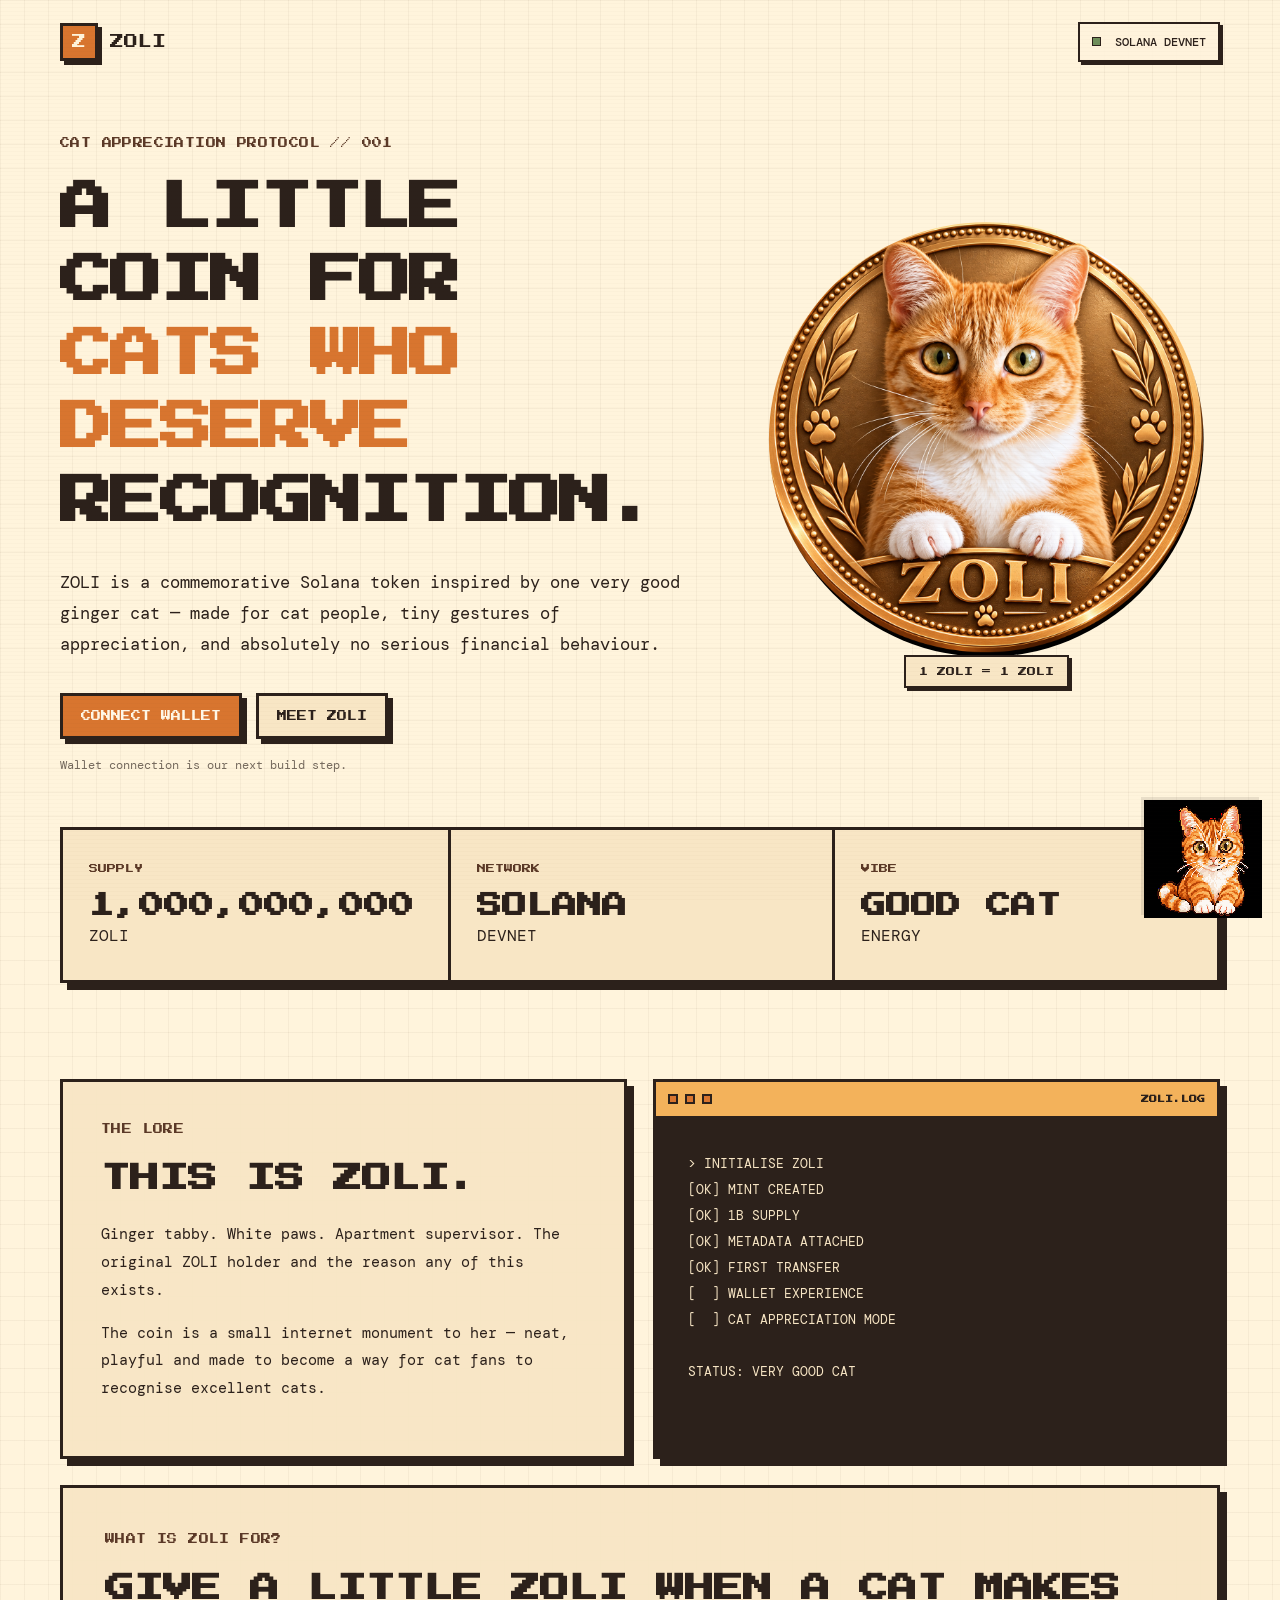
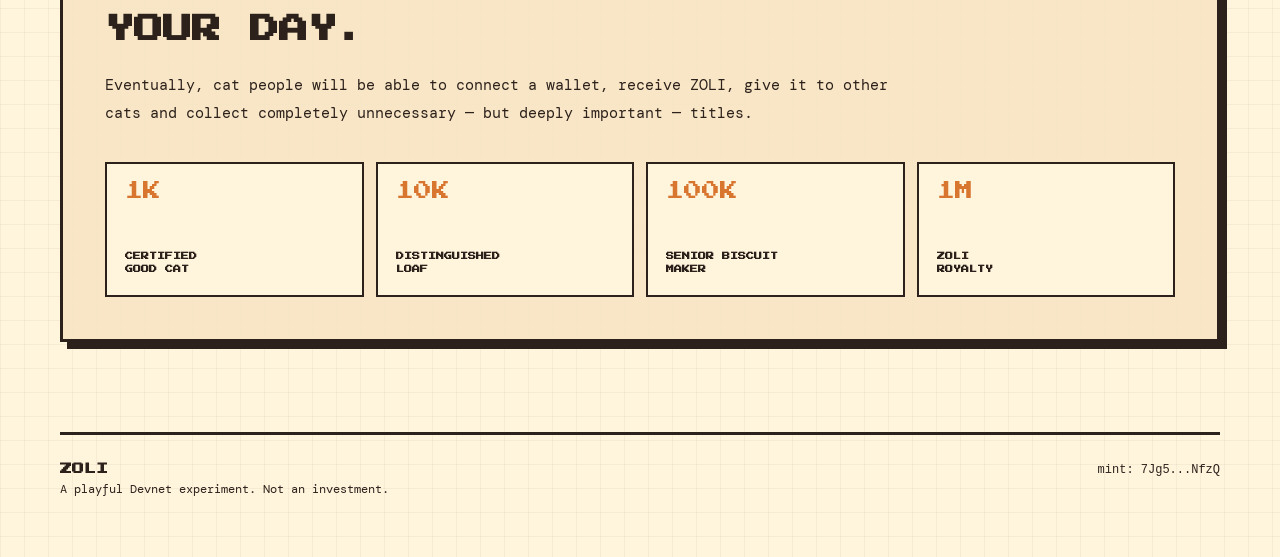
==== index.html @ ca8d5fd3 "Use transparent pixel Zoli PNG" ====
<!doctype html>
<html lang="en">
<head>
  <meta charset="utf-8" />
  <meta name="viewport" content="width=device-width, initial-scale=1" />
  <meta name="theme-color" content="#f3b25b" />
  <meta name="description" content="ZOLI — a little Solana coin for cats who deserve recognition." />
  <title>ZOLI — A coin for good cats</title>
  <link rel="preconnect" href="https://fonts.googleapis.com" />
  <link rel="preconnect" href="https://fonts.gstatic.com" crossorigin />
  <link href="https://fonts.googleapis.com/css2?family=DM+Mono:wght@400;500&family=Press+Start+2P&display=swap" rel="stylesheet" />
  <link rel="stylesheet" href="./styles.css" />
</head>
<body>
  <div class="scanlines" aria-hidden="true"></div>

  <header class="topbar">
    <a class="brand" href="#top" aria-label="ZOLI home">
      <span class="brand-mark">Z</span>
      <span>ZOLI</span>
    </a>
    <div class="network-pill"><span class="status-dot"></span> SOLANA DEVNET</div>
  </header>

  <main id="top">
    <section class="hero">
      <div class="hero-copy">
        <p class="eyebrow">CAT APPRECIATION PROTOCOL // 001</p>
        <h1>A LITTLE COIN FOR<br><span>CATS WHO DESERVE</span><br>RECOGNITION.</h1>
        <p class="intro">
          ZOLI is a commemorative Solana token inspired by one very good ginger cat —
          made for cat people, tiny gestures of appreciation, and absolutely no serious financial behaviour.
        </p>

        <div class="hero-actions">
          <button class="pixel-button primary" type="button" id="wallet-button">CONNECT WALLET</button>
          <a class="pixel-button ghost" href="#story">MEET ZOLI</a>
        </div>

        <p class="build-note" id="wallet-note">Wallet connection is our next build step.</p>
      </div>

      <div class="coin-stage" aria-label="ZOLI commemorative coin artwork">
        <div class="pixel-shadow"></div>
        <img src="./zoli-token.png" alt="ZOLI commemorative coin featuring Zoli the ginger cat" />
        <div class="coin-caption">1 ZOLI = 1 ZOLI</div>
      </div>
    </section>

    <section class="stats" aria-label="ZOLI token facts">
      <article>
        <span class="stat-label">SUPPLY</span>
        <strong>1,000,000,000</strong>
        <span>ZOLI</span>
      </article>
      <article>
        <span class="stat-label">NETWORK</span>
        <strong>SOLANA</strong>
        <span>DEVNET</span>
      </article>
      <article>
        <span class="stat-label">VIBE</span>
        <strong>GOOD CAT</strong>
        <span>ENERGY</span>
      </article>
    </section>

    <section class="section-grid" id="story">
      <article class="panel story-panel">
        <p class="eyebrow">THE LORE</p>
        <h2>THIS IS ZOLI.</h2>
        <p>
          Ginger tabby. White paws. Apartment supervisor. The original ZOLI holder and
          the reason any of this exists.
        </p>
        <p>
          The coin is a small internet monument to her — neat, playful and made to become
          a way for cat fans to recognise excellent cats.
        </p>
      </article>

      <article class="panel terminal-panel">
        <div class="terminal-bar">
          <span></span><span></span><span></span>
          <b>ZOLI.LOG</b>
        </div>
        <pre>&gt; INITIALISE ZOLI
[OK] MINT CREATED
[OK] 1B SUPPLY
[OK] METADATA ATTACHED
[OK] FIRST TRANSFER
[  ] WALLET EXPERIENCE
[  ] CAT APPRECIATION MODE

STATUS: VERY GOOD CAT</pre>
      </article>
    </section>

    <section class="panel use-case">
      <p class="eyebrow">WHAT IS ZOLI FOR?</p>
      <h2>GIVE A LITTLE ZOLI WHEN A CAT MAKES YOUR DAY.</h2>
      <p class="use-copy">
        Eventually, cat people will be able to connect a wallet, receive ZOLI, give it to
        other cats and collect completely unnecessary — but deeply important — titles.
      </p>

      <div class="rank-grid">
        <div><span>1K</span><b>CERTIFIED<br>GOOD CAT</b></div>
        <div><span>10K</span><b>DISTINGUISHED<br>LOAF</b></div>
        <div><span>100K</span><b>SENIOR BISCUIT<br>MAKER</b></div>
        <div><span>1M</span><b>ZOLI<br>ROYALTY</b></div>
      </div>
    </section>

    <footer>
      <div>
        <strong>ZOLI</strong>
        <span>A playful Devnet experiment. Not an investment.</span>
      </div>
      <code>mint: 7Jg5...NfzQ</code>
    </footer>
  </main>

  <button class="corner-zoli" id="corner-zoli" type="button" aria-label="A tiny Zoli is hiding here">
    <span class="speech" id="zoli-speech">...meow?</span>
    <span class="zoli-sprite-wrap" aria-hidden="true">
      <img class="pixel-zoli" src="./zoli-pixel.png" alt="" />
    </span>
  </button>

  <script src="./script.js"></script>
</body>
</html>
---- styles.css ----
:root {
  --ink: #2c211b;
  --brown: #5b3927;
  --orange: #d8752f;
  --gold: #f3b25b;
  --cream: #fff4dc;
  --paper: #f8e6c5;
  --green: #6f8f5b;
  --shadow: #2c211b;
}

* { box-sizing: border-box; }

html { scroll-behavior: smooth; }

body {
  margin: 0;
  min-height: 100vh;
  color: var(--ink);
  background:
    linear-gradient(rgba(91,57,39,.05) 1px, transparent 1px),
    linear-gradient(90deg, rgba(91,57,39,.05) 1px, transparent 1px),
    var(--cream);
  background-size: 24px 24px;
  font-family: "DM Mono", ui-monospace, SFMono-Regular, Menlo, Consolas, monospace;
  overflow-x: hidden;
}

a { color: inherit; text-decoration: none; }

.scanlines {
  pointer-events: none;
  position: fixed;
  inset: 0;
  z-index: 100;
  opacity: .035;
  background: repeating-linear-gradient(
    to bottom,
    transparent 0,
    transparent 3px,
    #2c211b 4px
  );
}

.topbar {
  width: min(1160px, calc(100% - 32px));
  margin: 22px auto 0;
  display: flex;
  align-items: center;
  justify-content: space-between;
}

.brand {
  display: flex;
  align-items: center;
  gap: 12px;
  font-family: "Press Start 2P", monospace;
  font-size: 14px;
}

.brand-mark {
  display: grid;
  place-items: center;
  width: 38px;
  height: 38px;
  background: var(--orange);
  color: var(--cream);
  border: 3px solid var(--ink);
  box-shadow: 4px 4px 0 var(--ink);
}

.network-pill {
  padding: 10px 12px;
  border: 2px solid var(--ink);
  background: rgba(255,244,220,.86);
  font-size: 12px;
  font-weight: 500;
  box-shadow: 3px 3px 0 var(--ink);
}

.status-dot {
  display: inline-block;
  width: 9px;
  height: 9px;
  margin-right: 7px;
  background: var(--green);
  border: 1px solid var(--ink);
}

main {
  width: min(1160px, calc(100% - 32px));
  margin: 0 auto;
}

.hero {
  min-height: 690px;
  display: grid;
  grid-template-columns: 1.15fr .85fr;
  gap: 60px;
  align-items: center;
  padding: 72px 0 54px;
}

.eyebrow {
  margin: 0 0 20px;
  color: var(--brown);
  font-family: "Press Start 2P", monospace;
  font-size: 10px;
  line-height: 1.8;
  letter-spacing: .04em;
}

h1, h2 {
  font-family: "Press Start 2P", monospace;
  line-height: 1.4;
}

h1 {
  margin: 0;
  max-width: 760px;
  font-size: clamp(29px, 4.1vw, 58px);
  letter-spacing: -.04em;
}

h1 span { color: var(--orange); }

h2 {
  margin: 0 0 22px;
  font-size: clamp(19px, 2.3vw, 31px);
}

.intro {
  max-width: 680px;
  margin: 28px 0 0;
  font-size: 17px;
  line-height: 1.8;
}

.hero-actions {
  display: flex;
  flex-wrap: wrap;
  gap: 14px;
  margin-top: 34px;
}

.pixel-button {
  appearance: none;
  border: 3px solid var(--ink);
  padding: 15px 18px;
  font-family: "Press Start 2P", monospace;
  font-size: 10px;
  cursor: pointer;
  box-shadow: 5px 5px 0 var(--ink);
  transition: transform .08s ease, box-shadow .08s ease;
}

.pixel-button:hover {
  transform: translate(2px, 2px);
  box-shadow: 3px 3px 0 var(--ink);
}

.pixel-button:active {
  transform: translate(5px, 5px);
  box-shadow: none;
}

.primary { background: var(--orange); color: #fff8e8; }
.ghost { background: var(--paper); }

.build-note {
  margin: 18px 0 0;
  font-size: 12px;
  opacity: .65;
}

.coin-stage {
  position: relative;
  justify-self: center;
  width: min(440px, 100%);
  text-align: center;
}

.coin-stage img {
  position: relative;
  z-index: 2;
  display: block;
  width: 100%;
  aspect-ratio: 1;
  object-fit: cover;
  clip-path: circle(49.4% at 50% 50%);
  filter: drop-shadow(7px 9px 0 rgba(44,33,27,.14));
}

.pixel-shadow {
  display: none;
}

.coin-caption {
  position: relative;
  z-index: 3;
  display: inline-block;
  margin-top: -18px;
  padding: 10px 13px;
  background: var(--paper);
  border: 2px solid var(--ink);
  font-family: "Press Start 2P", monospace;
  font-size: 9px;
  box-shadow: 3px 3px 0 var(--ink);
}

.stats {
  display: grid;
  grid-template-columns: repeat(3, 1fr);
  border: 3px solid var(--ink);
  box-shadow: 7px 7px 0 var(--ink);
  background: var(--paper);
}

.stats article {
  min-height: 150px;
  padding: 26px;
  display: flex;
  flex-direction: column;
  justify-content: center;
}

.stats article + article { border-left: 3px solid var(--ink); }

.stat-label {
  margin-bottom: 14px;
  font-family: "Press Start 2P", monospace;
  font-size: 9px;
  color: var(--brown);
}

.stats strong {
  font-family: "Press Start 2P", monospace;
  font-size: clamp(15px, 2vw, 25px);
  line-height: 1.5;
}

.section-grid {
  display: grid;
  grid-template-columns: 1fr 1fr;
  gap: 26px;
  margin: 96px 0 26px;
}

.panel {
  border: 3px solid var(--ink);
  background: rgba(248,230,197,.94);
  box-shadow: 7px 7px 0 var(--ink);
}

.story-panel { padding: 38px; }

.story-panel p:not(.eyebrow),
.use-copy {
  font-size: 15px;
  line-height: 1.85;
}

.terminal-panel {
  overflow: hidden;
  background: var(--ink);
  color: #f8e6c5;
}

.terminal-bar {
  display: flex;
  align-items: center;
  gap: 7px;
  padding: 12px;
  color: var(--ink);
  background: var(--gold);
  border-bottom: 3px solid var(--ink);
}

.terminal-bar span {
  width: 10px;
  height: 10px;
  border: 2px solid var(--ink);
  background: var(--orange);
}

.terminal-bar b {
  margin-left: auto;
  font-family: "Press Start 2P", monospace;
  font-size: 8px;
}

.terminal-panel pre {
  margin: 0;
  padding: 32px;
  font: 13px/2 "DM Mono", monospace;
  white-space: pre-wrap;
}

.use-case {
  margin: 26px 0 90px;
  padding: 42px;
}

.use-copy { max-width: 800px; }

.rank-grid {
  display: grid;
  grid-template-columns: repeat(4, 1fr);
  gap: 12px;
  margin-top: 34px;
}

.rank-grid div {
  min-height: 135px;
  padding: 18px;
  display: flex;
  flex-direction: column;
  justify-content: space-between;
  border: 2px solid var(--ink);
  background: var(--cream);
}

.rank-grid span {
  color: var(--orange);
  font-family: "Press Start 2P", monospace;
  font-size: 18px;
}

.rank-grid b {
  font-family: "Press Start 2P", monospace;
  font-size: 8px;
  line-height: 1.7;
}

footer {
  display: flex;
  justify-content: space-between;
  gap: 24px;
  padding: 28px 0 60px;
  border-top: 3px solid var(--ink);
  font-size: 12px;
}

footer div {
  display: flex;
  flex-direction: column;
  gap: 6px;
}

footer strong { font-family: "Press Start 2P", monospace; }

.corner-zoli {
  position: fixed;
  right: 18px;
  bottom: 0;
  z-index: 50;
  border: 0;
  background: transparent;
  color: var(--ink);
  cursor: pointer;
  padding: 0;
  transform: translateY(18px);
  transition: transform .18s ease;
}

.corner-zoli:hover,
.corner-zoli:focus-visible {
  transform: translateY(4px);
  outline: none;
}

.zoli-sprite-wrap {
  position: relative;
  display: block;
  width: 118px;
  height: 118px;
}

.pixel-zoli {
  display: block;
  width: 118px;
  height: 118px;
  object-fit: contain;
  image-rendering: pixelated;
  filter: drop-shadow(-3px -3px 0 rgba(44,33,27,.10));
  user-select: none;
  pointer-events: none;
}

.zoli-eyelid {
  position: absolute;
  top: 42px;
  width: 23px;
  height: 0;
  overflow: hidden;
  background: #d8752f;
  border-bottom: 0 solid #5b3927;
  image-rendering: pixelated;
  animation: zoli-slow-blink 8.5s infinite;
  transform-origin: top;
}

.zoli-eyelid-left { left: 38px; }
.zoli-eyelid-right { left: 66px; }

@keyframes zoli-slow-blink {
  0%, 78% {
    height: 0;
    border-bottom-width: 0;
  }
  83% {
    height: 5px;
    border-bottom-width: 1px;
  }
  88%, 91% {
    height: 14px;
    border-bottom-width: 2px;
  }
  96% {
    height: 5px;
    border-bottom-width: 1px;
  }
  100% {
    height: 0;
    border-bottom-width: 0;
  }
}

.speech {
  position: absolute;
  right: 94px;
  bottom: 76px;
  width: max-content;
  max-width: 240px;
  padding: 9px 11px;
  border: 2px solid var(--ink);
  background: var(--cream);
  box-shadow: 3px 3px 0 var(--ink);
  font-family: "Press Start 2P", monospace;
  font-size: 7px;
  line-height: 1.5;
  opacity: 0;
  transform: translateY(5px);
  transition: opacity .15s ease, transform .15s ease;
}

.corner-zoli:hover .speech,
.corner-zoli:focus-visible .speech,
.corner-zoli.talking .speech {
  opacity: 1;
  transform: translateY(0);
}

@media (max-width: 850px) {
  .hero {
    grid-template-columns: 1fr;
    gap: 52px;
    padding-top: 58px;
  }

  .coin-stage { width: min(390px, 88vw); }
  .stats { grid-template-columns: 1fr; }
  .stats article + article { border-left: 0; border-top: 3px solid var(--ink); }
  .section-grid { grid-template-columns: 1fr; margin-top: 72px; }
  .rank-grid { grid-template-columns: repeat(2, 1fr); }
}

@media (max-width: 540px) {
  .topbar { margin-top: 14px; }
  .network-pill { font-size: 9px; padding: 9px; }
  .brand { font-size: 11px; }
  .hero { min-height: auto; }
  .intro { font-size: 15px; }
  .pixel-button { width: 100%; text-align: center; }
  .rank-grid { grid-template-columns: 1fr; }
  .use-case, .story-panel { padding: 28px 22px; }
  footer { flex-direction: column; padding-bottom: 90px; }
}
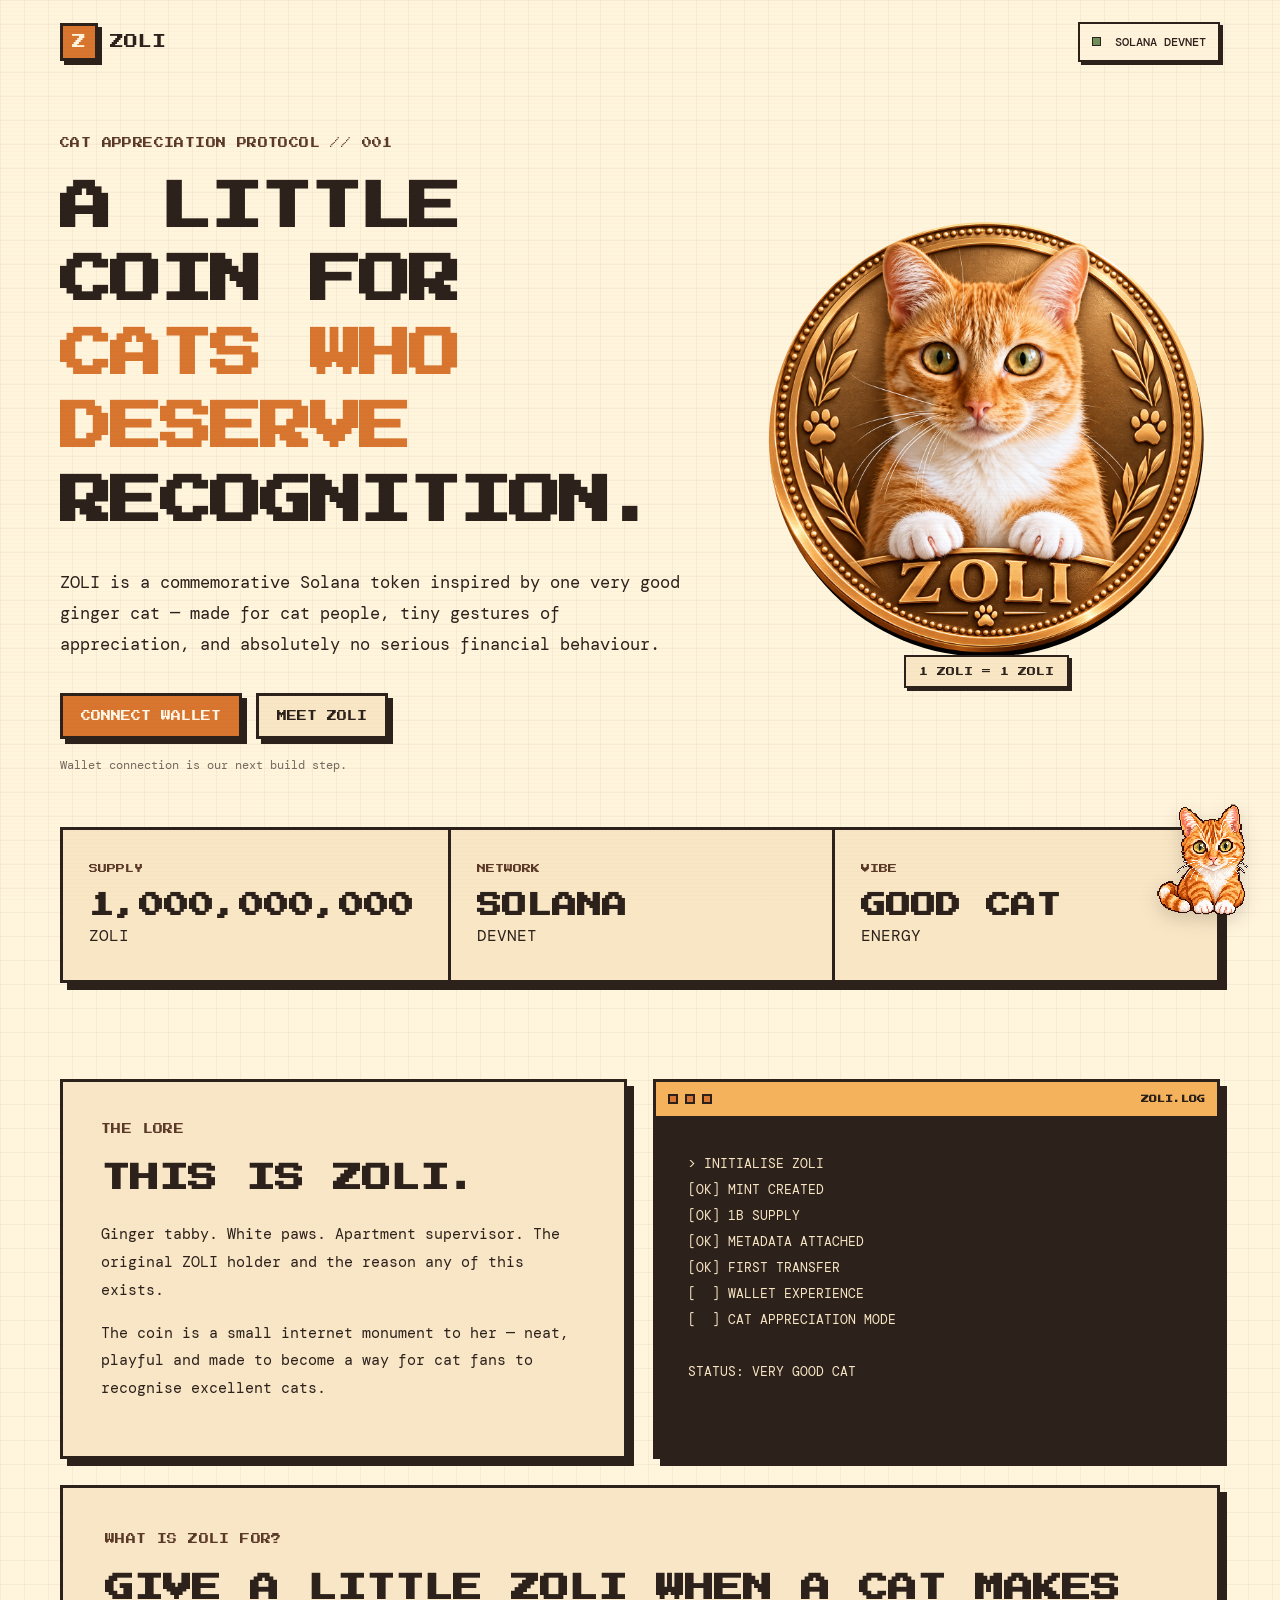
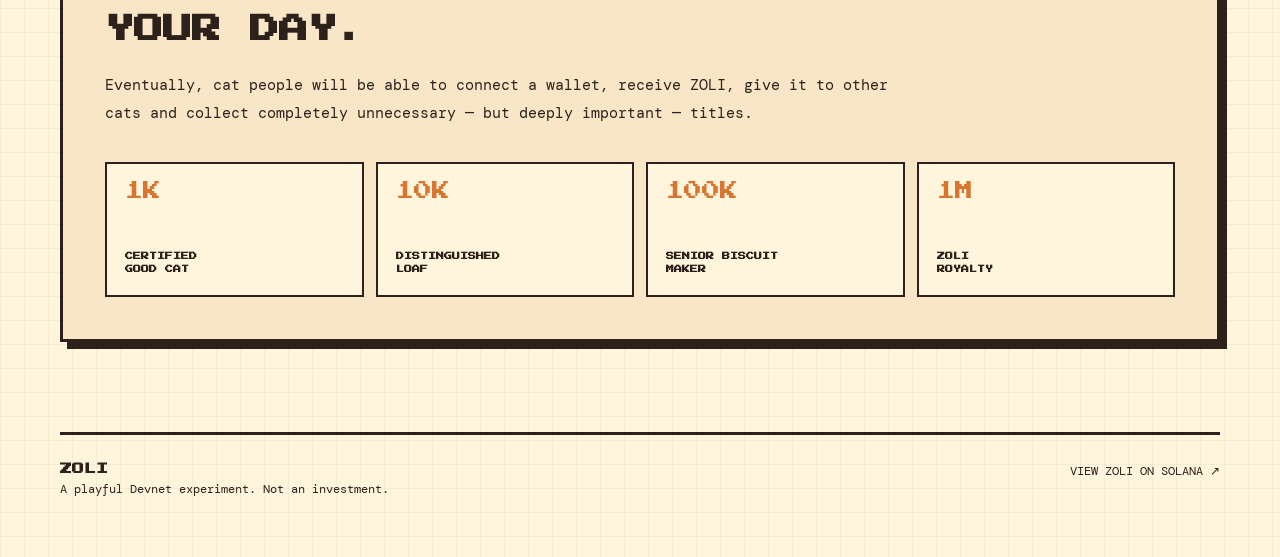
==== commit f5c26879: "Replace raw mint footer with Solana Explorer link" ====
--- a/index.html
+++ b/index.html
@@ -117,7 +117,12 @@
         <strong>ZOLI</strong>
         <span>A playful Devnet experiment. Not an investment.</span>
       </div>
-      <code>mint: 7Jg5...NfzQ</code>
+      <a
+        class="footer-explorer-link"
+        href="https://explorer.solana.com/address/7Jg5G78983maURLsyD7sDr226Rdmwv24wBKH2nGZNfzQ?cluster=devnet"
+        target="_blank"
+        rel="noopener noreferrer"
+      >VIEW ZOLI ON SOLANA ↗</a>
     </footer>
   </main>
 
--- a/styles.css
+++ b/styles.css
@@ -374,6 +374,7 @@
   display: block;
   width: 118px;
   height: 118px;
+  background: transparent;
 }
 
 .pixel-zoli {
@@ -382,48 +383,10 @@
   height: 118px;
   object-fit: contain;
   image-rendering: pixelated;
-  filter: drop-shadow(-3px -3px 0 rgba(44,33,27,.10));
+  background: transparent;
+  filter: drop-shadow(0 6px 9px rgba(44,33,27,.18));
   user-select: none;
   pointer-events: none;
-}
-
-.zoli-eyelid {
-  position: absolute;
-  top: 42px;
-  width: 23px;
-  height: 0;
-  overflow: hidden;
-  background: #d8752f;
-  border-bottom: 0 solid #5b3927;
-  image-rendering: pixelated;
-  animation: zoli-slow-blink 8.5s infinite;
-  transform-origin: top;
-}
-
-.zoli-eyelid-left { left: 38px; }
-.zoli-eyelid-right { left: 66px; }
-
-@keyframes zoli-slow-blink {
-  0%, 78% {
-    height: 0;
-    border-bottom-width: 0;
-  }
-  83% {
-    height: 5px;
-    border-bottom-width: 1px;
-  }
-  88%, 91% {
-    height: 14px;
-    border-bottom-width: 2px;
-  }
-  96% {
-    height: 5px;
-    border-bottom-width: 1px;
-  }
-  100% {
-    height: 0;
-    border-bottom-width: 0;
-  }
 }
 
 .speech {
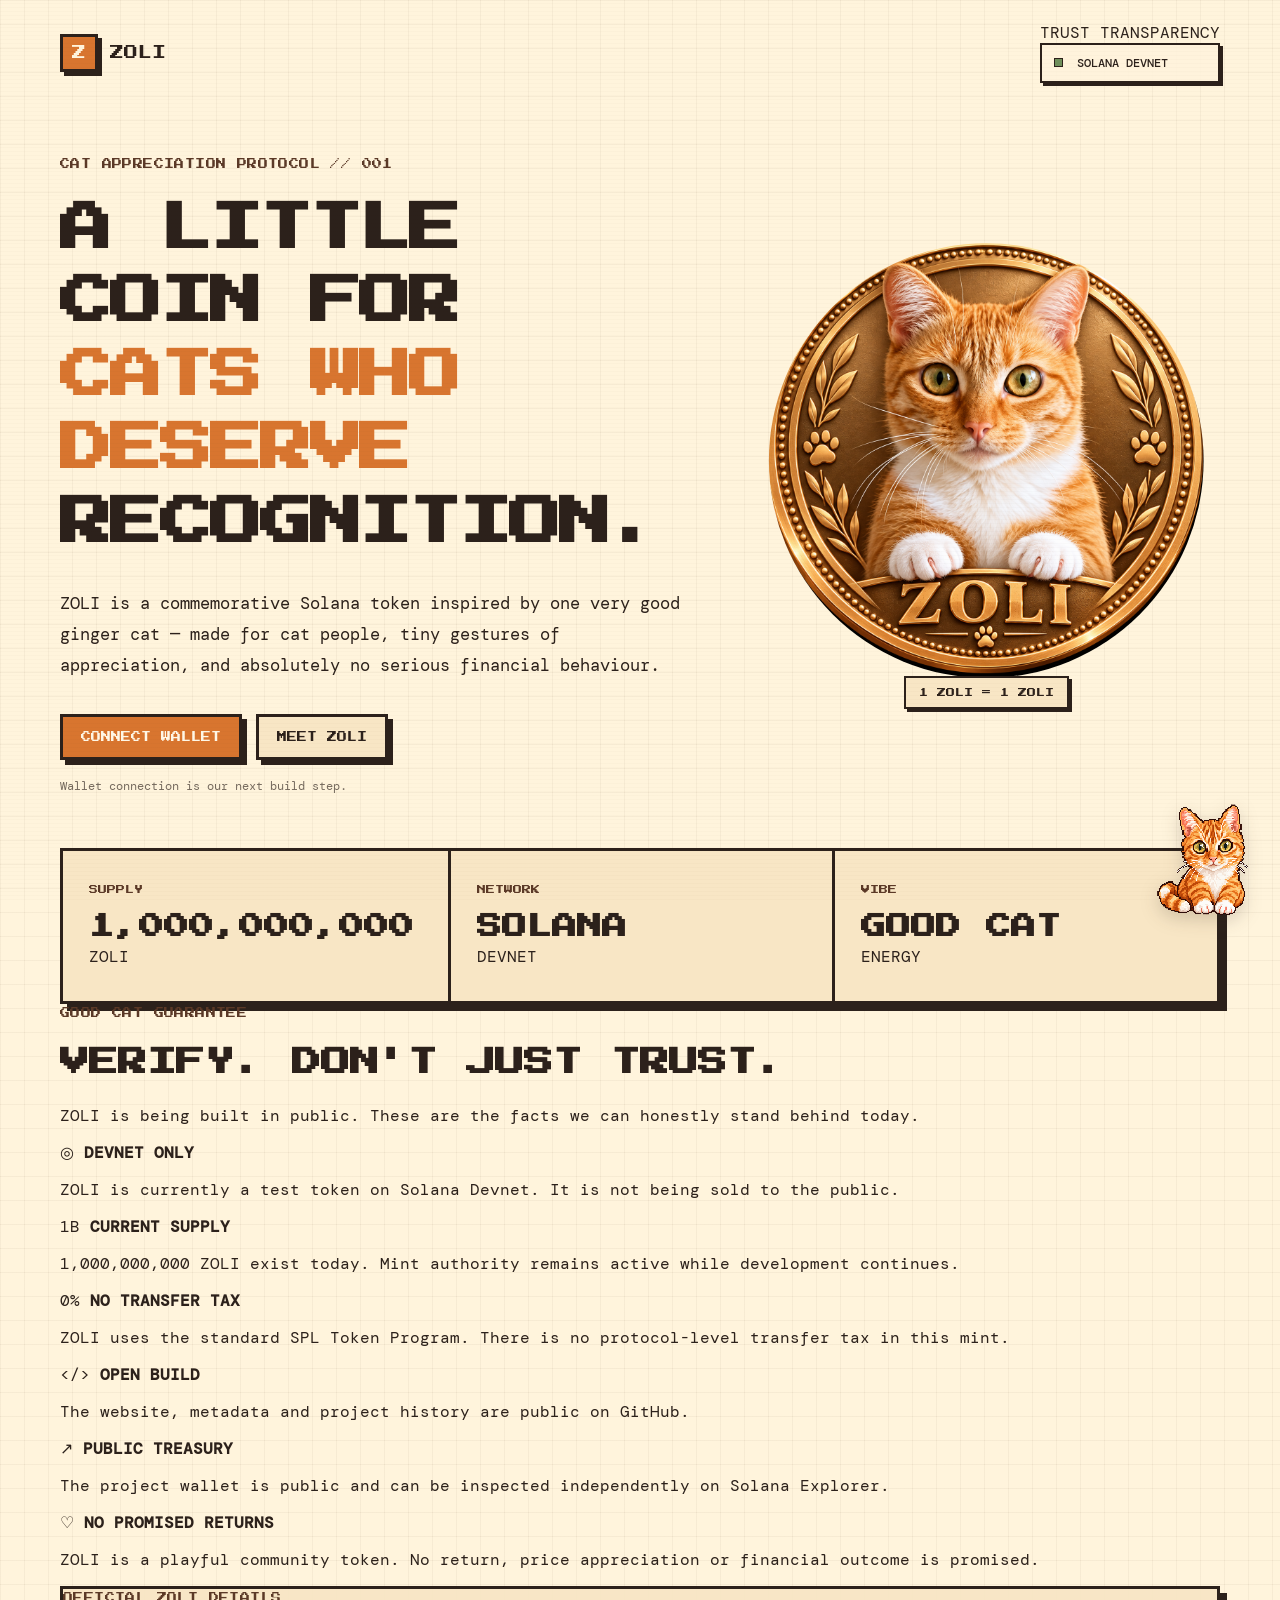
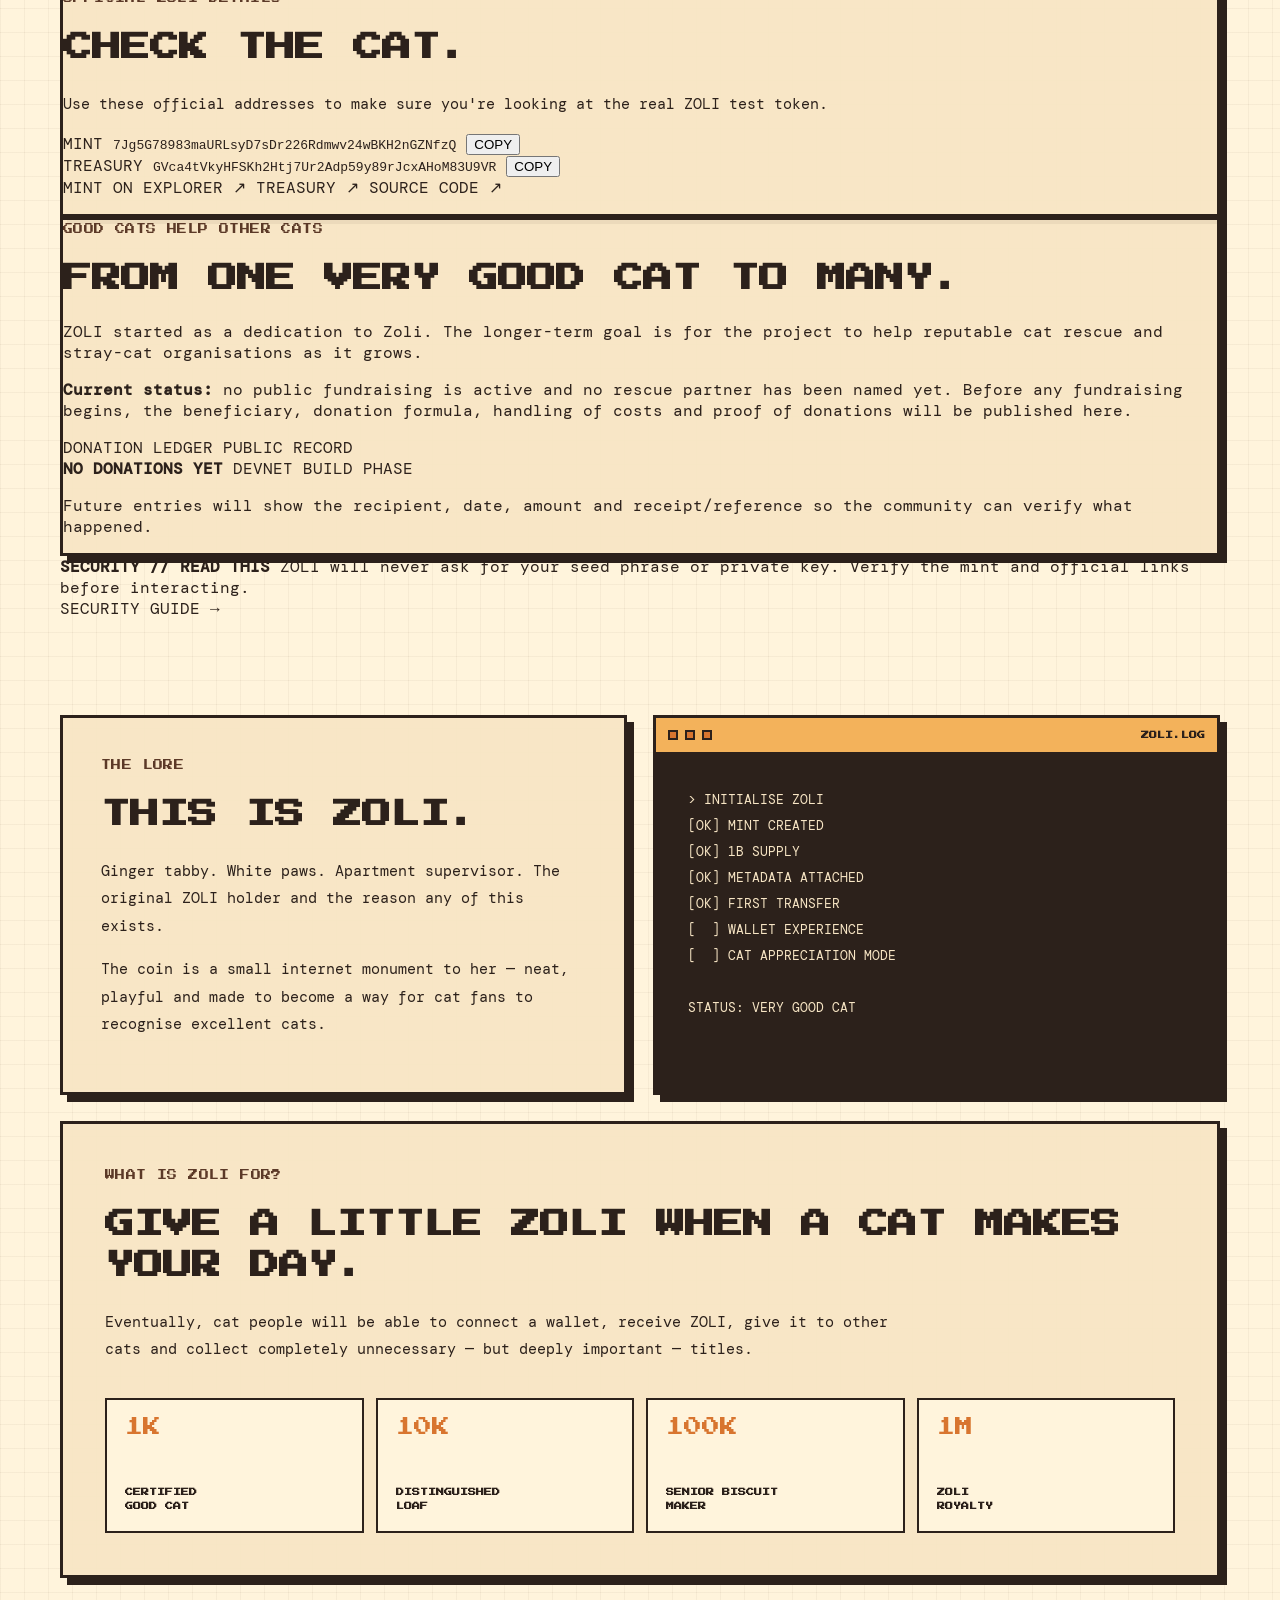
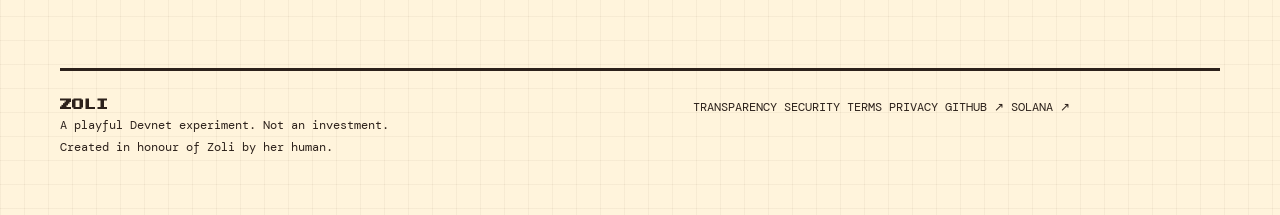
==== commit b27d9201: "Add ZOLI trust and goodwill layers" ====
--- a/index.html
+++ b/index.html
@@ -19,7 +19,11 @@
       <span class="brand-mark">Z</span>
       <span>ZOLI</span>
     </a>
-    <div class="network-pill"><span class="status-dot"></span> SOLANA DEVNET</div>
+    <div class="top-actions">
+      <a class="top-link" href="#trust">TRUST</a>
+      <a class="top-link" href="./transparency.html">TRANSPARENCY</a>
+      <div class="network-pill"><span class="status-dot"></span> SOLANA DEVNET</div>
+    </div>
   </header>
 
   <main id="top">
@@ -63,6 +67,103 @@
         <strong>GOOD CAT</strong>
         <span>ENERGY</span>
       </article>
+    </section>
+
+    <section class="trust-section" id="trust">
+      <div class="section-heading">
+        <p class="eyebrow">GOOD CAT GUARANTEE</p>
+        <h2>VERIFY. DON'T JUST TRUST.</h2>
+        <p>ZOLI is being built in public. These are the facts we can honestly stand behind today.</p>
+      </div>
+
+      <div class="trust-grid">
+        <article class="trust-card">
+          <span class="trust-icon">◎</span>
+          <b>DEVNET ONLY</b>
+          <p>ZOLI is currently a test token on Solana Devnet. It is not being sold to the public.</p>
+        </article>
+        <article class="trust-card">
+          <span class="trust-icon">1B</span>
+          <b>CURRENT SUPPLY</b>
+          <p>1,000,000,000 ZOLI exist today. Mint authority remains active while development continues.</p>
+        </article>
+        <article class="trust-card">
+          <span class="trust-icon">0%</span>
+          <b>NO TRANSFER TAX</b>
+          <p>ZOLI uses the standard SPL Token Program. There is no protocol-level transfer tax in this mint.</p>
+        </article>
+        <article class="trust-card">
+          <span class="trust-icon">&lt;/&gt;</span>
+          <b>OPEN BUILD</b>
+          <p>The website, metadata and project history are public on GitHub.</p>
+        </article>
+        <article class="trust-card">
+          <span class="trust-icon">↗</span>
+          <b>PUBLIC TREASURY</b>
+          <p>The project wallet is public and can be inspected independently on Solana Explorer.</p>
+        </article>
+        <article class="trust-card">
+          <span class="trust-icon">♡</span>
+          <b>NO PROMISED RETURNS</b>
+          <p>ZOLI is a playful community token. No return, price appreciation or financial outcome is promised.</p>
+        </article>
+      </div>
+    </section>
+
+    <section class="panel verify-panel">
+      <div>
+        <p class="eyebrow">OFFICIAL ZOLI DETAILS</p>
+        <h2>CHECK THE CAT.</h2>
+        <p class="use-copy">Use these official addresses to make sure you're looking at the real ZOLI test token.</p>
+      </div>
+
+      <div class="verify-list">
+        <div class="verify-row">
+          <span>MINT</span>
+          <code id="mint-address">7Jg5G78983maURLsyD7sDr226Rdmwv24wBKH2nGZNfzQ</code>
+          <button class="mini-button copy-button" data-copy-target="mint-address" type="button">COPY</button>
+        </div>
+        <div class="verify-row">
+          <span>TREASURY</span>
+          <code id="treasury-address">GVca4tVkyHFSKh2Htj7Ur2Adp59y89rJcxAHoM83U9VR</code>
+          <button class="mini-button copy-button" data-copy-target="treasury-address" type="button">COPY</button>
+        </div>
+        <div class="verify-actions">
+          <a class="mini-button" href="https://explorer.solana.com/address/7Jg5G78983maURLsyD7sDr226Rdmwv24wBKH2nGZNfzQ?cluster=devnet" target="_blank" rel="noopener noreferrer">MINT ON EXPLORER ↗</a>
+          <a class="mini-button" href="https://explorer.solana.com/address/GVca4tVkyHFSKh2Htj7Ur2Adp59y89rJcxAHoM83U9VR?cluster=devnet" target="_blank" rel="noopener noreferrer">TREASURY ↗</a>
+          <a class="mini-button" href="https://github.com/OhNickles/zoli-token" target="_blank" rel="noopener noreferrer">SOURCE CODE ↗</a>
+        </div>
+        <p class="copy-status" id="copy-status" aria-live="polite"></p>
+      </div>
+    </section>
+
+    <section class="panel goodwill-panel" id="goodwill">
+      <div class="goodwill-copy">
+        <p class="eyebrow">GOOD CATS HELP OTHER CATS</p>
+        <h2>FROM ONE VERY GOOD CAT TO MANY.</h2>
+        <p>ZOLI started as a dedication to Zoli. The longer-term goal is for the project to help reputable cat rescue and stray-cat organisations as it grows.</p>
+        <p><strong>Current status:</strong> no public fundraising is active and no rescue partner has been named yet. Before any fundraising begins, the beneficiary, donation formula, handling of costs and proof of donations will be published here.</p>
+      </div>
+
+      <div class="donation-ledger">
+        <div class="ledger-head">
+          <span>DONATION LEDGER</span>
+          <span>PUBLIC RECORD</span>
+        </div>
+        <div class="ledger-empty">
+          <strong>NO DONATIONS YET</strong>
+          <span>DEVNET BUILD PHASE</span>
+        </div>
+        <p>Future entries will show the recipient, date, amount and receipt/reference so the community can verify what happened.</p>
+      </div>
+    </section>
+
+    <section class="security-strip">
+      <div>
+        <b>SECURITY // READ THIS</b>
+        <span>ZOLI will never ask for your seed phrase or private key. Verify the mint and official links before interacting.</span>
+      </div>
+      <a href="./security.html">SECURITY GUIDE →</a>
     </section>
 
     <section class="section-grid" id="story">
@@ -116,13 +217,16 @@
       <div>
         <strong>ZOLI</strong>
         <span>A playful Devnet experiment. Not an investment.</span>
-      </div>
-      <a
-        class="footer-explorer-link"
-        href="https://explorer.solana.com/address/7Jg5G78983maURLsyD7sDr226Rdmwv24wBKH2nGZNfzQ?cluster=devnet"
-        target="_blank"
-        rel="noopener noreferrer"
-      >VIEW ZOLI ON SOLANA ↗</a>
+        <span>Created in honour of Zoli by her human.</span>
+      </div>
+      <nav class="footer-links" aria-label="Project information">
+        <a href="./transparency.html">TRANSPARENCY</a>
+        <a href="./security.html">SECURITY</a>
+        <a href="./terms.html">TERMS</a>
+        <a href="./privacy.html">PRIVACY</a>
+        <a href="https://github.com/OhNickles/zoli-token" target="_blank" rel="noopener noreferrer">GITHUB ↗</a>
+        <a href="https://explorer.solana.com/address/7Jg5G78983maURLsyD7sDr226Rdmwv24wBKH2nGZNfzQ?cluster=devnet" target="_blank" rel="noopener noreferrer">SOLANA ↗</a>
+      </nav>
     </footer>
   </main>
 
--- a/styles.css
+++ b/styles.css
@@ -335,8 +335,9 @@
 footer {
   display: flex;
   justify-content: space-between;
+  align-items: flex-start;
   gap: 24px;
-  padding: 28px 0 60px;
+  padding: 28px 150px 60px 0;
   border-top: 3px solid var(--ink);
   font-size: 12px;
 }
@@ -437,5 +438,30 @@
   .pixel-button { width: 100%; text-align: center; }
   .rank-grid { grid-template-columns: 1fr; }
   .use-case, .story-panel { padding: 28px 22px; }
-  footer { flex-direction: column; padding-bottom: 90px; }
-}
+  footer {
+    flex-direction: column;
+    padding: 28px 0 130px;
+  }
+
+  .footer-explorer-link {
+    white-space: normal;
+  }
+}
+
+
+.footer-explorer-link {
+  display: inline-block;
+  padding: 9px 11px;
+  border: 2px solid var(--ink);
+  background: var(--paper);
+  box-shadow: 3px 3px 0 var(--ink);
+  font-family: "Press Start 2P", monospace;
+  font-size: 8px;
+  line-height: 1.5;
+  white-space: nowrap;
+}
+
+.footer-explorer-link:hover {
+  transform: translate(1px, 1px);
+  box-shadow: 2px 2px 0 var(--ink);
+}
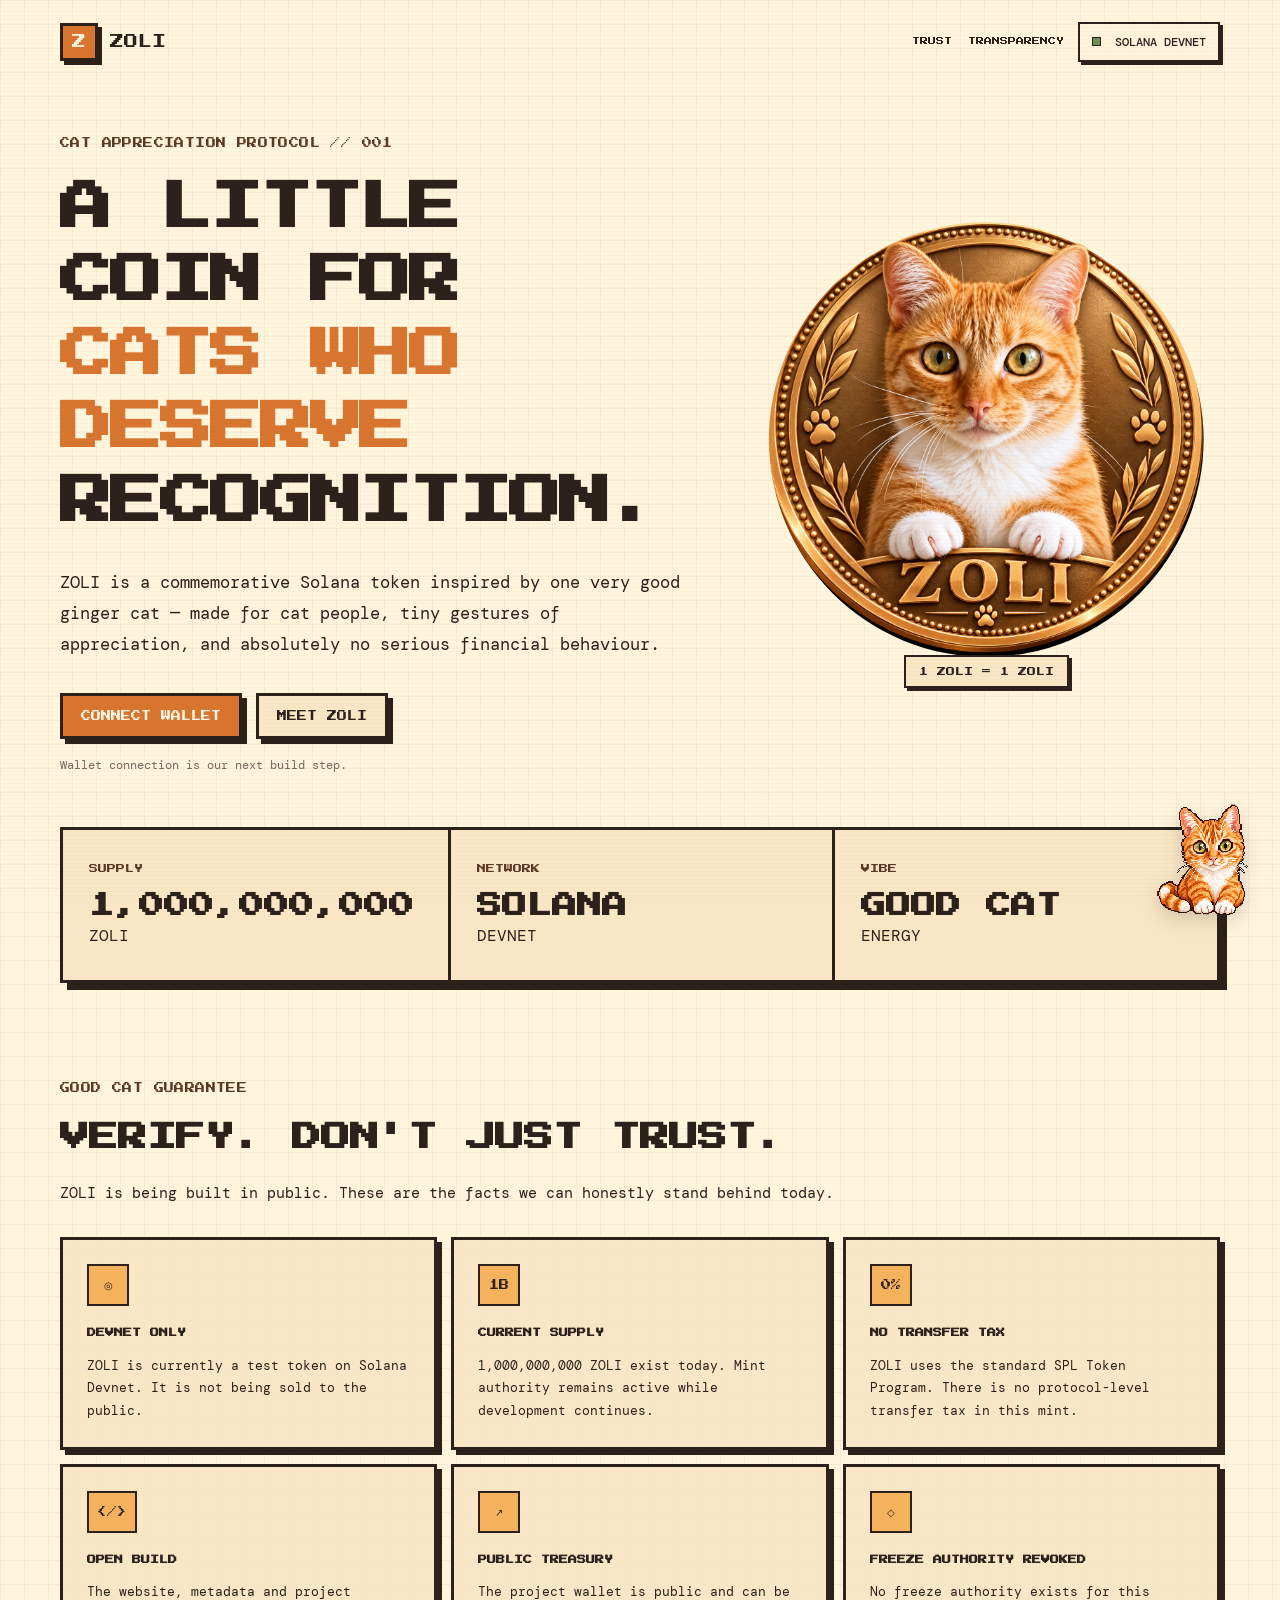
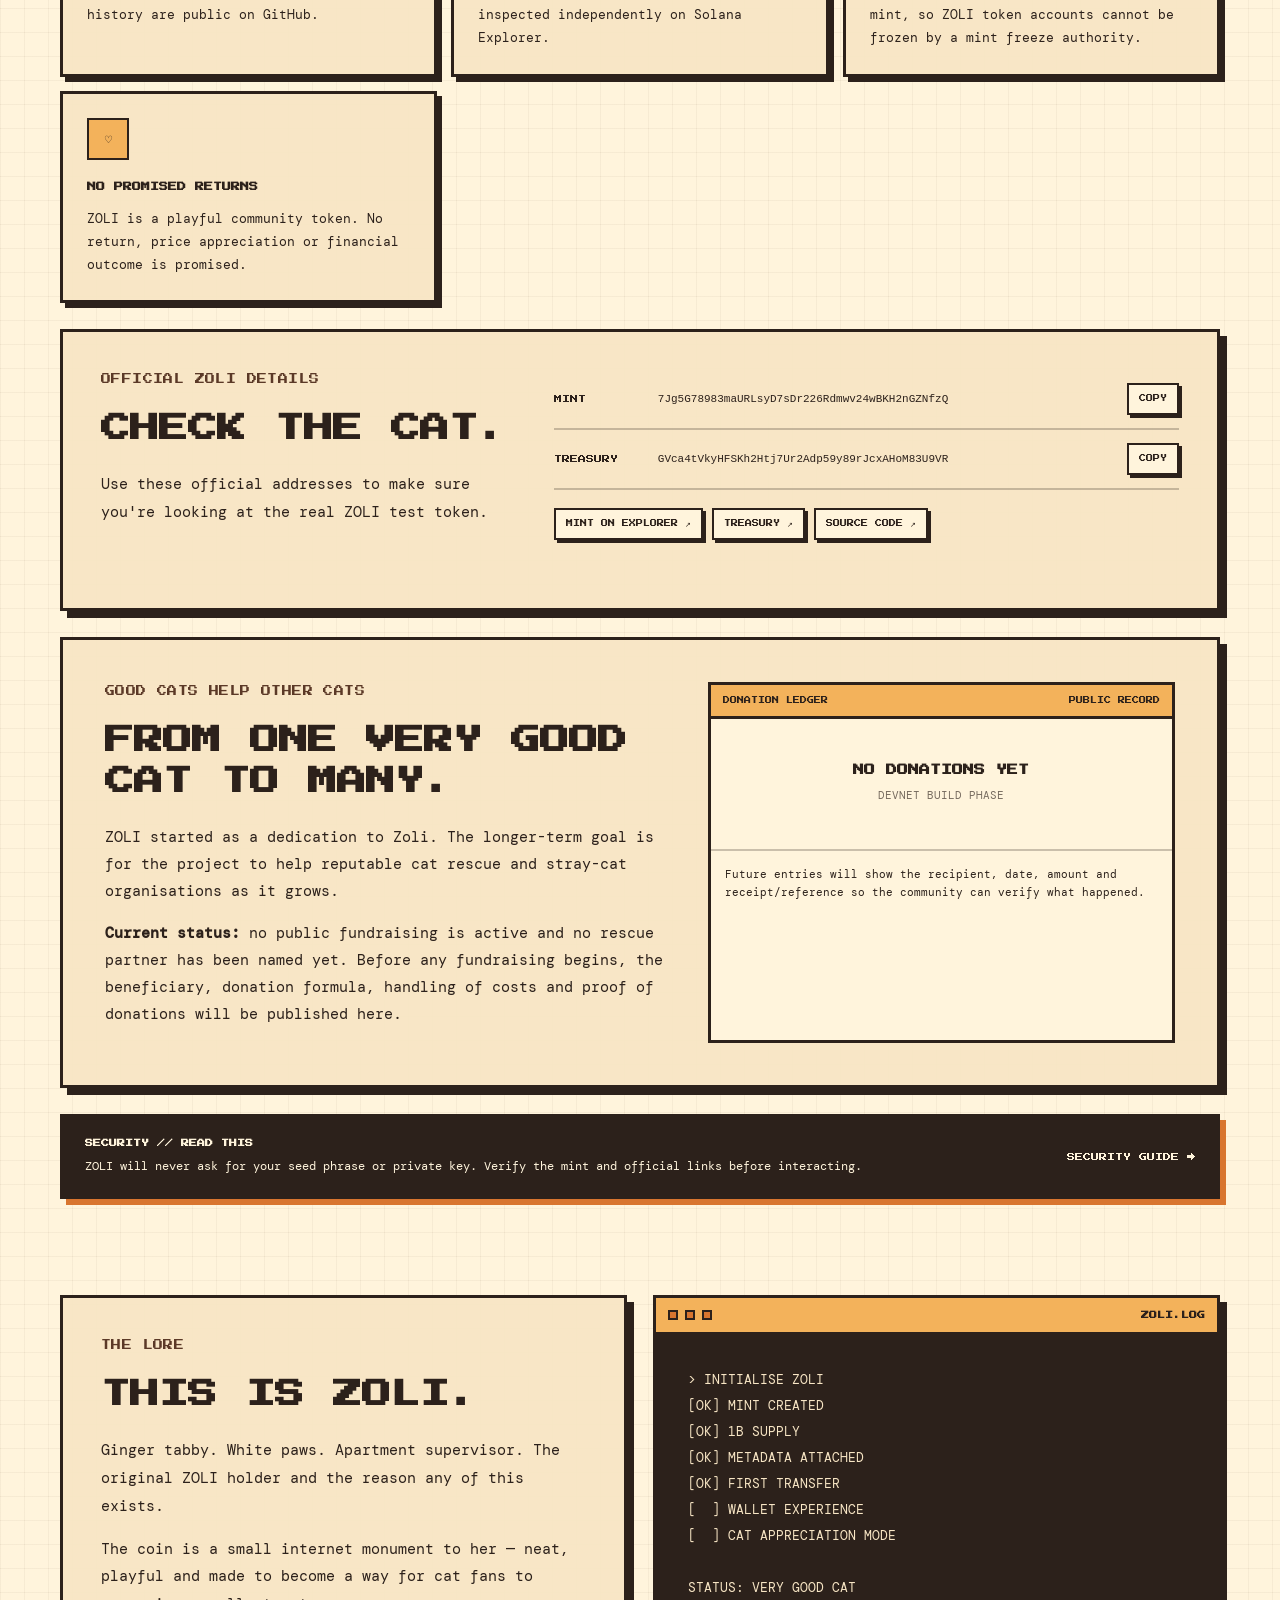
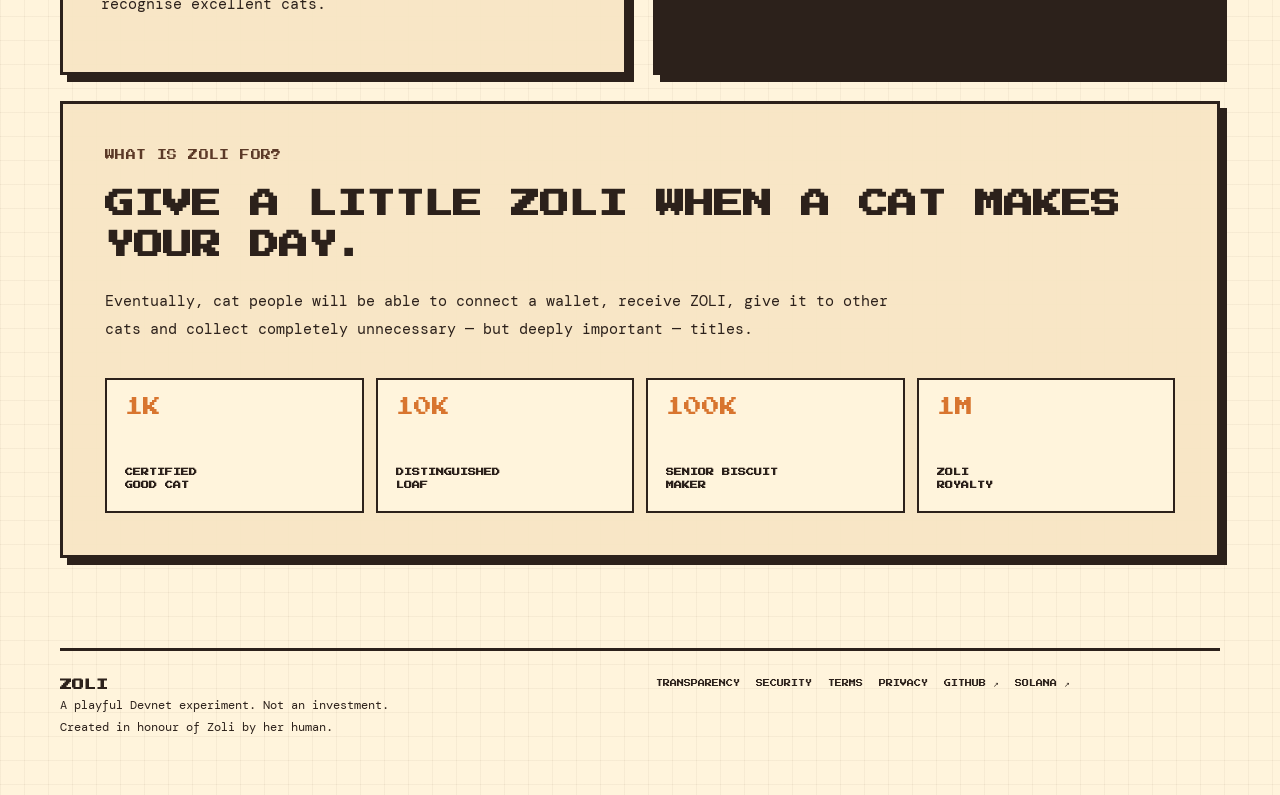
==== commit 03b7d5d4: "Document revoked ZOLI freeze authority" ====
--- a/index.html
+++ b/index.html
@@ -103,6 +103,11 @@
           <p>The project wallet is public and can be inspected independently on Solana Explorer.</p>
         </article>
         <article class="trust-card">
+          <span class="trust-icon">◇</span>
+          <b>FREEZE AUTHORITY REVOKED</b>
+          <p>No freeze authority exists for this mint, so ZOLI token accounts cannot be frozen by a mint freeze authority.</p>
+        </article>
+        <article class="trust-card">
           <span class="trust-icon">♡</span>
           <b>NO PROMISED RETURNS</b>
           <p>ZOLI is a playful community token. No return, price appreciation or financial outcome is promised.</p>
--- a/styles.css
+++ b/styles.css
@@ -465,3 +465,338 @@
   transform: translate(1px, 1px);
   box-shadow: 2px 2px 0 var(--ink);
 }
+
+
+/* Trust & transparency layer */
+.top-actions {
+  display: flex;
+  align-items: center;
+  gap: 12px;
+}
+
+.top-link {
+  font-family: "Press Start 2P", monospace;
+  font-size: 8px;
+  border-bottom: 2px solid transparent;
+  padding: 8px 2px;
+}
+
+.top-link:hover { border-bottom-color: var(--orange); }
+
+.trust-section {
+  margin: 96px 0 26px;
+}
+
+.section-heading {
+  max-width: 850px;
+  margin-bottom: 30px;
+}
+
+.section-heading > p:last-child {
+  font-size: 15px;
+  line-height: 1.8;
+}
+
+.trust-grid {
+  display: grid;
+  grid-template-columns: repeat(3, 1fr);
+  gap: 14px;
+}
+
+.trust-card {
+  min-height: 205px;
+  padding: 24px;
+  border: 3px solid var(--ink);
+  background: rgba(248,230,197,.94);
+  box-shadow: 5px 5px 0 var(--ink);
+}
+
+.trust-icon {
+  display: inline-grid;
+  place-items: center;
+  min-width: 42px;
+  height: 42px;
+  margin-bottom: 20px;
+  padding: 0 8px;
+  border: 2px solid var(--ink);
+  background: var(--gold);
+  font-family: "Press Start 2P", monospace;
+  font-size: 10px;
+}
+
+.trust-card b {
+  display: block;
+  font-family: "Press Start 2P", monospace;
+  font-size: 9px;
+  line-height: 1.6;
+}
+
+.trust-card p {
+  margin: 14px 0 0;
+  font-size: 13px;
+  line-height: 1.75;
+}
+
+.verify-panel {
+  display: grid;
+  grid-template-columns: .8fr 1.2fr;
+  gap: 36px;
+  margin: 26px 0;
+  padding: 38px;
+}
+
+.verify-list { min-width: 0; }
+
+.verify-row {
+  display: grid;
+  grid-template-columns: 92px minmax(0, 1fr) auto;
+  gap: 12px;
+  align-items: center;
+  padding: 13px 0;
+  border-bottom: 2px solid rgba(44,33,27,.25);
+}
+
+.verify-row > span {
+  font-family: "Press Start 2P", monospace;
+  font-size: 8px;
+}
+
+.verify-row code {
+  overflow: hidden;
+  text-overflow: ellipsis;
+  white-space: nowrap;
+  font-size: 11px;
+}
+
+.verify-actions {
+  display: flex;
+  flex-wrap: wrap;
+  gap: 9px;
+  margin-top: 18px;
+}
+
+.mini-button {
+  appearance: none;
+  display: inline-block;
+  padding: 9px 10px;
+  border: 2px solid var(--ink);
+  background: var(--cream);
+  color: var(--ink);
+  box-shadow: 3px 3px 0 var(--ink);
+  font-family: "Press Start 2P", monospace;
+  font-size: 7px;
+  line-height: 1.4;
+  cursor: pointer;
+}
+
+.mini-button:hover {
+  transform: translate(1px, 1px);
+  box-shadow: 2px 2px 0 var(--ink);
+}
+
+.copy-status {
+  min-height: 18px;
+  margin: 12px 0 0;
+  font-size: 11px;
+  opacity: .7;
+}
+
+.goodwill-panel {
+  display: grid;
+  grid-template-columns: 1.1fr .9fr;
+  gap: 32px;
+  margin: 26px 0;
+  padding: 42px;
+}
+
+.goodwill-copy > p:not(.eyebrow) {
+  font-size: 15px;
+  line-height: 1.8;
+}
+
+.donation-ledger {
+  border: 3px solid var(--ink);
+  background: var(--cream);
+}
+
+.ledger-head {
+  display: flex;
+  justify-content: space-between;
+  gap: 12px;
+  padding: 12px;
+  border-bottom: 3px solid var(--ink);
+  background: var(--gold);
+  font-family: "Press Start 2P", monospace;
+  font-size: 7px;
+}
+
+.ledger-empty {
+  display: flex;
+  min-height: 130px;
+  flex-direction: column;
+  align-items: center;
+  justify-content: center;
+  gap: 12px;
+  text-align: center;
+}
+
+.ledger-empty strong {
+  font-family: "Press Start 2P", monospace;
+  font-size: 11px;
+}
+
+.ledger-empty span {
+  font-size: 11px;
+  opacity: .65;
+}
+
+.donation-ledger > p {
+  margin: 0;
+  padding: 14px;
+  border-top: 2px solid rgba(44,33,27,.25);
+  font-size: 11px;
+  line-height: 1.7;
+}
+
+.security-strip {
+  margin: 26px 0;
+  padding: 20px 22px;
+  display: flex;
+  align-items: center;
+  justify-content: space-between;
+  gap: 22px;
+  border: 3px solid var(--ink);
+  background: var(--ink);
+  color: var(--cream);
+  box-shadow: 6px 6px 0 var(--orange);
+}
+
+.security-strip div {
+  display: flex;
+  flex-direction: column;
+  gap: 8px;
+}
+
+.security-strip b,
+.security-strip a {
+  font-family: "Press Start 2P", monospace;
+  font-size: 8px;
+  line-height: 1.5;
+}
+
+.security-strip span {
+  font-size: 12px;
+  line-height: 1.6;
+}
+
+.footer-links {
+  max-width: 560px;
+  display: flex;
+  justify-content: flex-end;
+  flex-wrap: wrap;
+  gap: 10px 16px;
+  font-family: "Press Start 2P", monospace;
+  font-size: 7px;
+  line-height: 1.5;
+}
+
+.footer-links a { border-bottom: 1px solid transparent; }
+.footer-links a:hover { border-bottom-color: var(--orange); }
+
+/* Info pages */
+.info-page {
+  width: min(920px, calc(100% - 32px));
+  margin: 70px auto 100px;
+}
+
+.info-page .back-link {
+  display: inline-block;
+  margin-bottom: 34px;
+  font-family: "Press Start 2P", monospace;
+  font-size: 8px;
+}
+
+.info-page h1 {
+  margin-bottom: 22px;
+  font-size: clamp(28px, 5vw, 52px);
+}
+
+.info-page .lede {
+  max-width: 780px;
+  font-size: 16px;
+  line-height: 1.8;
+}
+
+.info-block {
+  margin-top: 24px;
+  padding: 28px;
+  border: 3px solid var(--ink);
+  background: var(--paper);
+  box-shadow: 6px 6px 0 var(--ink);
+}
+
+.info-block h2 {
+  font-size: 15px;
+  margin-bottom: 18px;
+}
+
+.info-block p,
+.info-block li {
+  font-size: 13px;
+  line-height: 1.8;
+}
+
+.info-block code {
+  overflow-wrap: anywhere;
+}
+
+.info-table {
+  width: 100%;
+  border-collapse: collapse;
+  font-size: 12px;
+}
+
+.info-table th,
+.info-table td {
+  padding: 12px;
+  text-align: left;
+  vertical-align: top;
+  border-bottom: 2px solid rgba(44,33,27,.22);
+}
+
+.info-table th {
+  width: 31%;
+  font-family: "Press Start 2P", monospace;
+  font-size: 7px;
+}
+
+.status-live,
+.status-pending {
+  display: inline-block;
+  padding: 5px 7px;
+  border: 2px solid var(--ink);
+  font-family: "Press Start 2P", monospace;
+  font-size: 6px;
+}
+
+.status-live { background: #dce8ce; }
+.status-pending { background: var(--gold); }
+
+@media (max-width: 850px) {
+  .top-link { display: none; }
+  .trust-grid { grid-template-columns: repeat(2, 1fr); }
+  .verify-panel,
+  .goodwill-panel { grid-template-columns: 1fr; }
+}
+
+@media (max-width: 540px) {
+  .trust-grid { grid-template-columns: 1fr; }
+  .verify-row { grid-template-columns: 1fr auto; }
+  .verify-row > span { grid-column: 1 / -1; }
+  .security-strip { flex-direction: column; align-items: flex-start; }
+  .footer-links { justify-content: flex-start; }
+  .info-block { padding: 21px; }
+  .info-table, .info-table tbody, .info-table tr, .info-table th, .info-table td { display: block; }
+  .info-table th { width: auto; padding-bottom: 3px; }
+  .info-table td { padding-top: 3px; }
+}
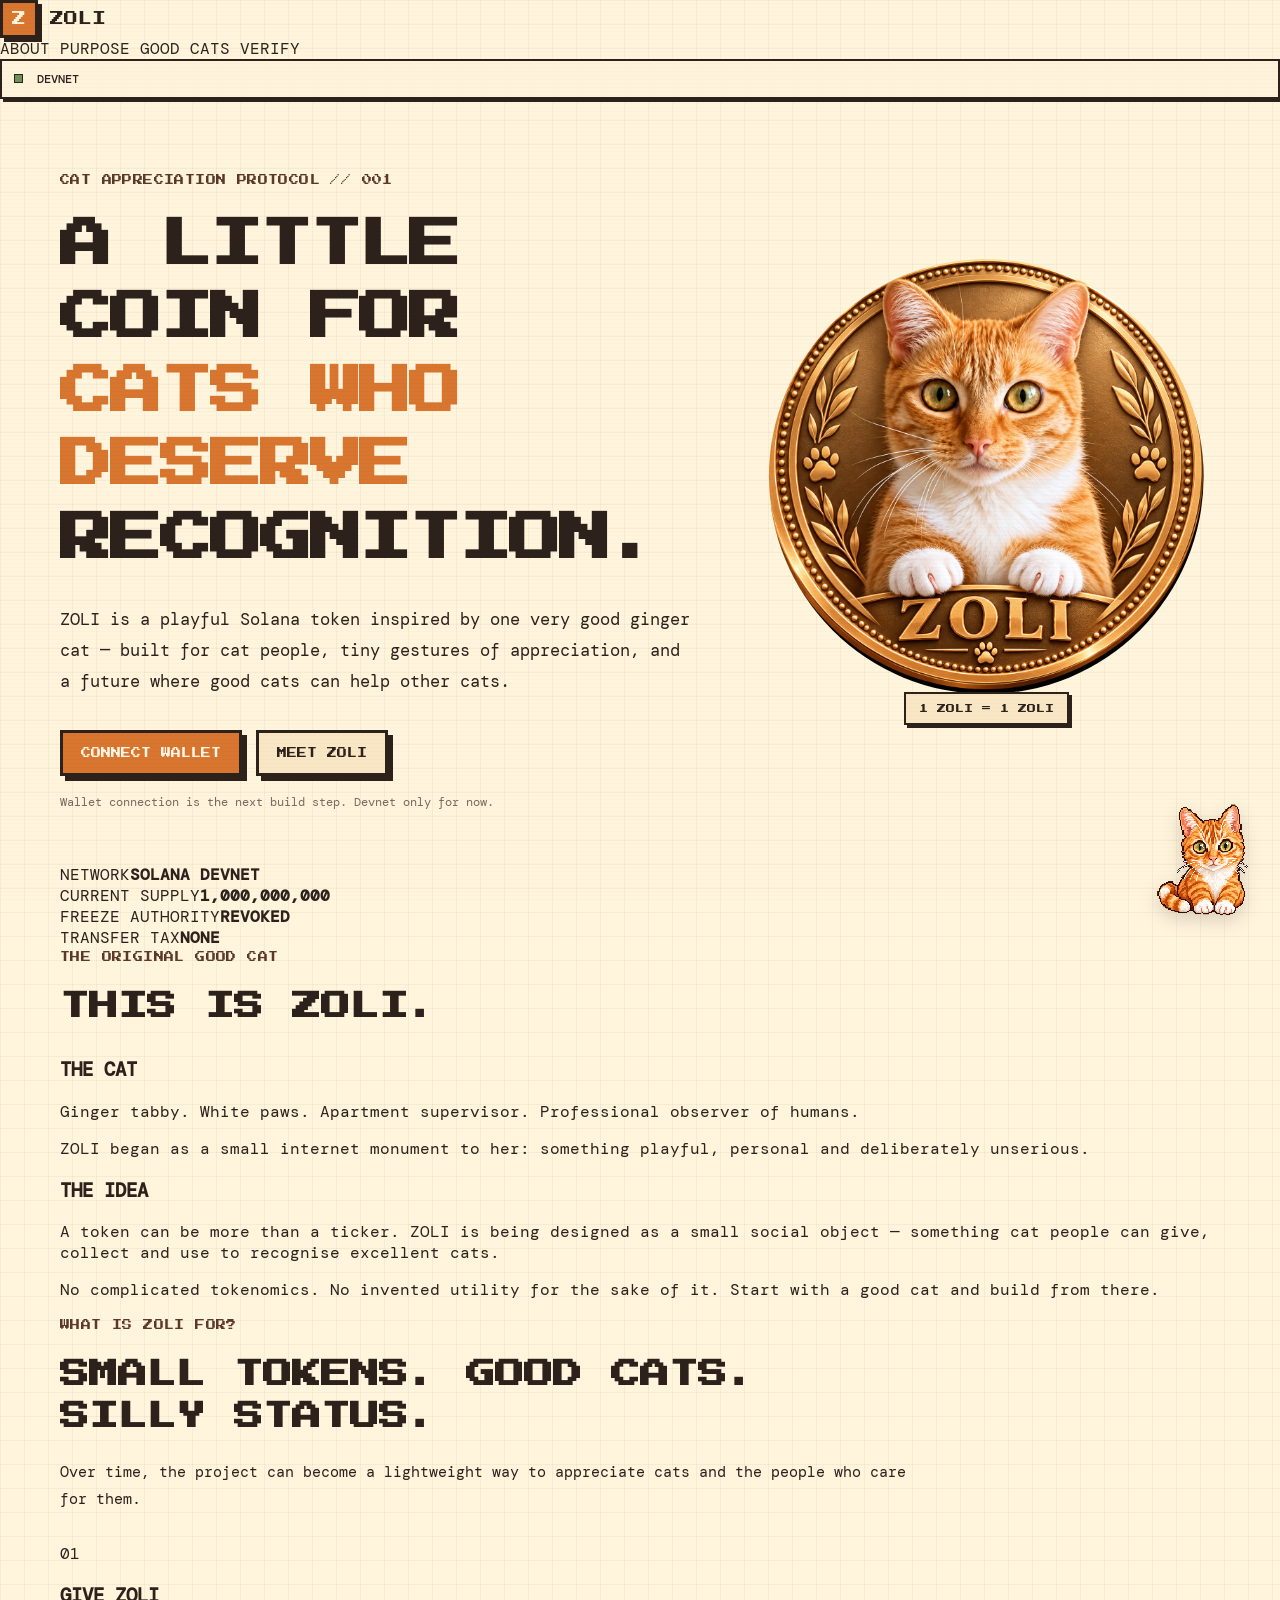
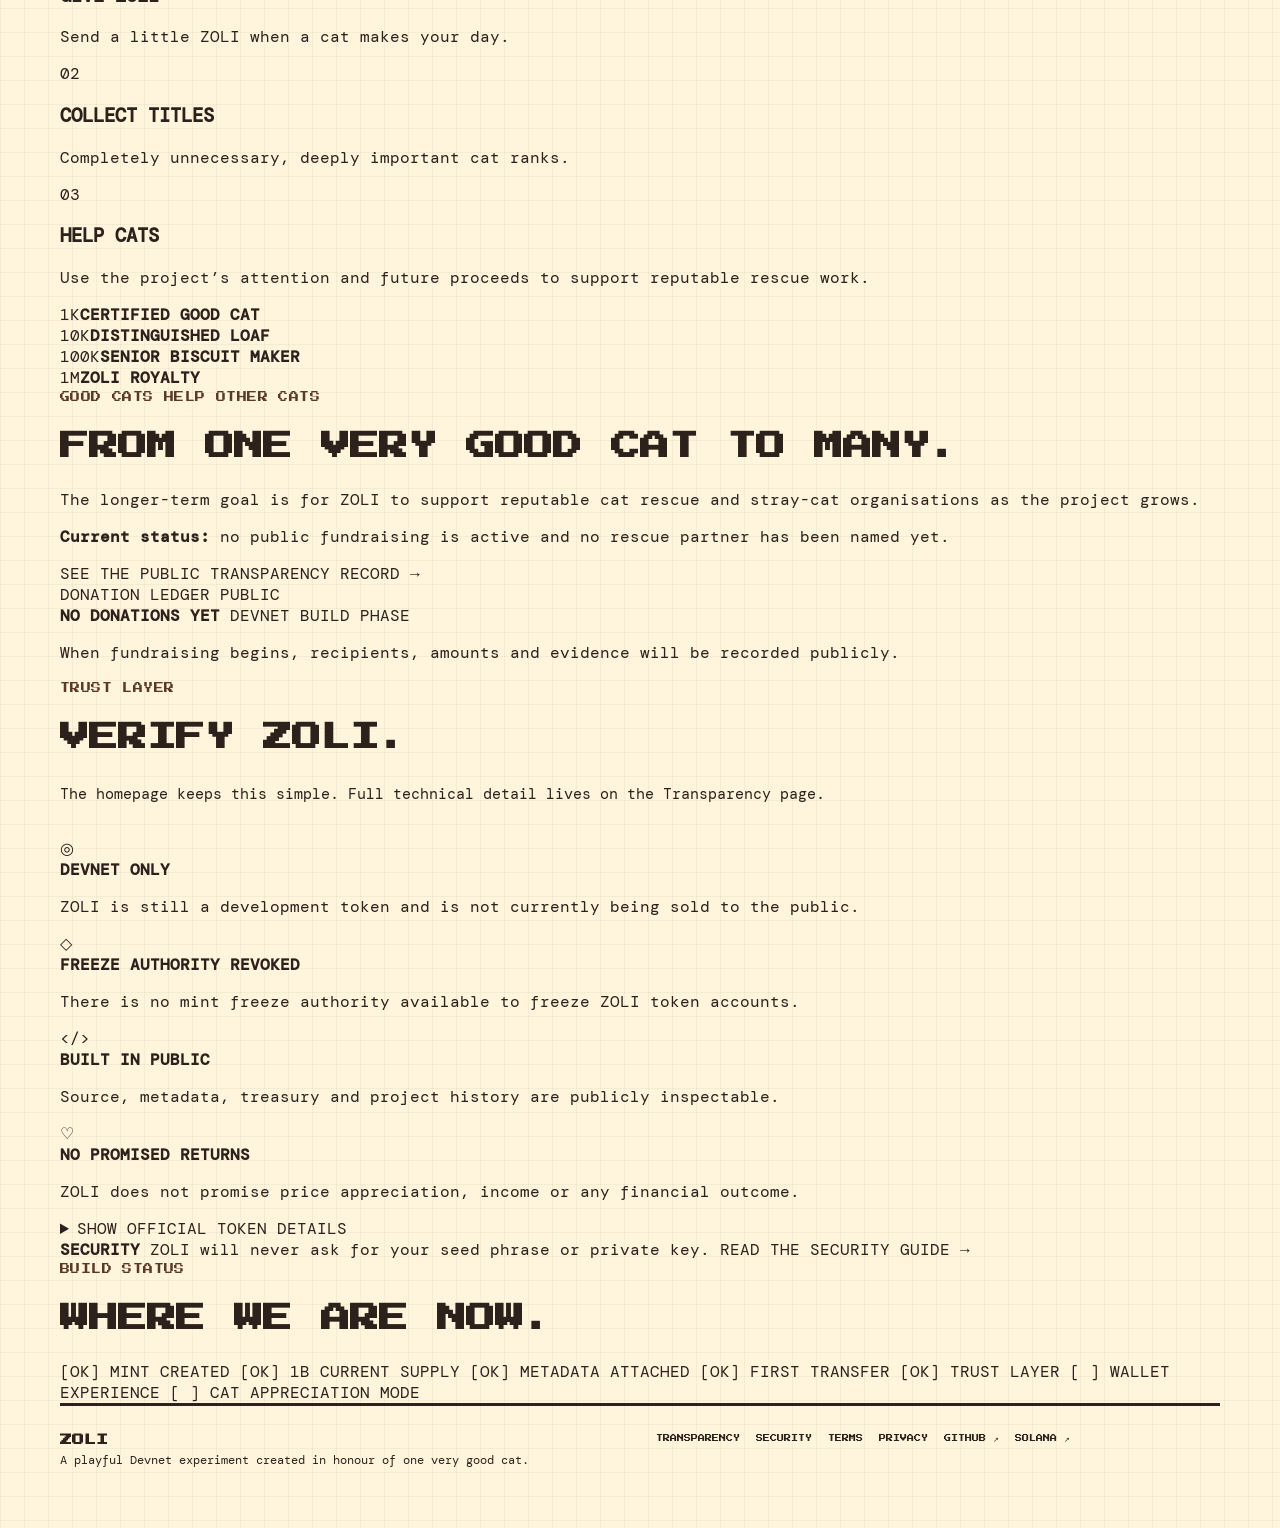
==== commit 18c403d4: "Reorganize ZOLI homepage around clear UX sections" ====
--- a/index.html
+++ b/index.html
@@ -4,7 +4,7 @@
   <meta charset="utf-8" />
   <meta name="viewport" content="width=device-width, initial-scale=1" />
   <meta name="theme-color" content="#f3b25b" />
-  <meta name="description" content="ZOLI — a little Solana coin for cats who deserve recognition." />
+  <meta name="description" content="ZOLI — a playful Solana token inspired by one very good ginger cat." />
   <title>ZOLI — A coin for good cats</title>
   <link rel="preconnect" href="https://fonts.googleapis.com" />
   <link rel="preconnect" href="https://fonts.gstatic.com" crossorigin />
@@ -14,15 +14,21 @@
 <body>
   <div class="scanlines" aria-hidden="true"></div>
 
-  <header class="topbar">
-    <a class="brand" href="#top" aria-label="ZOLI home">
-      <span class="brand-mark">Z</span>
-      <span>ZOLI</span>
-    </a>
-    <div class="top-actions">
-      <a class="top-link" href="#trust">TRUST</a>
-      <a class="top-link" href="./transparency.html">TRANSPARENCY</a>
-      <div class="network-pill"><span class="status-dot"></span> SOLANA DEVNET</div>
+  <header class="site-header">
+    <div class="header-inner">
+      <a class="brand" href="#top" aria-label="ZOLI home">
+        <span class="brand-mark">Z</span>
+        <span>ZOLI</span>
+      </a>
+
+      <nav class="main-nav" aria-label="Main navigation">
+        <a href="#about">ABOUT</a>
+        <a href="#purpose">PURPOSE</a>
+        <a href="#goodwill">GOOD CATS</a>
+        <a href="#verify">VERIFY</a>
+      </nav>
+
+      <div class="network-pill"><span class="status-dot"></span> DEVNET</div>
     </div>
   </header>
 
@@ -32,197 +38,192 @@
         <p class="eyebrow">CAT APPRECIATION PROTOCOL // 001</p>
         <h1>A LITTLE COIN FOR<br><span>CATS WHO DESERVE</span><br>RECOGNITION.</h1>
         <p class="intro">
-          ZOLI is a commemorative Solana token inspired by one very good ginger cat —
-          made for cat people, tiny gestures of appreciation, and absolutely no serious financial behaviour.
+          ZOLI is a playful Solana token inspired by one very good ginger cat — built for cat people,
+          tiny gestures of appreciation, and a future where good cats can help other cats.
         </p>
 
         <div class="hero-actions">
           <button class="pixel-button primary" type="button" id="wallet-button">CONNECT WALLET</button>
-          <a class="pixel-button ghost" href="#story">MEET ZOLI</a>
-        </div>
-
-        <p class="build-note" id="wallet-note">Wallet connection is our next build step.</p>
+          <a class="pixel-button ghost" href="#about">MEET ZOLI</a>
+        </div>
+        <p class="build-note" id="wallet-note">Wallet connection is the next build step. Devnet only for now.</p>
       </div>
 
       <div class="coin-stage" aria-label="ZOLI commemorative coin artwork">
-        <div class="pixel-shadow"></div>
         <img src="./zoli-token.png" alt="ZOLI commemorative coin featuring Zoli the ginger cat" />
         <div class="coin-caption">1 ZOLI = 1 ZOLI</div>
       </div>
     </section>
 
-    <section class="stats" aria-label="ZOLI token facts">
-      <article>
-        <span class="stat-label">SUPPLY</span>
-        <strong>1,000,000,000</strong>
-        <span>ZOLI</span>
-      </article>
-      <article>
-        <span class="stat-label">NETWORK</span>
-        <strong>SOLANA</strong>
-        <span>DEVNET</span>
-      </article>
-      <article>
-        <span class="stat-label">VIBE</span>
-        <strong>GOOD CAT</strong>
-        <span>ENERGY</span>
-      </article>
-    </section>
-
-    <section class="trust-section" id="trust">
+    <section class="fact-strip" aria-label="ZOLI quick facts">
+      <article><span>NETWORK</span><strong>SOLANA DEVNET</strong></article>
+      <article><span>CURRENT SUPPLY</span><strong>1,000,000,000</strong></article>
+      <article><span>FREEZE AUTHORITY</span><strong>REVOKED</strong></article>
+      <article><span>TRANSFER TAX</span><strong>NONE</strong></article>
+    </section>
+
+    <section class="content-section" id="about">
       <div class="section-heading">
-        <p class="eyebrow">GOOD CAT GUARANTEE</p>
-        <h2>VERIFY. DON'T JUST TRUST.</h2>
-        <p>ZOLI is being built in public. These are the facts we can honestly stand behind today.</p>
-      </div>
-
-      <div class="trust-grid">
-        <article class="trust-card">
-          <span class="trust-icon">◎</span>
-          <b>DEVNET ONLY</b>
-          <p>ZOLI is currently a test token on Solana Devnet. It is not being sold to the public.</p>
-        </article>
-        <article class="trust-card">
-          <span class="trust-icon">1B</span>
-          <b>CURRENT SUPPLY</b>
-          <p>1,000,000,000 ZOLI exist today. Mint authority remains active while development continues.</p>
-        </article>
-        <article class="trust-card">
-          <span class="trust-icon">0%</span>
-          <b>NO TRANSFER TAX</b>
-          <p>ZOLI uses the standard SPL Token Program. There is no protocol-level transfer tax in this mint.</p>
-        </article>
-        <article class="trust-card">
-          <span class="trust-icon">&lt;/&gt;</span>
-          <b>OPEN BUILD</b>
-          <p>The website, metadata and project history are public on GitHub.</p>
-        </article>
-        <article class="trust-card">
-          <span class="trust-icon">↗</span>
-          <b>PUBLIC TREASURY</b>
-          <p>The project wallet is public and can be inspected independently on Solana Explorer.</p>
-        </article>
-        <article class="trust-card">
-          <span class="trust-icon">◇</span>
-          <b>FREEZE AUTHORITY REVOKED</b>
-          <p>No freeze authority exists for this mint, so ZOLI token accounts cannot be frozen by a mint freeze authority.</p>
-        </article>
-        <article class="trust-card">
-          <span class="trust-icon">♡</span>
-          <b>NO PROMISED RETURNS</b>
-          <p>ZOLI is a playful community token. No return, price appreciation or financial outcome is promised.</p>
-        </article>
-      </div>
-    </section>
-
-    <section class="panel verify-panel">
-      <div>
-        <p class="eyebrow">OFFICIAL ZOLI DETAILS</p>
-        <h2>CHECK THE CAT.</h2>
-        <p class="use-copy">Use these official addresses to make sure you're looking at the real ZOLI test token.</p>
-      </div>
-
-      <div class="verify-list">
-        <div class="verify-row">
-          <span>MINT</span>
-          <code id="mint-address">7Jg5G78983maURLsyD7sDr226Rdmwv24wBKH2nGZNfzQ</code>
-          <button class="mini-button copy-button" data-copy-target="mint-address" type="button">COPY</button>
-        </div>
-        <div class="verify-row">
-          <span>TREASURY</span>
-          <code id="treasury-address">GVca4tVkyHFSKh2Htj7Ur2Adp59y89rJcxAHoM83U9VR</code>
-          <button class="mini-button copy-button" data-copy-target="treasury-address" type="button">COPY</button>
-        </div>
-        <div class="verify-actions">
-          <a class="mini-button" href="https://explorer.solana.com/address/7Jg5G78983maURLsyD7sDr226Rdmwv24wBKH2nGZNfzQ?cluster=devnet" target="_blank" rel="noopener noreferrer">MINT ON EXPLORER ↗</a>
-          <a class="mini-button" href="https://explorer.solana.com/address/GVca4tVkyHFSKh2Htj7Ur2Adp59y89rJcxAHoM83U9VR?cluster=devnet" target="_blank" rel="noopener noreferrer">TREASURY ↗</a>
-          <a class="mini-button" href="https://github.com/OhNickles/zoli-token" target="_blank" rel="noopener noreferrer">SOURCE CODE ↗</a>
-        </div>
-        <p class="copy-status" id="copy-status" aria-live="polite"></p>
-      </div>
-    </section>
-
-    <section class="panel goodwill-panel" id="goodwill">
-      <div class="goodwill-copy">
+        <p class="eyebrow">THE ORIGINAL GOOD CAT</p>
+        <h2>THIS IS ZOLI.</h2>
+      </div>
+
+      <div class="two-column">
+        <article class="content-card">
+          <h3>THE CAT</h3>
+          <p>Ginger tabby. White paws. Apartment supervisor. Professional observer of humans.</p>
+          <p>ZOLI began as a small internet monument to her: something playful, personal and deliberately unserious.</p>
+        </article>
+
+        <article class="content-card accent-card">
+          <h3>THE IDEA</h3>
+          <p>A token can be more than a ticker. ZOLI is being designed as a small social object — something cat people can give, collect and use to recognise excellent cats.</p>
+          <p>No complicated tokenomics. No invented utility for the sake of it. Start with a good cat and build from there.</p>
+        </article>
+      </div>
+    </section>
+
+    <section class="content-section" id="purpose">
+      <div class="section-heading compact">
+        <p class="eyebrow">WHAT IS ZOLI FOR?</p>
+        <h2>SMALL TOKENS. GOOD CATS. SILLY STATUS.</h2>
+        <p>Over time, the project can become a lightweight way to appreciate cats and the people who care for them.</p>
+      </div>
+
+      <div class="feature-grid">
+        <article class="feature-card">
+          <span class="feature-number">01</span>
+          <h3>GIVE ZOLI</h3>
+          <p>Send a little ZOLI when a cat makes your day.</p>
+        </article>
+        <article class="feature-card">
+          <span class="feature-number">02</span>
+          <h3>COLLECT TITLES</h3>
+          <p>Completely unnecessary, deeply important cat ranks.</p>
+        </article>
+        <article class="feature-card">
+          <span class="feature-number">03</span>
+          <h3>HELP CATS</h3>
+          <p>Use the project’s attention and future proceeds to support reputable rescue work.</p>
+        </article>
+      </div>
+
+      <div class="rank-row" aria-label="Future ZOLI cat ranks">
+        <div><span>1K</span><b>CERTIFIED GOOD CAT</b></div>
+        <div><span>10K</span><b>DISTINGUISHED LOAF</b></div>
+        <div><span>100K</span><b>SENIOR BISCUIT MAKER</b></div>
+        <div><span>1M</span><b>ZOLI ROYALTY</b></div>
+      </div>
+    </section>
+
+    <section class="goodwill-section" id="goodwill">
+      <div class="goodwill-main">
         <p class="eyebrow">GOOD CATS HELP OTHER CATS</p>
         <h2>FROM ONE VERY GOOD CAT TO MANY.</h2>
-        <p>ZOLI started as a dedication to Zoli. The longer-term goal is for the project to help reputable cat rescue and stray-cat organisations as it grows.</p>
-        <p><strong>Current status:</strong> no public fundraising is active and no rescue partner has been named yet. Before any fundraising begins, the beneficiary, donation formula, handling of costs and proof of donations will be published here.</p>
-      </div>
-
-      <div class="donation-ledger">
-        <div class="ledger-head">
+        <p>
+          The longer-term goal is for ZOLI to support reputable cat rescue and stray-cat organisations
+          as the project grows.
+        </p>
+        <p class="status-note"><strong>Current status:</strong> no public fundraising is active and no rescue partner has been named yet.</p>
+        <a class="text-link" href="./transparency.html">SEE THE PUBLIC TRANSPARENCY RECORD →</a>
+      </div>
+
+      <aside class="ledger-preview" aria-label="Donation ledger preview">
+        <div class="ledger-top">
           <span>DONATION LEDGER</span>
-          <span>PUBLIC RECORD</span>
-        </div>
-        <div class="ledger-empty">
+          <span>PUBLIC</span>
+        </div>
+        <div class="ledger-state">
           <strong>NO DONATIONS YET</strong>
           <span>DEVNET BUILD PHASE</span>
         </div>
-        <p>Future entries will show the recipient, date, amount and receipt/reference so the community can verify what happened.</p>
-      </div>
-    </section>
-
-    <section class="security-strip">
+        <p>When fundraising begins, recipients, amounts and evidence will be recorded publicly.</p>
+      </aside>
+    </section>
+
+    <section class="content-section verify-section" id="verify">
+      <div class="section-heading compact">
+        <p class="eyebrow">TRUST LAYER</p>
+        <h2>VERIFY ZOLI.</h2>
+        <p>The homepage keeps this simple. Full technical detail lives on the Transparency page.</p>
+      </div>
+
+      <div class="trust-summary">
+        <article>
+          <span>◎</span>
+          <div><b>DEVNET ONLY</b><p>ZOLI is still a development token and is not currently being sold to the public.</p></div>
+        </article>
+        <article>
+          <span>◇</span>
+          <div><b>FREEZE AUTHORITY REVOKED</b><p>There is no mint freeze authority available to freeze ZOLI token accounts.</p></div>
+        </article>
+        <article>
+          <span>&lt;/&gt;</span>
+          <div><b>BUILT IN PUBLIC</b><p>Source, metadata, treasury and project history are publicly inspectable.</p></div>
+        </article>
+        <article>
+          <span>♡</span>
+          <div><b>NO PROMISED RETURNS</b><p>ZOLI does not promise price appreciation, income or any financial outcome.</p></div>
+        </article>
+      </div>
+
+      <details class="official-details">
+        <summary>SHOW OFFICIAL TOKEN DETAILS</summary>
+        <div class="official-details-body">
+          <div class="verify-row">
+            <span>MINT</span>
+            <code id="mint-address">7Jg5G78983maURLsyD7sDr226Rdmwv24wBKH2nGZNfzQ</code>
+            <button class="mini-button copy-button" data-copy-target="mint-address" type="button">COPY</button>
+          </div>
+          <div class="verify-row">
+            <span>TREASURY</span>
+            <code id="treasury-address">GVca4tVkyHFSKh2Htj7Ur2Adp59y89rJcxAHoM83U9VR</code>
+            <button class="mini-button copy-button" data-copy-target="treasury-address" type="button">COPY</button>
+          </div>
+          <div class="verify-row simple">
+            <span>MINT AUTHORITY</span>
+            <strong>ACTIVE DURING DEVELOPMENT</strong>
+          </div>
+          <div class="verify-row simple">
+            <span>FREEZE AUTHORITY</span>
+            <strong>REVOKED</strong>
+          </div>
+          <div class="verify-actions">
+            <a class="mini-button" href="https://explorer.solana.com/address/7Jg5G78983maURLsyD7sDr226Rdmwv24wBKH2nGZNfzQ?cluster=devnet" target="_blank" rel="noopener noreferrer">SOLANA EXPLORER ↗</a>
+            <a class="mini-button" href="https://github.com/OhNickles/zoli-token" target="_blank" rel="noopener noreferrer">GITHUB ↗</a>
+            <a class="mini-button" href="./transparency.html">FULL TRANSPARENCY →</a>
+          </div>
+          <p class="copy-status" id="copy-status" aria-live="polite"></p>
+        </div>
+      </details>
+
+      <div class="security-note">
+        <b>SECURITY</b>
+        <span>ZOLI will never ask for your seed phrase or private key.</span>
+        <a href="./security.html">READ THE SECURITY GUIDE →</a>
+      </div>
+    </section>
+
+    <section class="build-section">
       <div>
-        <b>SECURITY // READ THIS</b>
-        <span>ZOLI will never ask for your seed phrase or private key. Verify the mint and official links before interacting.</span>
-      </div>
-      <a href="./security.html">SECURITY GUIDE →</a>
-    </section>
-
-    <section class="section-grid" id="story">
-      <article class="panel story-panel">
-        <p class="eyebrow">THE LORE</p>
-        <h2>THIS IS ZOLI.</h2>
-        <p>
-          Ginger tabby. White paws. Apartment supervisor. The original ZOLI holder and
-          the reason any of this exists.
-        </p>
-        <p>
-          The coin is a small internet monument to her — neat, playful and made to become
-          a way for cat fans to recognise excellent cats.
-        </p>
-      </article>
-
-      <article class="panel terminal-panel">
-        <div class="terminal-bar">
-          <span></span><span></span><span></span>
-          <b>ZOLI.LOG</b>
-        </div>
-        <pre>&gt; INITIALISE ZOLI
-[OK] MINT CREATED
-[OK] 1B SUPPLY
-[OK] METADATA ATTACHED
-[OK] FIRST TRANSFER
-[  ] WALLET EXPERIENCE
-[  ] CAT APPRECIATION MODE
-
-STATUS: VERY GOOD CAT</pre>
-      </article>
-    </section>
-
-    <section class="panel use-case">
-      <p class="eyebrow">WHAT IS ZOLI FOR?</p>
-      <h2>GIVE A LITTLE ZOLI WHEN A CAT MAKES YOUR DAY.</h2>
-      <p class="use-copy">
-        Eventually, cat people will be able to connect a wallet, receive ZOLI, give it to
-        other cats and collect completely unnecessary — but deeply important — titles.
-      </p>
-
-      <div class="rank-grid">
-        <div><span>1K</span><b>CERTIFIED<br>GOOD CAT</b></div>
-        <div><span>10K</span><b>DISTINGUISHED<br>LOAF</b></div>
-        <div><span>100K</span><b>SENIOR BISCUIT<br>MAKER</b></div>
-        <div><span>1M</span><b>ZOLI<br>ROYALTY</b></div>
+        <p class="eyebrow">BUILD STATUS</p>
+        <h2>WHERE WE ARE NOW.</h2>
+      </div>
+      <div class="build-log">
+        <span>[OK] MINT CREATED</span>
+        <span>[OK] 1B CURRENT SUPPLY</span>
+        <span>[OK] METADATA ATTACHED</span>
+        <span>[OK] FIRST TRANSFER</span>
+        <span>[OK] TRUST LAYER</span>
+        <span>[  ] WALLET EXPERIENCE</span>
+        <span>[  ] CAT APPRECIATION MODE</span>
       </div>
     </section>
 
     <footer>
-      <div>
+      <div class="footer-brand">
         <strong>ZOLI</strong>
-        <span>A playful Devnet experiment. Not an investment.</span>
-        <span>Created in honour of Zoli by her human.</span>
+        <span>A playful Devnet experiment created in honour of one very good cat.</span>
       </div>
       <nav class="footer-links" aria-label="Project information">
         <a href="./transparency.html">TRANSPARENCY</a>
@@ -244,4 +245,4 @@
 
   <script src="./script.js"></script>
 </body>
-</html>
+</html>
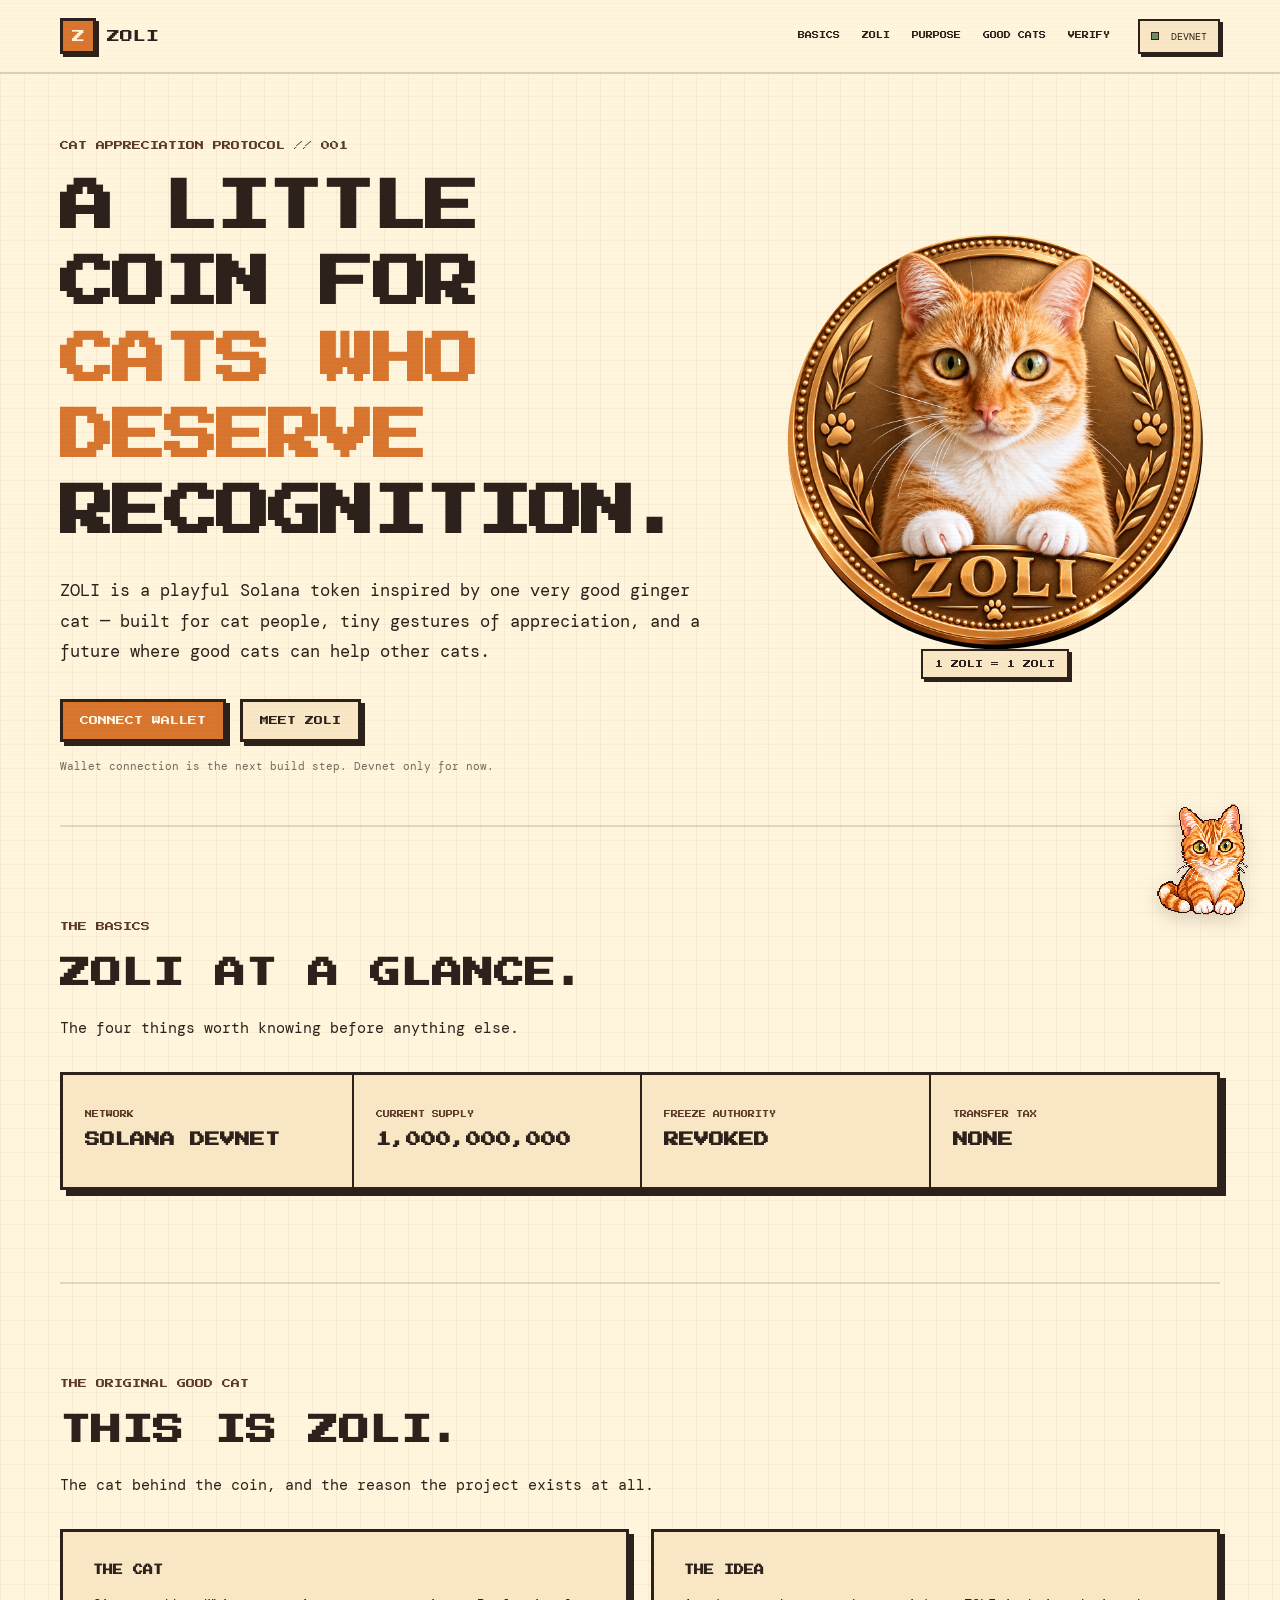
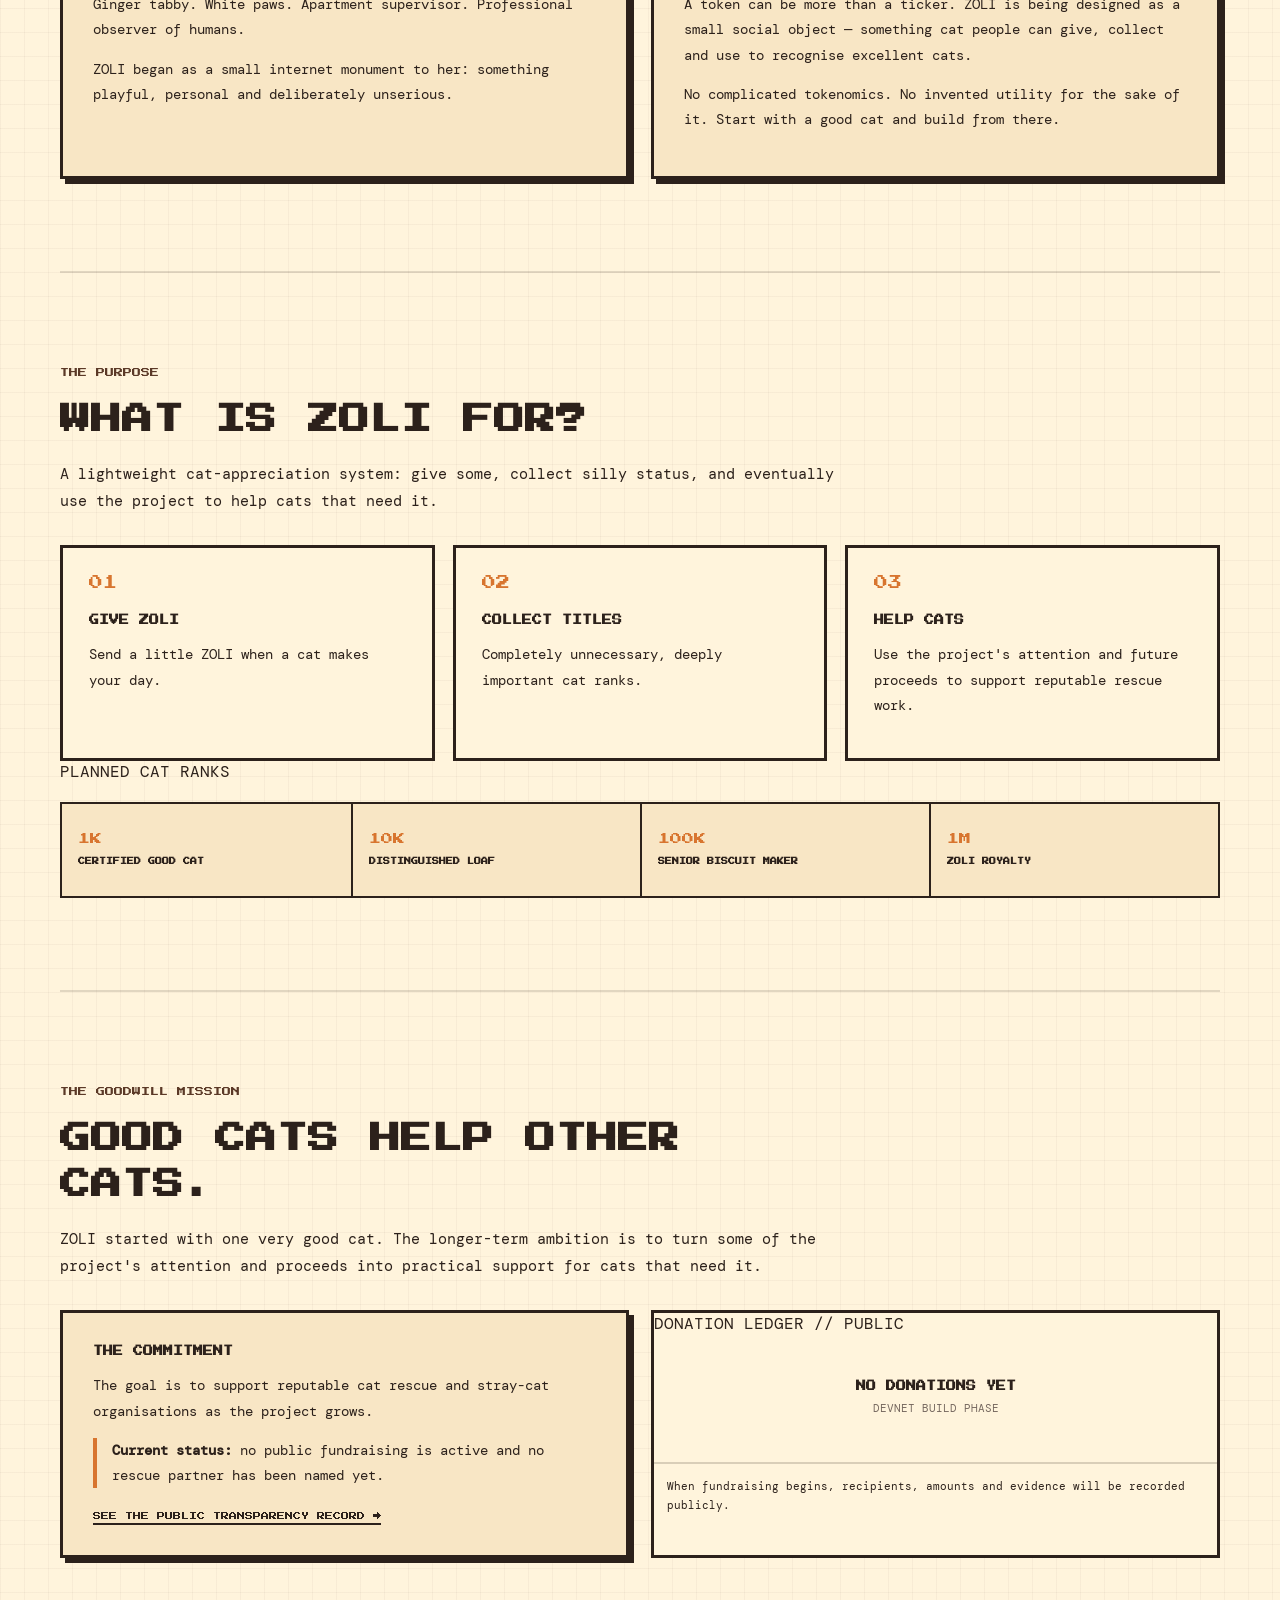
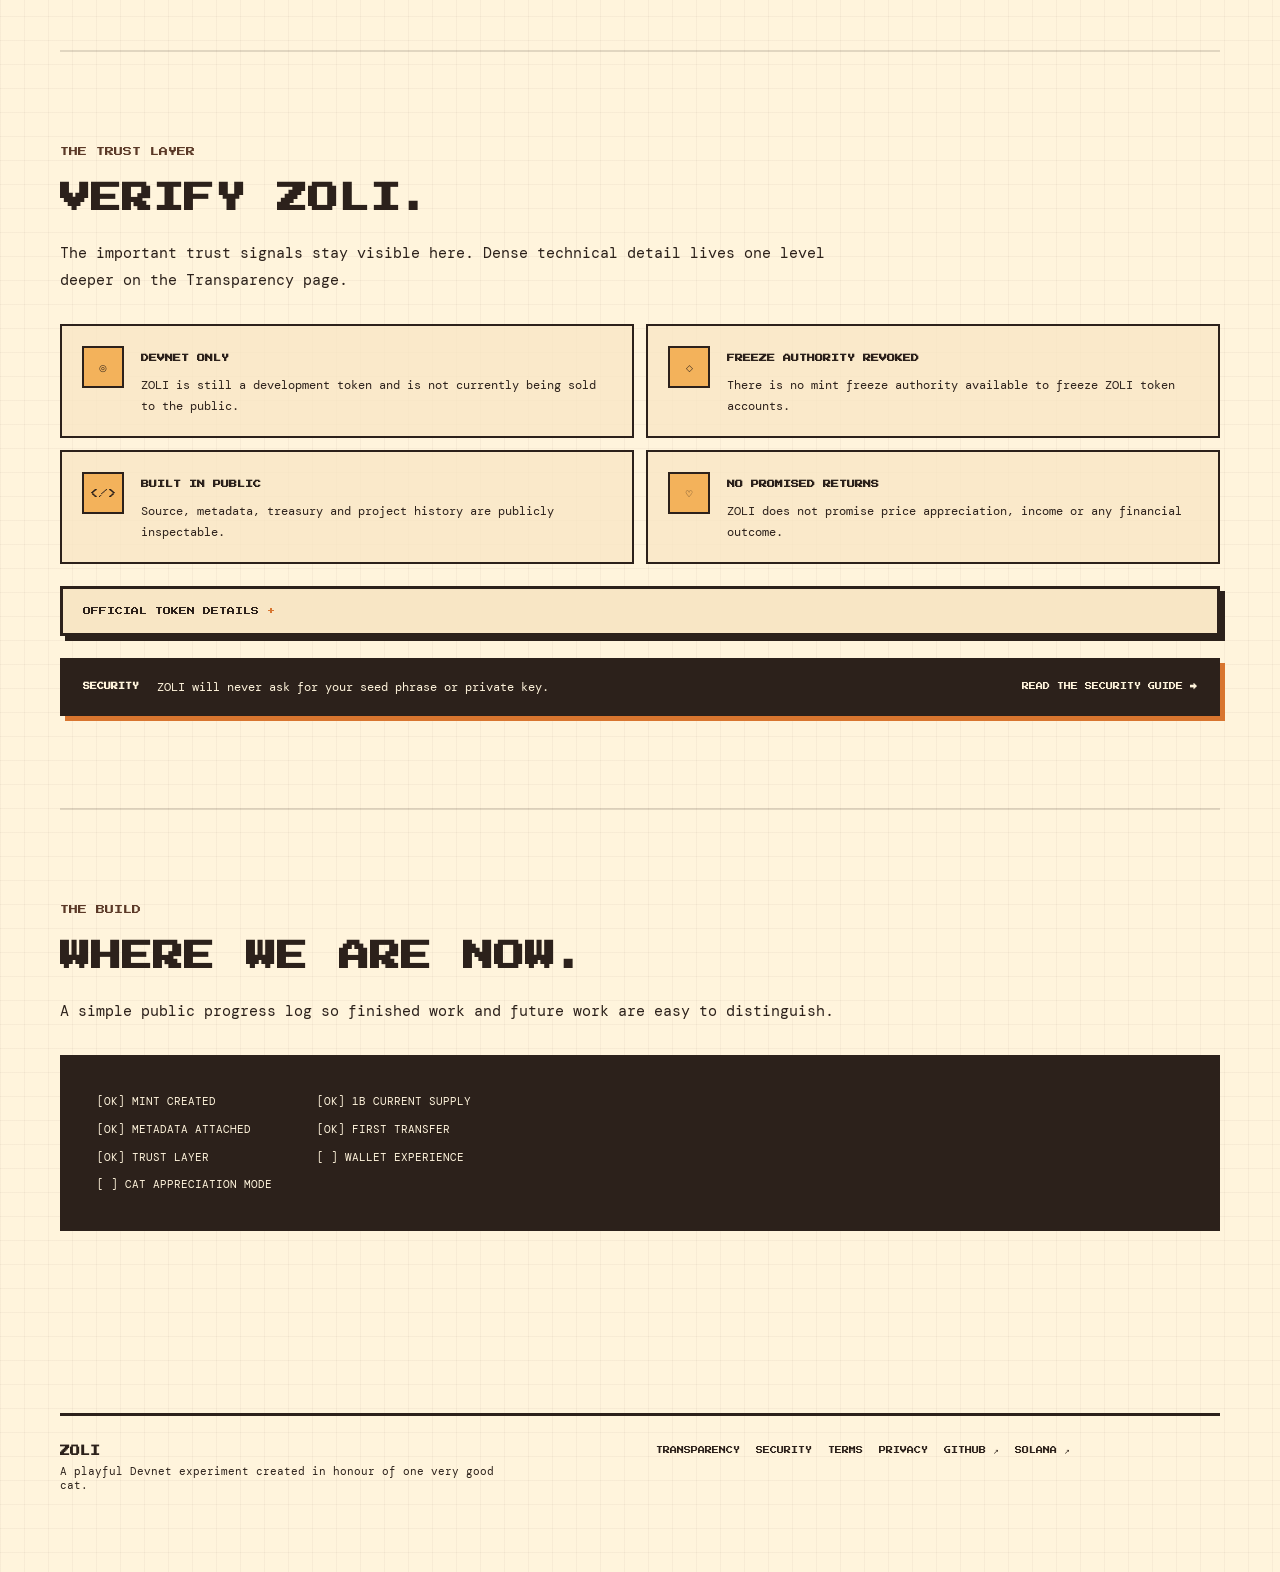
==== commit 5d20ea93: "Standardize ZOLI section hierarchy and surfaces" ====
--- a/index.html
+++ b/index.html
@@ -22,7 +22,8 @@
       </a>
 
       <nav class="main-nav" aria-label="Main navigation">
-        <a href="#about">ABOUT</a>
+        <a href="#basics">BASICS</a>
+        <a href="#about">ZOLI</a>
         <a href="#purpose">PURPOSE</a>
         <a href="#goodwill">GOOD CATS</a>
         <a href="#verify">VERIFY</a>
@@ -55,27 +56,36 @@
       </div>
     </section>
 
-    <section class="fact-strip" aria-label="ZOLI quick facts">
-      <article><span>NETWORK</span><strong>SOLANA DEVNET</strong></article>
-      <article><span>CURRENT SUPPLY</span><strong>1,000,000,000</strong></article>
-      <article><span>FREEZE AUTHORITY</span><strong>REVOKED</strong></article>
-      <article><span>TRANSFER TAX</span><strong>NONE</strong></article>
+    <section class="content-section first-section" id="basics">
+      <div class="section-heading">
+        <p class="eyebrow">THE BASICS</p>
+        <h2>ZOLI AT A GLANCE.</h2>
+        <p>The four things worth knowing before anything else.</p>
+      </div>
+
+      <div class="fact-strip surface-flat" aria-label="ZOLI quick facts">
+        <article><span>NETWORK</span><strong>SOLANA DEVNET</strong></article>
+        <article><span>CURRENT SUPPLY</span><strong>1,000,000,000</strong></article>
+        <article><span>FREEZE AUTHORITY</span><strong>REVOKED</strong></article>
+        <article><span>TRANSFER TAX</span><strong>NONE</strong></article>
+      </div>
     </section>
 
     <section class="content-section" id="about">
       <div class="section-heading">
         <p class="eyebrow">THE ORIGINAL GOOD CAT</p>
         <h2>THIS IS ZOLI.</h2>
+        <p>The cat behind the coin, and the reason the project exists at all.</p>
       </div>
 
       <div class="two-column">
-        <article class="content-card">
+        <article class="content-card surface-card">
           <h3>THE CAT</h3>
           <p>Ginger tabby. White paws. Apartment supervisor. Professional observer of humans.</p>
           <p>ZOLI began as a small internet monument to her: something playful, personal and deliberately unserious.</p>
         </article>
 
-        <article class="content-card accent-card">
+        <article class="content-card surface-card">
           <h3>THE IDEA</h3>
           <p>A token can be more than a ticker. ZOLI is being designed as a small social object — something cat people can give, collect and use to recognise excellent cats.</p>
           <p>No complicated tokenomics. No invented utility for the sake of it. Start with a good cat and build from there.</p>
@@ -84,31 +94,34 @@
     </section>
 
     <section class="content-section" id="purpose">
-      <div class="section-heading compact">
-        <p class="eyebrow">WHAT IS ZOLI FOR?</p>
-        <h2>SMALL TOKENS. GOOD CATS. SILLY STATUS.</h2>
-        <p>Over time, the project can become a lightweight way to appreciate cats and the people who care for them.</p>
+      <div class="section-heading">
+        <p class="eyebrow">THE PURPOSE</p>
+        <h2>WHAT IS ZOLI FOR?</h2>
+        <p>A lightweight cat-appreciation system: give some, collect silly status, and eventually use the project to help cats that need it.</p>
       </div>
 
       <div class="feature-grid">
-        <article class="feature-card">
+        <article class="feature-card surface-card">
           <span class="feature-number">01</span>
           <h3>GIVE ZOLI</h3>
           <p>Send a little ZOLI when a cat makes your day.</p>
         </article>
-        <article class="feature-card">
+        <article class="feature-card surface-card">
           <span class="feature-number">02</span>
           <h3>COLLECT TITLES</h3>
           <p>Completely unnecessary, deeply important cat ranks.</p>
         </article>
-        <article class="feature-card">
+        <article class="feature-card surface-card">
           <span class="feature-number">03</span>
           <h3>HELP CATS</h3>
-          <p>Use the project’s attention and future proceeds to support reputable rescue work.</p>
-        </article>
-      </div>
-
-      <div class="rank-row" aria-label="Future ZOLI cat ranks">
+          <p>Use the project's attention and future proceeds to support reputable rescue work.</p>
+        </article>
+      </div>
+
+      <div class="subsection-heading">
+        <span>PLANNED CAT RANKS</span>
+      </div>
+      <div class="rank-row surface-flat" aria-label="Future ZOLI cat ranks">
         <div><span>1K</span><b>CERTIFIED GOOD CAT</b></div>
         <div><span>10K</span><b>DISTINGUISHED LOAF</b></div>
         <div><span>100K</span><b>SENIOR BISCUIT MAKER</b></div>
@@ -116,59 +129,60 @@
       </div>
     </section>
 
-    <section class="goodwill-section" id="goodwill">
-      <div class="goodwill-main">
-        <p class="eyebrow">GOOD CATS HELP OTHER CATS</p>
-        <h2>FROM ONE VERY GOOD CAT TO MANY.</h2>
-        <p>
-          The longer-term goal is for ZOLI to support reputable cat rescue and stray-cat organisations
-          as the project grows.
-        </p>
-        <p class="status-note"><strong>Current status:</strong> no public fundraising is active and no rescue partner has been named yet.</p>
-        <a class="text-link" href="./transparency.html">SEE THE PUBLIC TRANSPARENCY RECORD →</a>
-      </div>
-
-      <aside class="ledger-preview" aria-label="Donation ledger preview">
-        <div class="ledger-top">
-          <span>DONATION LEDGER</span>
-          <span>PUBLIC</span>
-        </div>
-        <div class="ledger-state">
-          <strong>NO DONATIONS YET</strong>
-          <span>DEVNET BUILD PHASE</span>
-        </div>
-        <p>When fundraising begins, recipients, amounts and evidence will be recorded publicly.</p>
-      </aside>
-    </section>
-
-    <section class="content-section verify-section" id="verify">
-      <div class="section-heading compact">
-        <p class="eyebrow">TRUST LAYER</p>
+    <section class="content-section" id="goodwill">
+      <div class="section-heading">
+        <p class="eyebrow">THE GOODWILL MISSION</p>
+        <h2>GOOD CATS HELP OTHER CATS.</h2>
+        <p>ZOLI started with one very good cat. The longer-term ambition is to turn some of the project's attention and proceeds into practical support for cats that need it.</p>
+      </div>
+
+      <div class="two-column goodwill-grid">
+        <article class="content-card surface-card">
+          <h3>THE COMMITMENT</h3>
+          <p>The goal is to support reputable cat rescue and stray-cat organisations as the project grows.</p>
+          <p class="status-note"><strong>Current status:</strong> no public fundraising is active and no rescue partner has been named yet.</p>
+          <a class="text-link" href="./transparency.html">SEE THE PUBLIC TRANSPARENCY RECORD →</a>
+        </article>
+
+        <aside class="ledger-preview surface-card" aria-label="Donation ledger preview">
+          <div class="component-label">DONATION LEDGER // PUBLIC</div>
+          <div class="ledger-state">
+            <strong>NO DONATIONS YET</strong>
+            <span>DEVNET BUILD PHASE</span>
+          </div>
+          <p>When fundraising begins, recipients, amounts and evidence will be recorded publicly.</p>
+        </aside>
+      </div>
+    </section>
+
+    <section class="content-section" id="verify">
+      <div class="section-heading">
+        <p class="eyebrow">THE TRUST LAYER</p>
         <h2>VERIFY ZOLI.</h2>
-        <p>The homepage keeps this simple. Full technical detail lives on the Transparency page.</p>
+        <p>The important trust signals stay visible here. Dense technical detail lives one level deeper on the Transparency page.</p>
       </div>
 
       <div class="trust-summary">
-        <article>
+        <article class="surface-flat">
           <span>◎</span>
           <div><b>DEVNET ONLY</b><p>ZOLI is still a development token and is not currently being sold to the public.</p></div>
         </article>
-        <article>
+        <article class="surface-flat">
           <span>◇</span>
           <div><b>FREEZE AUTHORITY REVOKED</b><p>There is no mint freeze authority available to freeze ZOLI token accounts.</p></div>
         </article>
-        <article>
+        <article class="surface-flat">
           <span>&lt;/&gt;</span>
           <div><b>BUILT IN PUBLIC</b><p>Source, metadata, treasury and project history are publicly inspectable.</p></div>
         </article>
-        <article>
+        <article class="surface-flat">
           <span>♡</span>
           <div><b>NO PROMISED RETURNS</b><p>ZOLI does not promise price appreciation, income or any financial outcome.</p></div>
         </article>
       </div>
 
-      <details class="official-details">
-        <summary>SHOW OFFICIAL TOKEN DETAILS</summary>
+      <details class="official-details surface-card">
+        <summary>OFFICIAL TOKEN DETAILS</summary>
         <div class="official-details-body">
           <div class="verify-row">
             <span>MINT</span>
@@ -197,26 +211,30 @@
         </div>
       </details>
 
-      <div class="security-note">
+      <div class="security-note surface-dark">
         <b>SECURITY</b>
         <span>ZOLI will never ask for your seed phrase or private key.</span>
         <a href="./security.html">READ THE SECURITY GUIDE →</a>
       </div>
     </section>
 
-    <section class="build-section">
-      <div>
-        <p class="eyebrow">BUILD STATUS</p>
+    <section class="content-section last-section" id="build">
+      <div class="section-heading">
+        <p class="eyebrow">THE BUILD</p>
         <h2>WHERE WE ARE NOW.</h2>
-      </div>
-      <div class="build-log">
-        <span>[OK] MINT CREATED</span>
-        <span>[OK] 1B CURRENT SUPPLY</span>
-        <span>[OK] METADATA ATTACHED</span>
-        <span>[OK] FIRST TRANSFER</span>
-        <span>[OK] TRUST LAYER</span>
-        <span>[  ] WALLET EXPERIENCE</span>
-        <span>[  ] CAT APPRECIATION MODE</span>
+        <p>A simple public progress log so finished work and future work are easy to distinguish.</p>
+      </div>
+
+      <div class="build-section surface-dark">
+        <div class="build-log">
+          <span>[OK] MINT CREATED</span>
+          <span>[OK] 1B CURRENT SUPPLY</span>
+          <span>[OK] METADATA ATTACHED</span>
+          <span>[OK] FIRST TRANSFER</span>
+          <span>[OK] TRUST LAYER</span>
+          <span>[  ] WALLET EXPERIENCE</span>
+          <span>[  ] CAT APPRECIATION MODE</span>
+        </div>
       </div>
     </section>
 
--- a/styles.css
+++ b/styles.css
@@ -6,11 +6,10 @@
   --cream: #fff4dc;
   --paper: #f8e6c5;
   --green: #6f8f5b;
-  --shadow: #2c211b;
+  --muted: #76685f;
 }
 
 * { box-sizing: border-box; }
-
 html { scroll-behavior: smooth; }
 
 body {
@@ -18,8 +17,8 @@
   min-height: 100vh;
   color: var(--ink);
   background:
-    linear-gradient(rgba(91,57,39,.05) 1px, transparent 1px),
-    linear-gradient(90deg, rgba(91,57,39,.05) 1px, transparent 1px),
+    linear-gradient(rgba(91,57,39,.045) 1px, transparent 1px),
+    linear-gradient(90deg, rgba(91,57,39,.045) 1px, transparent 1px),
     var(--cream);
   background-size: 24px 24px;
   font-family: "DM Mono", ui-monospace, SFMono-Regular, Menlo, Consolas, monospace;
@@ -33,105 +32,148 @@
   position: fixed;
   inset: 0;
   z-index: 100;
-  opacity: .035;
-  background: repeating-linear-gradient(
-    to bottom,
-    transparent 0,
-    transparent 3px,
-    #2c211b 4px
-  );
-}
-
-.topbar {
+  opacity: .025;
+  background: repeating-linear-gradient(to bottom, transparent 0, transparent 3px, #2c211b 4px);
+}
+
+/* Header */
+.site-header {
+  position: sticky;
+  top: 0;
+  z-index: 40;
+  background: rgba(255,244,220,.94);
+  border-bottom: 2px solid rgba(44,33,27,.18);
+  backdrop-filter: blur(8px);
+}
+
+.header-inner {
   width: min(1160px, calc(100% - 32px));
-  margin: 22px auto 0;
+  min-height: 72px;
+  margin: 0 auto;
   display: flex;
   align-items: center;
-  justify-content: space-between;
+  gap: 28px;
 }
 
 .brand {
   display: flex;
   align-items: center;
-  gap: 12px;
-  font-family: "Press Start 2P", monospace;
-  font-size: 14px;
+  gap: 11px;
+  font-family: "Press Start 2P", monospace;
+  font-size: 13px;
+  white-space: nowrap;
 }
 
 .brand-mark {
   display: grid;
   place-items: center;
-  width: 38px;
-  height: 38px;
+  width: 36px;
+  height: 36px;
   background: var(--orange);
   color: var(--cream);
   border: 3px solid var(--ink);
-  box-shadow: 4px 4px 0 var(--ink);
-}
+  box-shadow: 3px 3px 0 var(--ink);
+}
+
+.main-nav {
+  margin-left: auto;
+  display: flex;
+  align-items: center;
+  gap: 22px;
+  font-family: "Press Start 2P", monospace;
+  font-size: 7px;
+}
+
+.main-nav a {
+  padding: 9px 0;
+  border-bottom: 2px solid transparent;
+}
+
+.main-nav a:hover { border-bottom-color: var(--orange); }
 
 .network-pill {
-  padding: 10px 12px;
+  padding: 9px 11px;
   border: 2px solid var(--ink);
-  background: rgba(255,244,220,.86);
-  font-size: 12px;
-  font-weight: 500;
+  background: var(--paper);
   box-shadow: 3px 3px 0 var(--ink);
+  font-size: 10px;
+  white-space: nowrap;
 }
 
 .status-dot {
   display: inline-block;
-  width: 9px;
-  height: 9px;
-  margin-right: 7px;
+  width: 8px;
+  height: 8px;
+  margin-right: 6px;
   background: var(--green);
   border: 1px solid var(--ink);
 }
 
+/* Global structure */
 main {
   width: min(1160px, calc(100% - 32px));
   margin: 0 auto;
 }
 
-.hero {
-  min-height: 690px;
-  display: grid;
-  grid-template-columns: 1.15fr .85fr;
-  gap: 60px;
-  align-items: center;
-  padding: 72px 0 54px;
-}
-
 .eyebrow {
-  margin: 0 0 20px;
+  margin: 0 0 16px;
   color: var(--brown);
   font-family: "Press Start 2P", monospace;
-  font-size: 10px;
+  font-size: 9px;
   line-height: 1.8;
-  letter-spacing: .04em;
-}
-
-h1, h2 {
-  font-family: "Press Start 2P", monospace;
-  line-height: 1.4;
+}
+
+h1, h2, h3 {
+  font-family: "Press Start 2P", monospace;
 }
 
 h1 {
   margin: 0;
-  max-width: 760px;
-  font-size: clamp(29px, 4.1vw, 58px);
-  letter-spacing: -.04em;
+  font-size: clamp(31px, 4.25vw, 59px);
+  line-height: 1.4;
+  letter-spacing: -.035em;
 }
 
 h1 span { color: var(--orange); }
 
 h2 {
-  margin: 0 0 22px;
-  font-size: clamp(19px, 2.3vw, 31px);
+  margin: 0 0 18px;
+  font-size: clamp(20px, 2.4vw, 31px);
+  line-height: 1.5;
+}
+
+h3 {
+  margin: 0 0 14px;
+  font-size: 10px;
+  line-height: 1.6;
+}
+
+.section-heading {
+  max-width: 790px;
+  margin-bottom: 30px;
+}
+
+.section-heading.compact { margin-bottom: 24px; }
+.section-heading > p:last-child { font-size: 15px; line-height: 1.8; }
+
+.content-section {
+  padding: 92px 0;
+  border-top: 2px solid rgba(44,33,27,.14);
+}
+
+/* Hero */
+.hero {
+  min-height: 650px;
+  display: grid;
+  grid-template-columns: 1.18fr .82fr;
+  gap: 64px;
+  align-items: center;
+  padding: 64px 0 52px;
 }
 
 .intro {
-  max-width: 680px;
-  margin: 28px 0 0;
+  max-width: 690px;
+  margin: 24px 0 0;
   font-size: 17px;
   line-height: 1.8;
 }
@@ -140,216 +182,401 @@
   display: flex;
   flex-wrap: wrap;
   gap: 14px;
-  margin-top: 34px;
+  margin-top: 32px;
+}
+
+.pixel-button,
+.mini-button {
+  appearance: none;
+  border: 3px solid var(--ink);
+  font-family: "Press Start 2P", monospace;
+  cursor: pointer;
+  box-shadow: 4px 4px 0 var(--ink);
 }
 
 .pixel-button {
-  appearance: none;
-  border: 3px solid var(--ink);
-  padding: 15px 18px;
-  font-family: "Press Start 2P", monospace;
-  font-size: 10px;
-  cursor: pointer;
-  box-shadow: 5px 5px 0 var(--ink);
-  transition: transform .08s ease, box-shadow .08s ease;
-}
-
-.pixel-button:hover {
-  transform: translate(2px, 2px);
-  box-shadow: 3px 3px 0 var(--ink);
-}
-
-.pixel-button:active {
-  transform: translate(5px, 5px);
-  box-shadow: none;
+  padding: 14px 17px;
+  font-size: 9px;
 }
 
 .primary { background: var(--orange); color: #fff8e8; }
 .ghost { background: var(--paper); }
 
+.pixel-button:hover,
+.mini-button:hover {
+  transform: translate(1px, 1px);
+  box-shadow: 3px 3px 0 var(--ink);
+}
+
 .build-note {
-  margin: 18px 0 0;
-  font-size: 12px;
-  opacity: .65;
+  margin: 17px 0 0;
+  color: var(--muted);
+  font-size: 11px;
 }
 
 .coin-stage {
-  position: relative;
   justify-self: center;
-  width: min(440px, 100%);
+  width: min(420px, 100%);
   text-align: center;
 }
 
 .coin-stage img {
-  position: relative;
-  z-index: 2;
   display: block;
   width: 100%;
   aspect-ratio: 1;
   object-fit: cover;
   clip-path: circle(49.4% at 50% 50%);
-  filter: drop-shadow(7px 9px 0 rgba(44,33,27,.14));
-}
-
-.pixel-shadow {
-  display: none;
+  filter: drop-shadow(0 12px 14px rgba(44,33,27,.17));
 }
 
 .coin-caption {
+  display: inline-block;
+  margin-top: -16px;
+  padding: 9px 12px;
   position: relative;
-  z-index: 3;
-  display: inline-block;
-  margin-top: -18px;
-  padding: 10px 13px;
   background: var(--paper);
   border: 2px solid var(--ink);
-  font-family: "Press Start 2P", monospace;
-  font-size: 9px;
   box-shadow: 3px 3px 0 var(--ink);
-}
-
-.stats {
-  display: grid;
-  grid-template-columns: repeat(3, 1fr);
-  border: 3px solid var(--ink);
-  box-shadow: 7px 7px 0 var(--ink);
+  font-family: "Press Start 2P", monospace;
+  font-size: 8px;
+}
+
+/* Quick facts */
+.fact-strip {
+  display: grid;
+  grid-template-columns: repeat(4, 1fr);
+  border: 3px solid var(--ink);
   background: var(--paper);
-}
-
-.stats article {
-  min-height: 150px;
-  padding: 26px;
+  box-shadow: 6px 6px 0 var(--ink);
+}
+
+.fact-strip article {
+  min-height: 112px;
+  padding: 22px;
   display: flex;
   flex-direction: column;
   justify-content: center;
-}
-
-.stats article + article { border-left: 3px solid var(--ink); }
-
-.stat-label {
-  margin-bottom: 14px;
-  font-family: "Press Start 2P", monospace;
-  font-size: 9px;
+  gap: 11px;
+}
+
+.fact-strip article + article { border-left: 2px solid var(--ink); }
+
+.fact-strip span {
+  font-family: "Press Start 2P", monospace;
+  font-size: 7px;
   color: var(--brown);
 }
 
-.stats strong {
-  font-family: "Press Start 2P", monospace;
-  font-size: clamp(15px, 2vw, 25px);
+.fact-strip strong {
+  font-family: "Press Start 2P", monospace;
+  font-size: clamp(10px, 1.35vw, 15px);
   line-height: 1.5;
 }
 
-.section-grid {
+/* About */
+.two-column {
   display: grid;
   grid-template-columns: 1fr 1fr;
-  gap: 26px;
-  margin: 96px 0 26px;
-}
-
-.panel {
-  border: 3px solid var(--ink);
-  background: rgba(248,230,197,.94);
+  gap: 22px;
+}
+
+.content-card {
+  padding: 30px;
+  border: 3px solid var(--ink);
+  background: var(--paper);
+  box-shadow: 5px 5px 0 var(--ink);
+}
+
+.accent-card { background: #f6cf91; }
+
+.content-card p,
+.feature-card p,
+.goodwill-main p {
+  font-size: 14px;
+  line-height: 1.8;
+}
+
+/* Purpose */
+.feature-grid {
+  display: grid;
+  grid-template-columns: repeat(3, 1fr);
+  gap: 18px;
+}
+
+.feature-card {
+  min-height: 190px;
+  padding: 26px;
+  border: 3px solid var(--ink);
+  background: var(--cream);
+}
+
+.feature-number {
+  display: inline-block;
+  margin-bottom: 22px;
+  color: var(--orange);
+  font-family: "Press Start 2P", monospace;
+  font-size: 14px;
+}
+
+.rank-row {
+  margin-top: 20px;
+  display: grid;
+  grid-template-columns: repeat(4, 1fr);
+  border: 2px solid var(--ink);
+  background: var(--paper);
+}
+
+.rank-row div {
+  min-height: 92px;
+  padding: 16px;
+  display: flex;
+  flex-direction: column;
+  gap: 11px;
+  justify-content: center;
+}
+
+.rank-row div + div { border-left: 2px solid var(--ink); }
+.rank-row span { color: var(--orange); font-family: "Press Start 2P", monospace; font-size: 12px; }
+.rank-row b { font-family: "Press Start 2P", monospace; font-size: 7px; line-height: 1.6; }
+
+/* Goodwill */
+.goodwill-section {
+  margin: 8px 0 92px;
+  display: grid;
+  grid-template-columns: 1.12fr .88fr;
+  gap: 34px;
+  align-items: stretch;
+  padding: 42px;
+  border: 3px solid var(--ink);
+  background: var(--paper);
   box-shadow: 7px 7px 0 var(--ink);
 }
 
-.story-panel { padding: 38px; }
-
-.story-panel p:not(.eyebrow),
-.use-copy {
-  font-size: 15px;
-  line-height: 1.85;
-}
-
-.terminal-panel {
-  overflow: hidden;
-  background: var(--ink);
-  color: #f8e6c5;
-}
-
-.terminal-bar {
-  display: flex;
-  align-items: center;
-  gap: 7px;
-  padding: 12px;
-  color: var(--ink);
+.goodwill-main { align-self: center; }
+.status-note { padding-left: 15px; border-left: 4px solid var(--orange); }
+
+.text-link {
+  display: inline-block;
+  margin-top: 8px;
+  font-family: "Press Start 2P", monospace;
+  font-size: 8px;
+  line-height: 1.6;
+  border-bottom: 2px solid var(--ink);
+}
+
+.ledger-preview {
+  border: 3px solid var(--ink);
+  background: var(--cream);
+}
+
+.ledger-top {
+  display: flex;
+  justify-content: space-between;
+  gap: 12px;
+  padding: 11px 12px;
   background: var(--gold);
   border-bottom: 3px solid var(--ink);
-}
-
-.terminal-bar span {
-  width: 10px;
-  height: 10px;
+  font-family: "Press Start 2P", monospace;
+  font-size: 7px;
+}
+
+.ledger-state {
+  min-height: 128px;
+  display: flex;
+  flex-direction: column;
+  justify-content: center;
+  align-items: center;
+  gap: 10px;
+  text-align: center;
+}
+
+.ledger-state strong { font-family: "Press Start 2P", monospace; font-size: 10px; }
+.ledger-state span { font-size: 11px; color: var(--muted); }
+
+.ledger-preview > p {
+  margin: 0;
+  padding: 13px;
+  border-top: 2px solid rgba(44,33,27,.18);
+  font-size: 11px;
+  line-height: 1.7;
+}
+
+/* Verify */
+.verify-section { padding-top: 90px; }
+
+.trust-summary {
+  display: grid;
+  grid-template-columns: 1fr 1fr;
+  gap: 12px;
+}
+
+.trust-summary article {
+  display: grid;
+  grid-template-columns: 44px 1fr;
+  gap: 15px;
+  padding: 20px;
   border: 2px solid var(--ink);
-  background: var(--orange);
-}
-
-.terminal-bar b {
-  margin-left: auto;
+  background: rgba(248,230,197,.75);
+}
+
+.trust-summary article > span {
+  display: grid;
+  place-items: center;
+  width: 42px;
+  height: 42px;
+  background: var(--gold);
+  border: 2px solid var(--ink);
+  font-family: "Press Start 2P", monospace;
+  font-size: 9px;
+}
+
+.trust-summary b { font-family: "Press Start 2P", monospace; font-size: 8px; line-height: 1.6; }
+.trust-summary p { margin: 8px 0 0; font-size: 12px; line-height: 1.7; }
+
+.official-details {
+  margin-top: 22px;
+  border: 3px solid var(--ink);
+  background: var(--paper);
+  box-shadow: 5px 5px 0 var(--ink);
+}
+
+.official-details summary {
+  padding: 18px 20px;
+  cursor: pointer;
   font-family: "Press Start 2P", monospace;
   font-size: 8px;
-}
-
-.terminal-panel pre {
-  margin: 0;
-  padding: 32px;
-  font: 13px/2 "DM Mono", monospace;
-  white-space: pre-wrap;
-}
-
-.use-case {
-  margin: 26px 0 90px;
-  padding: 42px;
-}
-
-.use-copy { max-width: 800px; }
-
-.rank-grid {
-  display: grid;
-  grid-template-columns: repeat(4, 1fr);
+  list-style: none;
+}
+
+.official-details summary::-webkit-details-marker { display: none; }
+.official-details summary::after { content: " +"; color: var(--orange); }
+.official-details[open] summary::after { content: " −"; }
+
+.official-details-body {
+  padding: 0 20px 20px;
+  border-top: 2px solid rgba(44,33,27,.18);
+}
+
+.verify-row {
+  display: grid;
+  grid-template-columns: 120px minmax(0, 1fr) auto;
   gap: 12px;
-  margin-top: 34px;
-}
-
-.rank-grid div {
-  min-height: 135px;
-  padding: 18px;
-  display: flex;
-  flex-direction: column;
-  justify-content: space-between;
-  border: 2px solid var(--ink);
+  align-items: center;
+  padding: 13px 0;
+  border-bottom: 1px solid rgba(44,33,27,.2);
+}
+
+.verify-row > span {
+  font-family: "Press Start 2P", monospace;
+  font-size: 7px;
+}
+
+.verify-row code {
+  overflow: hidden;
+  text-overflow: ellipsis;
+  white-space: nowrap;
+  font-size: 11px;
+}
+
+.verify-row.simple strong {
+  font-family: "DM Mono", monospace;
+  font-size: 12px;
+}
+
+.verify-actions {
+  display: flex;
+  flex-wrap: wrap;
+  gap: 9px;
+  margin-top: 18px;
+}
+
+.mini-button {
+  display: inline-block;
+  padding: 9px 10px;
   background: var(--cream);
-}
-
-.rank-grid span {
-  color: var(--orange);
-  font-family: "Press Start 2P", monospace;
-  font-size: 18px;
-}
-
-.rank-grid b {
-  font-family: "Press Start 2P", monospace;
-  font-size: 8px;
+  color: var(--ink);
+  font-size: 7px;
+  line-height: 1.4;
+}
+
+.copy-status { min-height: 16px; margin: 10px 0 0; font-size: 10px; color: var(--muted); }
+
+.security-note {
+  margin-top: 22px;
+  display: grid;
+  grid-template-columns: auto 1fr auto;
+  gap: 18px;
+  align-items: center;
+  padding: 18px 20px;
+  background: var(--ink);
+  color: var(--cream);
+  border: 3px solid var(--ink);
+  box-shadow: 5px 5px 0 var(--orange);
+}
+
+.security-note b,
+.security-note a { font-family: "Press Start 2P", monospace; font-size: 7px; line-height: 1.5; }
+.security-note span { font-size: 12px; }
+
+/* Build */
+.build-section {
+  margin: 0 0 90px;
+  padding: 34px;
+  display: grid;
+  grid-template-columns: .8fr 1.2fr;
+  gap: 30px;
+  background: var(--ink);
+  color: var(--cream);
+  border: 3px solid var(--ink);
+}
+
+.build-section .eyebrow { color: var(--gold); }
+
+.build-log {
+  display: grid;
+  grid-template-columns: 1fr 1fr;
+  gap: 9px 18px;
+  align-content: center;
+  font-size: 11px;
   line-height: 1.7;
 }
 
+/* Footer */
 footer {
+  min-height: 150px;
   display: flex;
   justify-content: space-between;
   align-items: flex-start;
-  gap: 24px;
-  padding: 28px 150px 60px 0;
+  gap: 34px;
+  padding: 30px 150px 80px 0;
   border-top: 3px solid var(--ink);
-  font-size: 12px;
-}
-
-footer div {
+  font-size: 11px;
+}
+
+.footer-brand {
+  max-width: 450px;
   display: flex;
   flex-direction: column;
-  gap: 6px;
-}
-
-footer strong { font-family: "Press Start 2P", monospace; }
-
+  gap: 8px;
+}
+
+.footer-brand strong { font-family: "Press Start 2P", monospace; font-size: 10px; }
+
+.footer-links {
+  max-width: 520px;
+  display: flex;
+  justify-content: flex-end;
+  flex-wrap: wrap;
+  gap: 11px 16px;
+  font-family: "Press Start 2P", monospace;
+  font-size: 7px;
+  line-height: 1.5;
+}
+
+.footer-links a { border-bottom: 1px solid transparent; }
+.footer-links a:hover { border-bottom-color: var(--orange); }
+
+/* Corner Zoli */
 .corner-zoli {
   position: fixed;
   right: 18px;
@@ -371,7 +598,6 @@
 }
 
 .zoli-sprite-wrap {
-  position: relative;
   display: block;
   width: 118px;
   height: 118px;
@@ -415,294 +641,6 @@
   transform: translateY(0);
 }
 
-@media (max-width: 850px) {
-  .hero {
-    grid-template-columns: 1fr;
-    gap: 52px;
-    padding-top: 58px;
-  }
-
-  .coin-stage { width: min(390px, 88vw); }
-  .stats { grid-template-columns: 1fr; }
-  .stats article + article { border-left: 0; border-top: 3px solid var(--ink); }
-  .section-grid { grid-template-columns: 1fr; margin-top: 72px; }
-  .rank-grid { grid-template-columns: repeat(2, 1fr); }
-}
-
-@media (max-width: 540px) {
-  .topbar { margin-top: 14px; }
-  .network-pill { font-size: 9px; padding: 9px; }
-  .brand { font-size: 11px; }
-  .hero { min-height: auto; }
-  .intro { font-size: 15px; }
-  .pixel-button { width: 100%; text-align: center; }
-  .rank-grid { grid-template-columns: 1fr; }
-  .use-case, .story-panel { padding: 28px 22px; }
-  footer {
-    flex-direction: column;
-    padding: 28px 0 130px;
-  }
-
-  .footer-explorer-link {
-    white-space: normal;
-  }
-}
-
-
-.footer-explorer-link {
-  display: inline-block;
-  padding: 9px 11px;
-  border: 2px solid var(--ink);
-  background: var(--paper);
-  box-shadow: 3px 3px 0 var(--ink);
-  font-family: "Press Start 2P", monospace;
-  font-size: 8px;
-  line-height: 1.5;
-  white-space: nowrap;
-}
-
-.footer-explorer-link:hover {
-  transform: translate(1px, 1px);
-  box-shadow: 2px 2px 0 var(--ink);
-}
-
-
-/* Trust & transparency layer */
-.top-actions {
-  display: flex;
-  align-items: center;
-  gap: 12px;
-}
-
-.top-link {
-  font-family: "Press Start 2P", monospace;
-  font-size: 8px;
-  border-bottom: 2px solid transparent;
-  padding: 8px 2px;
-}
-
-.top-link:hover { border-bottom-color: var(--orange); }
-
-.trust-section {
-  margin: 96px 0 26px;
-}
-
-.section-heading {
-  max-width: 850px;
-  margin-bottom: 30px;
-}
-
-.section-heading > p:last-child {
-  font-size: 15px;
-  line-height: 1.8;
-}
-
-.trust-grid {
-  display: grid;
-  grid-template-columns: repeat(3, 1fr);
-  gap: 14px;
-}
-
-.trust-card {
-  min-height: 205px;
-  padding: 24px;
-  border: 3px solid var(--ink);
-  background: rgba(248,230,197,.94);
-  box-shadow: 5px 5px 0 var(--ink);
-}
-
-.trust-icon {
-  display: inline-grid;
-  place-items: center;
-  min-width: 42px;
-  height: 42px;
-  margin-bottom: 20px;
-  padding: 0 8px;
-  border: 2px solid var(--ink);
-  background: var(--gold);
-  font-family: "Press Start 2P", monospace;
-  font-size: 10px;
-}
-
-.trust-card b {
-  display: block;
-  font-family: "Press Start 2P", monospace;
-  font-size: 9px;
-  line-height: 1.6;
-}
-
-.trust-card p {
-  margin: 14px 0 0;
-  font-size: 13px;
-  line-height: 1.75;
-}
-
-.verify-panel {
-  display: grid;
-  grid-template-columns: .8fr 1.2fr;
-  gap: 36px;
-  margin: 26px 0;
-  padding: 38px;
-}
-
-.verify-list { min-width: 0; }
-
-.verify-row {
-  display: grid;
-  grid-template-columns: 92px minmax(0, 1fr) auto;
-  gap: 12px;
-  align-items: center;
-  padding: 13px 0;
-  border-bottom: 2px solid rgba(44,33,27,.25);
-}
-
-.verify-row > span {
-  font-family: "Press Start 2P", monospace;
-  font-size: 8px;
-}
-
-.verify-row code {
-  overflow: hidden;
-  text-overflow: ellipsis;
-  white-space: nowrap;
-  font-size: 11px;
-}
-
-.verify-actions {
-  display: flex;
-  flex-wrap: wrap;
-  gap: 9px;
-  margin-top: 18px;
-}
-
-.mini-button {
-  appearance: none;
-  display: inline-block;
-  padding: 9px 10px;
-  border: 2px solid var(--ink);
-  background: var(--cream);
-  color: var(--ink);
-  box-shadow: 3px 3px 0 var(--ink);
-  font-family: "Press Start 2P", monospace;
-  font-size: 7px;
-  line-height: 1.4;
-  cursor: pointer;
-}
-
-.mini-button:hover {
-  transform: translate(1px, 1px);
-  box-shadow: 2px 2px 0 var(--ink);
-}
-
-.copy-status {
-  min-height: 18px;
-  margin: 12px 0 0;
-  font-size: 11px;
-  opacity: .7;
-}
-
-.goodwill-panel {
-  display: grid;
-  grid-template-columns: 1.1fr .9fr;
-  gap: 32px;
-  margin: 26px 0;
-  padding: 42px;
-}
-
-.goodwill-copy > p:not(.eyebrow) {
-  font-size: 15px;
-  line-height: 1.8;
-}
-
-.donation-ledger {
-  border: 3px solid var(--ink);
-  background: var(--cream);
-}
-
-.ledger-head {
-  display: flex;
-  justify-content: space-between;
-  gap: 12px;
-  padding: 12px;
-  border-bottom: 3px solid var(--ink);
-  background: var(--gold);
-  font-family: "Press Start 2P", monospace;
-  font-size: 7px;
-}
-
-.ledger-empty {
-  display: flex;
-  min-height: 130px;
-  flex-direction: column;
-  align-items: center;
-  justify-content: center;
-  gap: 12px;
-  text-align: center;
-}
-
-.ledger-empty strong {
-  font-family: "Press Start 2P", monospace;
-  font-size: 11px;
-}
-
-.ledger-empty span {
-  font-size: 11px;
-  opacity: .65;
-}
-
-.donation-ledger > p {
-  margin: 0;
-  padding: 14px;
-  border-top: 2px solid rgba(44,33,27,.25);
-  font-size: 11px;
-  line-height: 1.7;
-}
-
-.security-strip {
-  margin: 26px 0;
-  padding: 20px 22px;
-  display: flex;
-  align-items: center;
-  justify-content: space-between;
-  gap: 22px;
-  border: 3px solid var(--ink);
-  background: var(--ink);
-  color: var(--cream);
-  box-shadow: 6px 6px 0 var(--orange);
-}
-
-.security-strip div {
-  display: flex;
-  flex-direction: column;
-  gap: 8px;
-}
-
-.security-strip b,
-.security-strip a {
-  font-family: "Press Start 2P", monospace;
-  font-size: 8px;
-  line-height: 1.5;
-}
-
-.security-strip span {
-  font-size: 12px;
-  line-height: 1.6;
-}
-
-.footer-links {
-  max-width: 560px;
-  display: flex;
-  justify-content: flex-end;
-  flex-wrap: wrap;
-  gap: 10px 16px;
-  font-family: "Press Start 2P", monospace;
-  font-size: 7px;
-  line-height: 1.5;
-}
-
-.footer-links a { border-bottom: 1px solid transparent; }
-.footer-links a:hover { border-bottom-color: var(--orange); }
-
 /* Info pages */
 .info-page {
   width: min(920px, calc(100% - 32px));
@@ -735,20 +673,9 @@
   box-shadow: 6px 6px 0 var(--ink);
 }
 
-.info-block h2 {
-  font-size: 15px;
-  margin-bottom: 18px;
-}
-
-.info-block p,
-.info-block li {
-  font-size: 13px;
-  line-height: 1.8;
-}
-
-.info-block code {
-  overflow-wrap: anywhere;
-}
+.info-block h2 { font-size: 15px; margin-bottom: 18px; }
+.info-block p, .info-block li { font-size: 13px; line-height: 1.8; }
+.info-block code { overflow-wrap: anywhere; }
 
 .info-table {
   width: 100%;
@@ -782,19 +709,50 @@
 .status-live { background: #dce8ce; }
 .status-pending { background: var(--gold); }
 
-@media (max-width: 850px) {
-  .top-link { display: none; }
-  .trust-grid { grid-template-columns: repeat(2, 1fr); }
-  .verify-panel,
-  .goodwill-panel { grid-template-columns: 1fr; }
-}
-
-@media (max-width: 540px) {
-  .trust-grid { grid-template-columns: 1fr; }
+/* Responsive */
+@media (max-width: 900px) {
+  .main-nav { display: none; }
+  .hero { grid-template-columns: 1fr; min-height: auto; }
+  .coin-stage { width: min(390px, 84vw); }
+  .fact-strip { grid-template-columns: 1fr 1fr; }
+  .fact-strip article:nth-child(3) { border-left: 0; border-top: 2px solid var(--ink); }
+  .fact-strip article:nth-child(4) { border-top: 2px solid var(--ink); }
+  .two-column,
+  .goodwill-section,
+  .build-section { grid-template-columns: 1fr; }
+  .feature-grid { grid-template-columns: 1fr; }
+  .rank-row { grid-template-columns: 1fr 1fr; }
+  .rank-row div:nth-child(3) { border-left: 0; border-top: 2px solid var(--ink); }
+  .rank-row div:nth-child(4) { border-top: 2px solid var(--ink); }
+  .trust-summary { grid-template-columns: 1fr; }
+  .security-note { grid-template-columns: 1fr; }
+  footer { flex-direction: column; }
+  .footer-links { justify-content: flex-start; }
+}
+
+@media (max-width: 560px) {
+  .header-inner { min-height: 64px; }
+  .brand { font-size: 11px; }
+  .brand-mark { width: 33px; height: 33px; }
+  .network-pill { font-size: 8px; }
+  .hero { gap: 44px; padding-top: 48px; }
+  .intro { font-size: 15px; }
+  .pixel-button { width: 100%; text-align: center; }
+  .fact-strip { grid-template-columns: 1fr; }
+  .fact-strip article + article,
+  .fact-strip article:nth-child(3),
+  .fact-strip article:nth-child(4) { border-left: 0; border-top: 2px solid var(--ink); }
+  .content-section { padding: 70px 0; }
+  .goodwill-section { padding: 28px 22px; }
+  .rank-row { grid-template-columns: 1fr; }
+  .rank-row div + div,
+  .rank-row div:nth-child(3),
+  .rank-row div:nth-child(4) { border-left: 0; border-top: 2px solid var(--ink); }
   .verify-row { grid-template-columns: 1fr auto; }
   .verify-row > span { grid-column: 1 / -1; }
-  .security-strip { flex-direction: column; align-items: flex-start; }
-  .footer-links { justify-content: flex-start; }
+  .verify-row.simple { grid-template-columns: 1fr; }
+  .build-log { grid-template-columns: 1fr; }
+  footer { padding: 28px 0 135px; }
   .info-block { padding: 21px; }
   .info-table, .info-table tbody, .info-table tr, .info-table th, .info-table td { display: block; }
   .info-table th { width: auto; padding-bottom: 3px; }
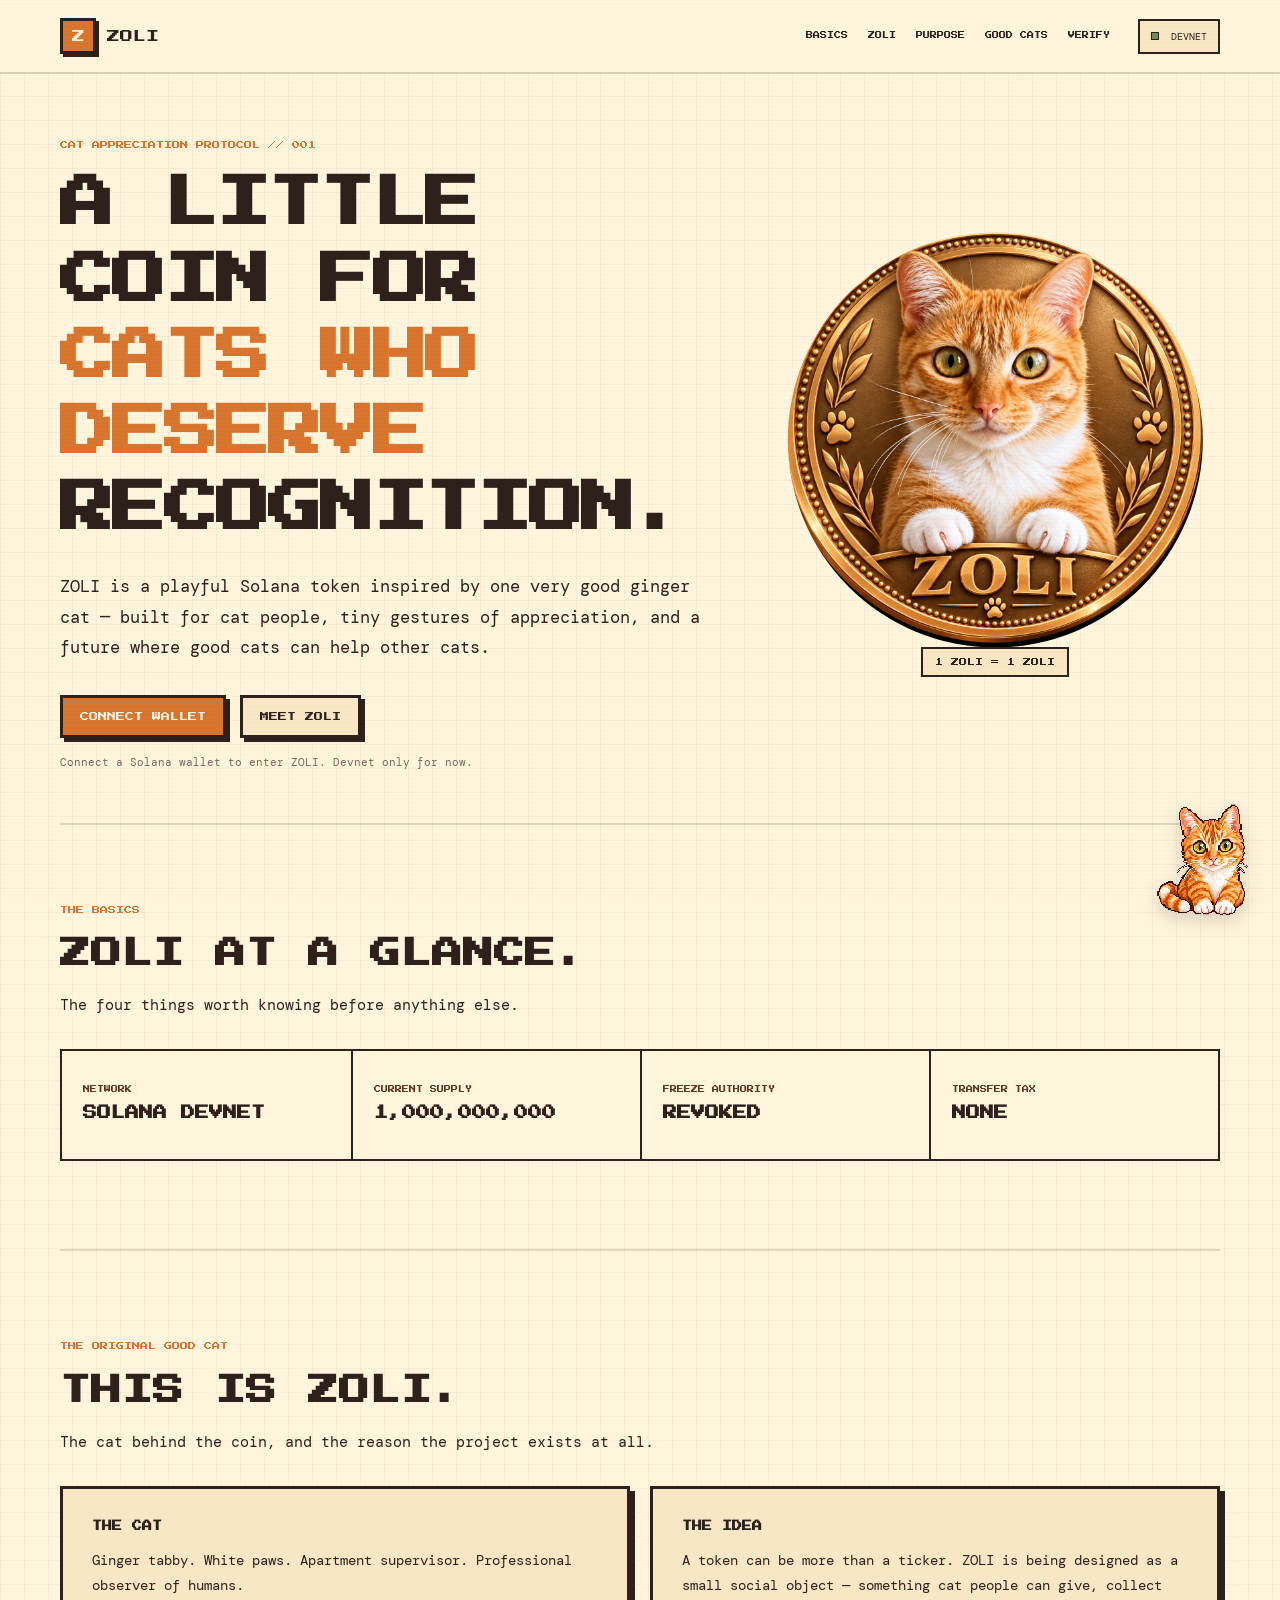
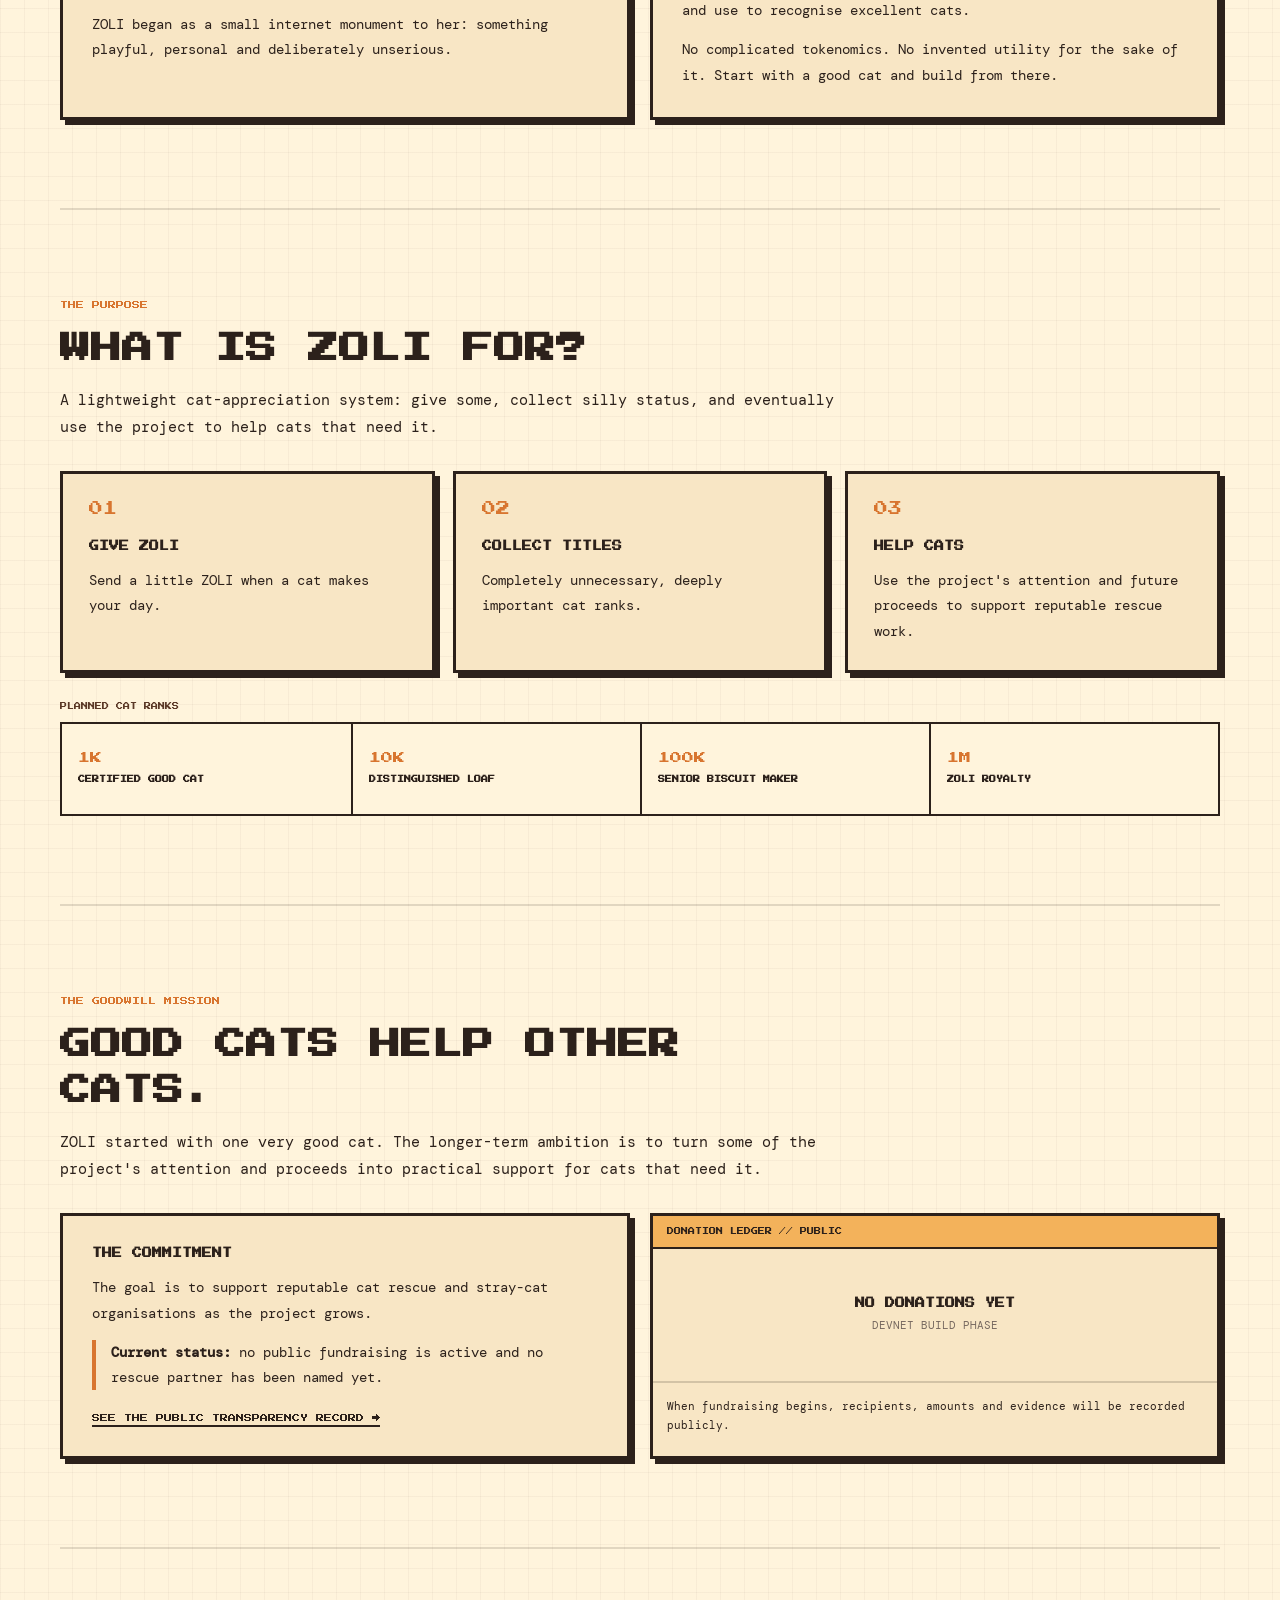
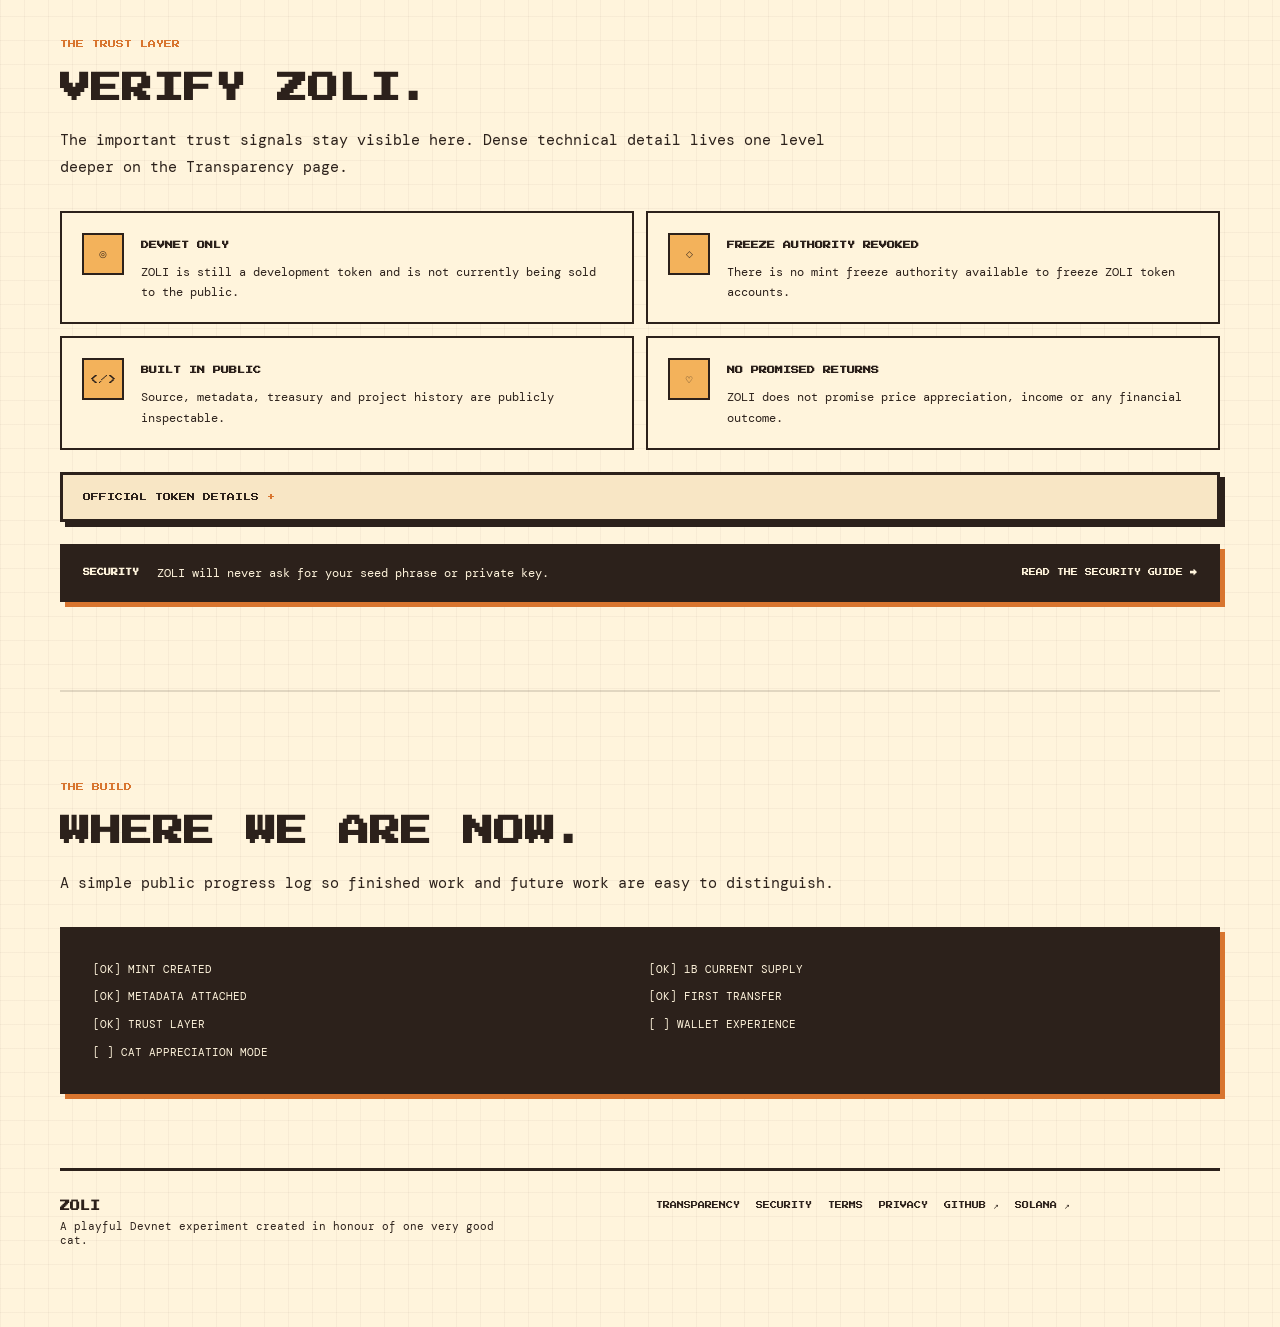
==== commit 7d246486: "Add real ZOLI wallet connection UI" ====
--- a/index.html
+++ b/index.html
@@ -47,7 +47,16 @@
           <button class="pixel-button primary" type="button" id="wallet-button">CONNECT WALLET</button>
           <a class="pixel-button ghost" href="#about">MEET ZOLI</a>
         </div>
-        <p class="build-note" id="wallet-note">Wallet connection is the next build step. Devnet only for now.</p>
+        <p class="build-note" id="wallet-note">Connect a Solana wallet to enter ZOLI. Devnet only for now.</p>
+
+        <div class="wallet-session surface-flat" id="wallet-session" hidden>
+          <div class="wallet-session-copy">
+            <span>CONNECTED WALLET</span>
+            <strong id="wallet-provider">SOLANA WALLET</strong>
+            <code id="wallet-address-display"></code>
+          </div>
+          <button class="mini-button" id="disconnect-wallet" type="button">DISCONNECT</button>
+        </div>
       </div>
 
       <div class="coin-stage" aria-label="ZOLI commemorative coin artwork">
@@ -254,6 +263,24 @@
     </footer>
   </main>
 
+  <dialog class="wallet-dialog surface-card" id="wallet-dialog" aria-labelledby="wallet-dialog-title">
+    <div class="wallet-dialog-head">
+      <div>
+        <p class="eyebrow">WALLET ACCESS</p>
+        <h2 id="wallet-dialog-title">CONNECT WALLET.</h2>
+      </div>
+      <button class="wallet-close" id="wallet-close" type="button" aria-label="Close wallet selector">×</button>
+    </div>
+
+    <p class="wallet-explainer">
+      Choose a Wallet Standard-compatible Solana wallet. Connecting shares your public wallet address only.
+      ZOLI will never ask for your seed phrase or private key.
+    </p>
+
+    <div class="wallet-options" id="wallet-options"></div>
+    <p class="wallet-dialog-status" id="wallet-dialog-status" aria-live="polite"></p>
+  </dialog>
+
   <button class="corner-zoli" id="corner-zoli" type="button" aria-label="A tiny Zoli is hiding here">
     <span class="speech" id="zoli-speech">...meow?</span>
     <span class="zoli-sprite-wrap" aria-hidden="true">
@@ -262,5 +289,6 @@
   </button>
 
   <script src="./script.js"></script>
+  <script type="module" src="./wallet.js"></script>
 </body>
 </html>
--- a/styles.css
+++ b/styles.css
@@ -7,6 +7,12 @@
   --paper: #f8e6c5;
   --green: #6f8f5b;
   --muted: #76685f;
+
+  /* Brand surfaces: only three box treatments */
+  --border-strong: 3px solid var(--ink);
+  --border-light: 2px solid var(--ink);
+  --shadow-card: 5px 5px 0 var(--ink);
+  --shadow-dark: 5px 5px 0 var(--orange);
 }
 
 * { box-sizing: border-box; }
@@ -36,6 +42,29 @@
   background: repeating-linear-gradient(to bottom, transparent 0, transparent 3px, #2c211b 4px);
 }
 
+/* BRAND SURFACES
+   1. .surface-card = primary content container
+   2. .surface-flat = compact facts / secondary information
+   3. .surface-dark = alerts / system status
+*/
+.surface-card {
+  border: var(--border-strong);
+  background: var(--paper);
+  box-shadow: var(--shadow-card);
+}
+
+.surface-flat {
+  border: var(--border-light);
+  background: var(--cream);
+}
+
+.surface-dark {
+  border: var(--border-strong);
+  background: var(--ink);
+  color: var(--cream);
+  box-shadow: var(--shadow-dark);
+}
+
 /* Header */
 .site-header {
   position: sticky;
@@ -71,7 +100,7 @@
   height: 36px;
   background: var(--orange);
   color: var(--cream);
-  border: 3px solid var(--ink);
+  border: var(--border-strong);
   box-shadow: 3px 3px 0 var(--ink);
 }
 
@@ -79,7 +108,7 @@
   margin-left: auto;
   display: flex;
   align-items: center;
-  gap: 22px;
+  gap: 20px;
   font-family: "Press Start 2P", monospace;
   font-size: 7px;
 }
@@ -93,9 +122,8 @@
 
 .network-pill {
   padding: 9px 11px;
-  border: 2px solid var(--ink);
+  border: var(--border-light);
   background: var(--paper);
-  box-shadow: 3px 3px 0 var(--ink);
   font-size: 10px;
   white-space: nowrap;
 }
@@ -116,16 +144,14 @@
 }
 
 .eyebrow {
-  margin: 0 0 16px;
-  color: var(--brown);
-  font-family: "Press Start 2P", monospace;
-  font-size: 9px;
+  margin: 0 0 14px;
+  color: var(--orange);
+  font-family: "Press Start 2P", monospace;
+  font-size: 8px;
   line-height: 1.8;
 }
 
-h1, h2, h3 {
-  font-family: "Press Start 2P", monospace;
-}
+h1, h2, h3 { font-family: "Press Start 2P", monospace; }
 
 h1 {
   margin: 0;
@@ -137,7 +163,7 @@
 h1 span { color: var(--orange); }
 
 h2 {
-  margin: 0 0 18px;
+  margin: 0 0 15px;
   font-size: clamp(20px, 2.4vw, 31px);
   line-height: 1.5;
 }
@@ -148,17 +174,38 @@
   line-height: 1.6;
 }
 
+.content-section {
+  padding: 88px 0;
+  border-top: 2px solid rgba(44,33,27,.14);
+}
+
+.first-section { padding-top: 78px; }
+.last-section { padding-bottom: 74px; }
+
 .section-heading {
   max-width: 790px;
   margin-bottom: 30px;
 }
 
-.section-heading.compact { margin-bottom: 24px; }
-.section-heading > p:last-child { font-size: 15px; line-height: 1.8; }
-
-.content-section {
-  padding: 92px 0;
-  border-top: 2px solid rgba(44,33,27,.14);
+.section-heading > p:last-child {
+  margin-bottom: 0;
+  font-size: 15px;
+  line-height: 1.8;
+}
+
+.subsection-heading {
+  margin: 30px 0 12px;
+  font-family: "Press Start 2P", monospace;
+  font-size: 7px;
+  color: var(--brown);
+}
+
+.component-label {
+  padding: 12px 14px;
+  border-bottom: var(--border-light);
+  background: var(--gold);
+  font-family: "Press Start 2P", monospace;
+  font-size: 7px;
 }
 
 /* Hero */
@@ -168,7 +215,7 @@
   grid-template-columns: 1.18fr .82fr;
   gap: 64px;
   align-items: center;
-  padding: 64px 0 52px;
+  padding: 64px 0 54px;
 }
 
 .intro {
@@ -188,7 +235,7 @@
 .pixel-button,
 .mini-button {
   appearance: none;
-  border: 3px solid var(--ink);
+  border: var(--border-strong);
   font-family: "Press Start 2P", monospace;
   cursor: pointer;
   box-shadow: 4px 4px 0 var(--ink);
@@ -235,28 +282,24 @@
   padding: 9px 12px;
   position: relative;
   background: var(--paper);
-  border: 2px solid var(--ink);
-  box-shadow: 3px 3px 0 var(--ink);
+  border: var(--border-light);
   font-family: "Press Start 2P", monospace;
   font-size: 8px;
 }
 
-/* Quick facts */
+/* Basics */
 .fact-strip {
   display: grid;
   grid-template-columns: repeat(4, 1fr);
-  border: 3px solid var(--ink);
-  background: var(--paper);
-  box-shadow: 6px 6px 0 var(--ink);
 }
 
 .fact-strip article {
-  min-height: 112px;
-  padding: 22px;
+  min-height: 108px;
+  padding: 21px;
   display: flex;
   flex-direction: column;
   justify-content: center;
-  gap: 11px;
+  gap: 10px;
 }
 
 .fact-strip article + article { border-left: 2px solid var(--ink); }
@@ -269,33 +312,28 @@
 
 .fact-strip strong {
   font-family: "Press Start 2P", monospace;
-  font-size: clamp(10px, 1.35vw, 15px);
+  font-size: clamp(10px, 1.25vw, 14px);
   line-height: 1.5;
 }
 
-/* About */
+/* Reusable card layouts */
 .two-column {
   display: grid;
   grid-template-columns: 1fr 1fr;
-  gap: 22px;
-}
-
-.content-card {
-  padding: 30px;
-  border: 3px solid var(--ink);
-  background: var(--paper);
-  box-shadow: 5px 5px 0 var(--ink);
-}
-
-.accent-card { background: #f6cf91; }
+  gap: 20px;
+}
+
+.content-card { padding: 29px; }
 
 .content-card p,
-.feature-card p,
-.goodwill-main p {
+.feature-card p {
   font-size: 14px;
   line-height: 1.8;
 }
 
+.content-card p:last-child,
+.feature-card p:last-child { margin-bottom: 0; }
+
 /* Purpose */
 .feature-grid {
   display: grid;
@@ -304,10 +342,8 @@
 }
 
 .feature-card {
-  min-height: 190px;
+  min-height: 184px;
   padding: 26px;
-  border: 3px solid var(--ink);
-  background: var(--cream);
 }
 
 .feature-number {
@@ -319,19 +355,16 @@
 }
 
 .rank-row {
-  margin-top: 20px;
   display: grid;
   grid-template-columns: repeat(4, 1fr);
-  border: 2px solid var(--ink);
-  background: var(--paper);
 }
 
 .rank-row div {
-  min-height: 92px;
+  min-height: 90px;
   padding: 16px;
   display: flex;
   flex-direction: column;
-  gap: 11px;
+  gap: 10px;
   justify-content: center;
 }
 
@@ -340,20 +373,12 @@
 .rank-row b { font-family: "Press Start 2P", monospace; font-size: 7px; line-height: 1.6; }
 
 /* Goodwill */
-.goodwill-section {
-  margin: 8px 0 92px;
-  display: grid;
-  grid-template-columns: 1.12fr .88fr;
-  gap: 34px;
-  align-items: stretch;
-  padding: 42px;
-  border: 3px solid var(--ink);
-  background: var(--paper);
-  box-shadow: 7px 7px 0 var(--ink);
-}
-
-.goodwill-main { align-self: center; }
-.status-note { padding-left: 15px; border-left: 4px solid var(--orange); }
+.goodwill-grid { align-items: stretch; }
+
+.status-note {
+  padding-left: 15px;
+  border-left: 4px solid var(--orange);
+}
 
 .text-link {
   display: inline-block;
@@ -365,23 +390,11 @@
 }
 
 .ledger-preview {
-  border: 3px solid var(--ink);
-  background: var(--cream);
-}
-
-.ledger-top {
-  display: flex;
-  justify-content: space-between;
-  gap: 12px;
-  padding: 11px 12px;
-  background: var(--gold);
-  border-bottom: 3px solid var(--ink);
-  font-family: "Press Start 2P", monospace;
-  font-size: 7px;
+  overflow: hidden;
 }
 
 .ledger-state {
-  min-height: 128px;
+  min-height: 132px;
   display: flex;
   flex-direction: column;
   justify-content: center;
@@ -395,15 +408,13 @@
 
 .ledger-preview > p {
   margin: 0;
-  padding: 13px;
+  padding: 14px;
   border-top: 2px solid rgba(44,33,27,.18);
   font-size: 11px;
   line-height: 1.7;
 }
 
 /* Verify */
-.verify-section { padding-top: 90px; }
-
 .trust-summary {
   display: grid;
   grid-template-columns: 1fr 1fr;
@@ -415,8 +426,6 @@
   grid-template-columns: 44px 1fr;
   gap: 15px;
   padding: 20px;
-  border: 2px solid var(--ink);
-  background: rgba(248,230,197,.75);
 }
 
 .trust-summary article > span {
@@ -425,7 +434,7 @@
   width: 42px;
   height: 42px;
   background: var(--gold);
-  border: 2px solid var(--ink);
+  border: var(--border-light);
   font-family: "Press Start 2P", monospace;
   font-size: 9px;
 }
@@ -435,9 +444,7 @@
 
 .official-details {
   margin-top: 22px;
-  border: 3px solid var(--ink);
-  background: var(--paper);
-  box-shadow: 5px 5px 0 var(--ink);
+  overflow: hidden;
 }
 
 .official-details summary {
@@ -478,10 +485,7 @@
   font-size: 11px;
 }
 
-.verify-row.simple strong {
-  font-family: "DM Mono", monospace;
-  font-size: 12px;
-}
+.verify-row.simple strong { font-family: "DM Mono", monospace; font-size: 12px; }
 
 .verify-actions {
   display: flex;
@@ -499,7 +503,12 @@
   line-height: 1.4;
 }
 
-.copy-status { min-height: 16px; margin: 10px 0 0; font-size: 10px; color: var(--muted); }
+.copy-status {
+  min-height: 16px;
+  margin: 10px 0 0;
+  font-size: 10px;
+  color: var(--muted);
+}
 
 .security-note {
   margin-top: 22px;
@@ -508,35 +517,26 @@
   gap: 18px;
   align-items: center;
   padding: 18px 20px;
-  background: var(--ink);
-  color: var(--cream);
-  border: 3px solid var(--ink);
-  box-shadow: 5px 5px 0 var(--orange);
 }
 
 .security-note b,
-.security-note a { font-family: "Press Start 2P", monospace; font-size: 7px; line-height: 1.5; }
+.security-note a {
+  font-family: "Press Start 2P", monospace;
+  font-size: 7px;
+  line-height: 1.5;
+}
+
 .security-note span { font-size: 12px; }
 
 /* Build */
 .build-section {
-  margin: 0 0 90px;
-  padding: 34px;
-  display: grid;
-  grid-template-columns: .8fr 1.2fr;
-  gap: 30px;
-  background: var(--ink);
-  color: var(--cream);
-  border: 3px solid var(--ink);
-}
-
-.build-section .eyebrow { color: var(--gold); }
+  padding: 30px;
+}
 
 .build-log {
   display: grid;
   grid-template-columns: 1fr 1fr;
   gap: 9px 18px;
-  align-content: center;
   font-size: 11px;
   line-height: 1.7;
 }
@@ -623,7 +623,7 @@
   width: max-content;
   max-width: 240px;
   padding: 9px 11px;
-  border: 2px solid var(--ink);
+  border: var(--border-light);
   background: var(--cream);
   box-shadow: 3px 3px 0 var(--ink);
   font-family: "Press Start 2P", monospace;
@@ -641,7 +641,7 @@
   transform: translateY(0);
 }
 
-/* Info pages */
+/* Secondary information pages use the same three-surface system */
 .info-page {
   width: min(920px, calc(100% - 32px));
   margin: 70px auto 100px;
@@ -668,9 +668,9 @@
 .info-block {
   margin-top: 24px;
   padding: 28px;
-  border: 3px solid var(--ink);
+  border: var(--border-strong);
   background: var(--paper);
-  box-shadow: 6px 6px 0 var(--ink);
+  box-shadow: var(--shadow-card);
 }
 
 .info-block h2 { font-size: 15px; margin-bottom: 18px; }
@@ -701,7 +701,7 @@
 .status-pending {
   display: inline-block;
   padding: 5px 7px;
-  border: 2px solid var(--ink);
+  border: var(--border-light);
   font-family: "Press Start 2P", monospace;
   font-size: 6px;
 }
@@ -717,9 +717,7 @@
   .fact-strip { grid-template-columns: 1fr 1fr; }
   .fact-strip article:nth-child(3) { border-left: 0; border-top: 2px solid var(--ink); }
   .fact-strip article:nth-child(4) { border-top: 2px solid var(--ink); }
-  .two-column,
-  .goodwill-section,
-  .build-section { grid-template-columns: 1fr; }
+  .two-column { grid-template-columns: 1fr; }
   .feature-grid { grid-template-columns: 1fr; }
   .rank-row { grid-template-columns: 1fr 1fr; }
   .rank-row div:nth-child(3) { border-left: 0; border-top: 2px solid var(--ink); }
@@ -738,12 +736,11 @@
   .hero { gap: 44px; padding-top: 48px; }
   .intro { font-size: 15px; }
   .pixel-button { width: 100%; text-align: center; }
+  .content-section { padding: 68px 0; }
   .fact-strip { grid-template-columns: 1fr; }
   .fact-strip article + article,
   .fact-strip article:nth-child(3),
   .fact-strip article:nth-child(4) { border-left: 0; border-top: 2px solid var(--ink); }
-  .content-section { padding: 70px 0; }
-  .goodwill-section { padding: 28px 22px; }
   .rank-row { grid-template-columns: 1fr; }
   .rank-row div + div,
   .rank-row div:nth-child(3),
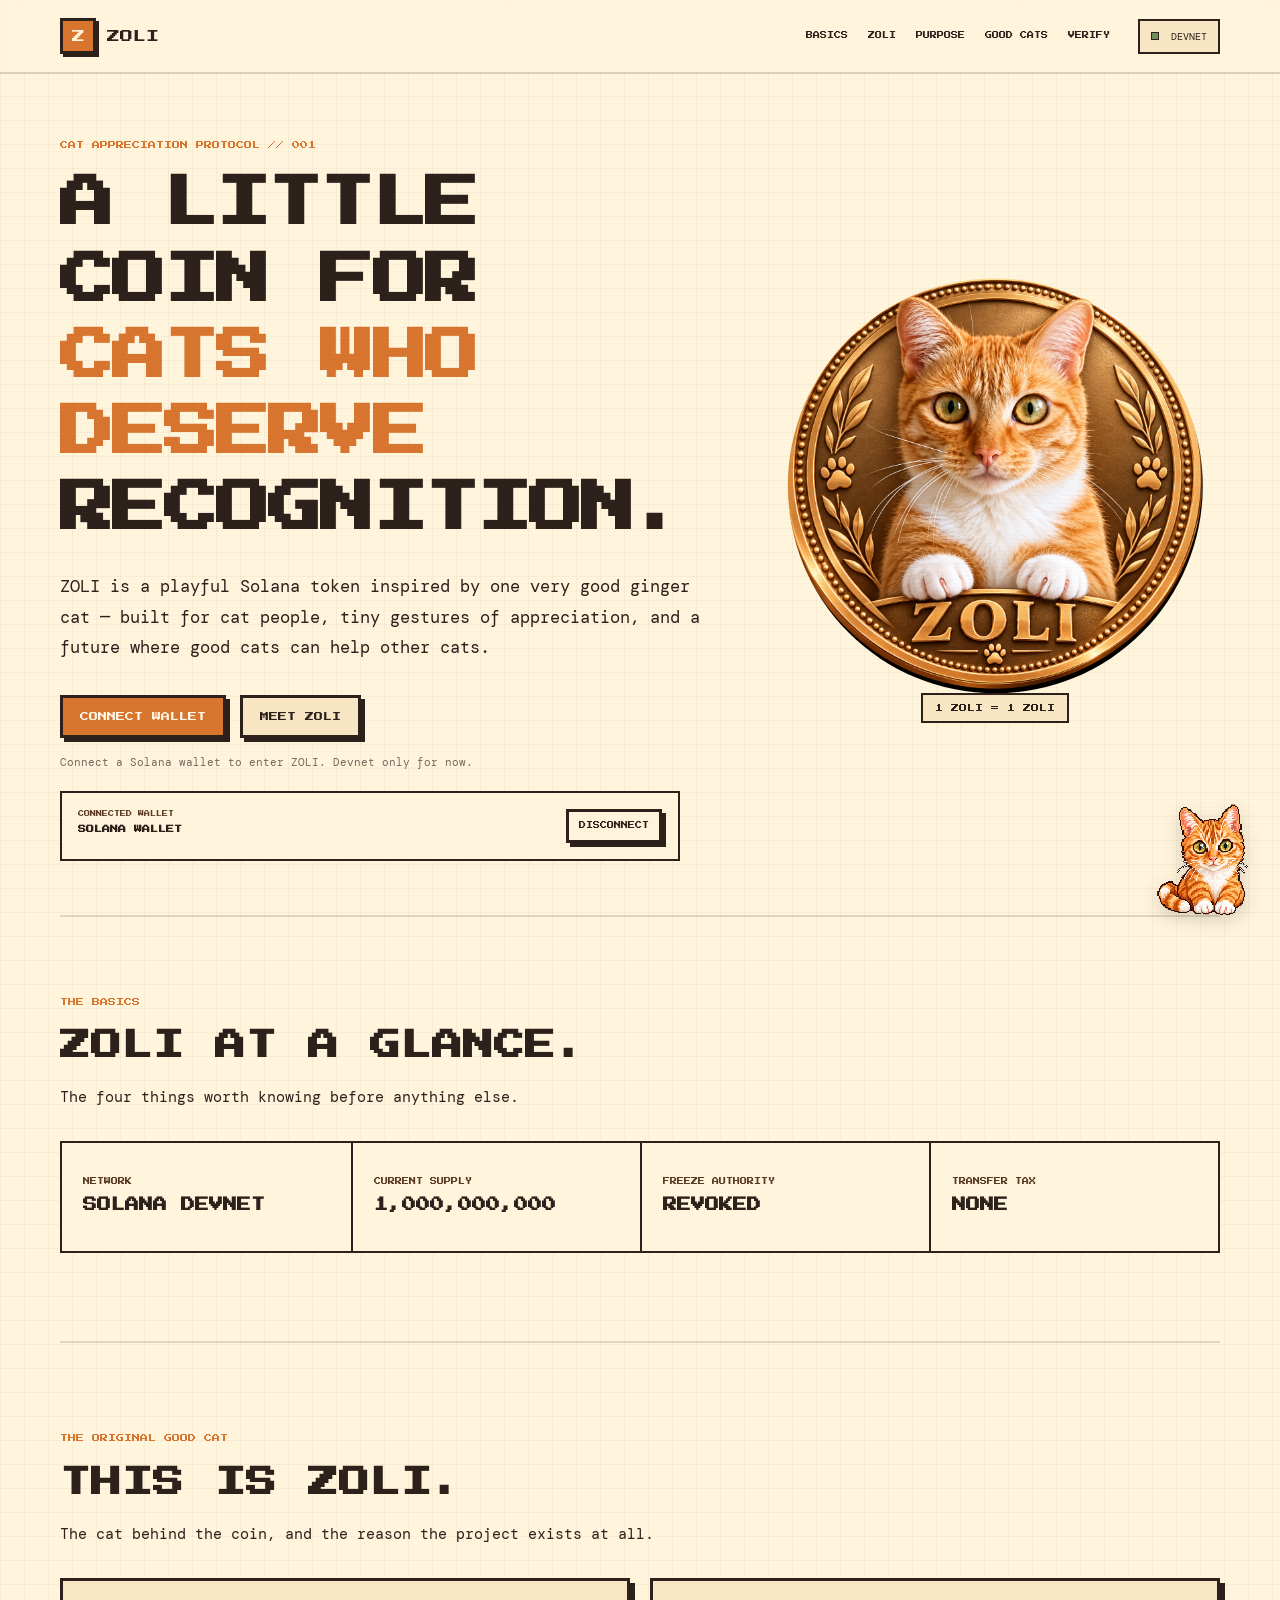
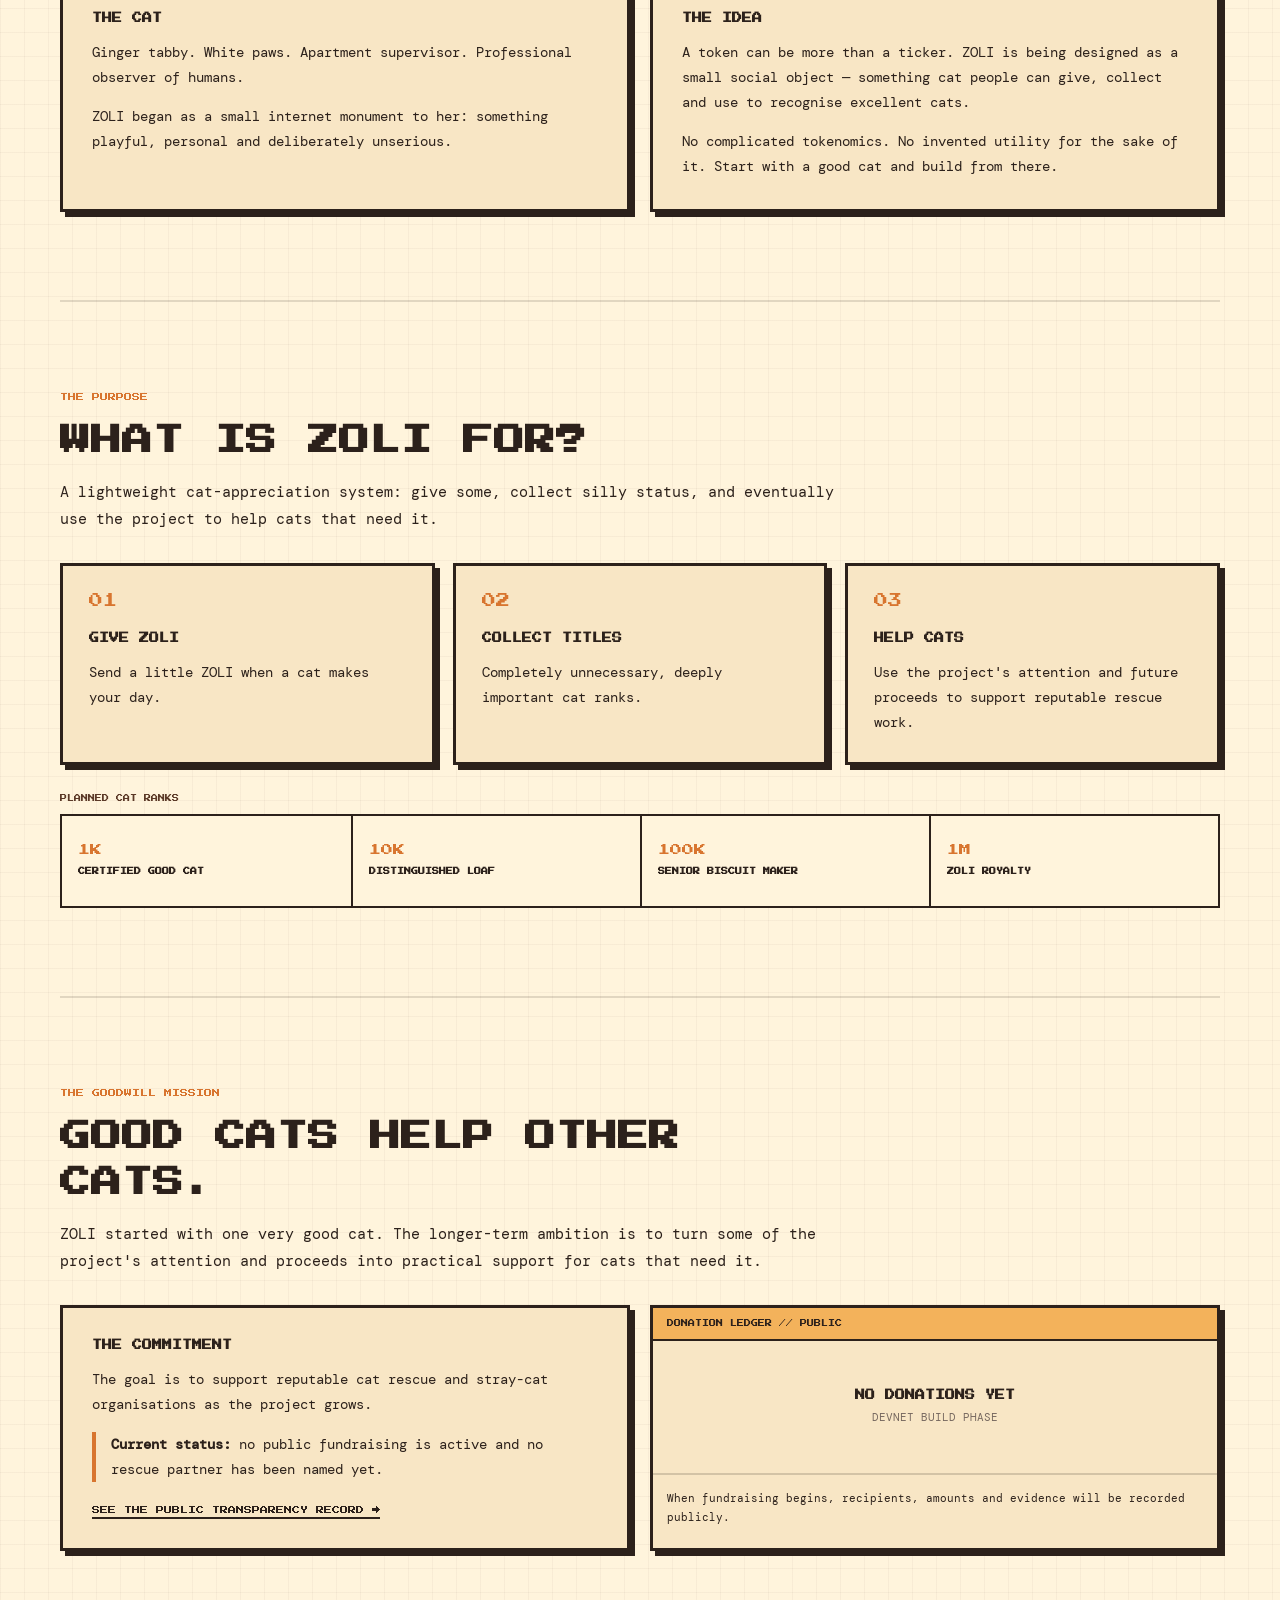
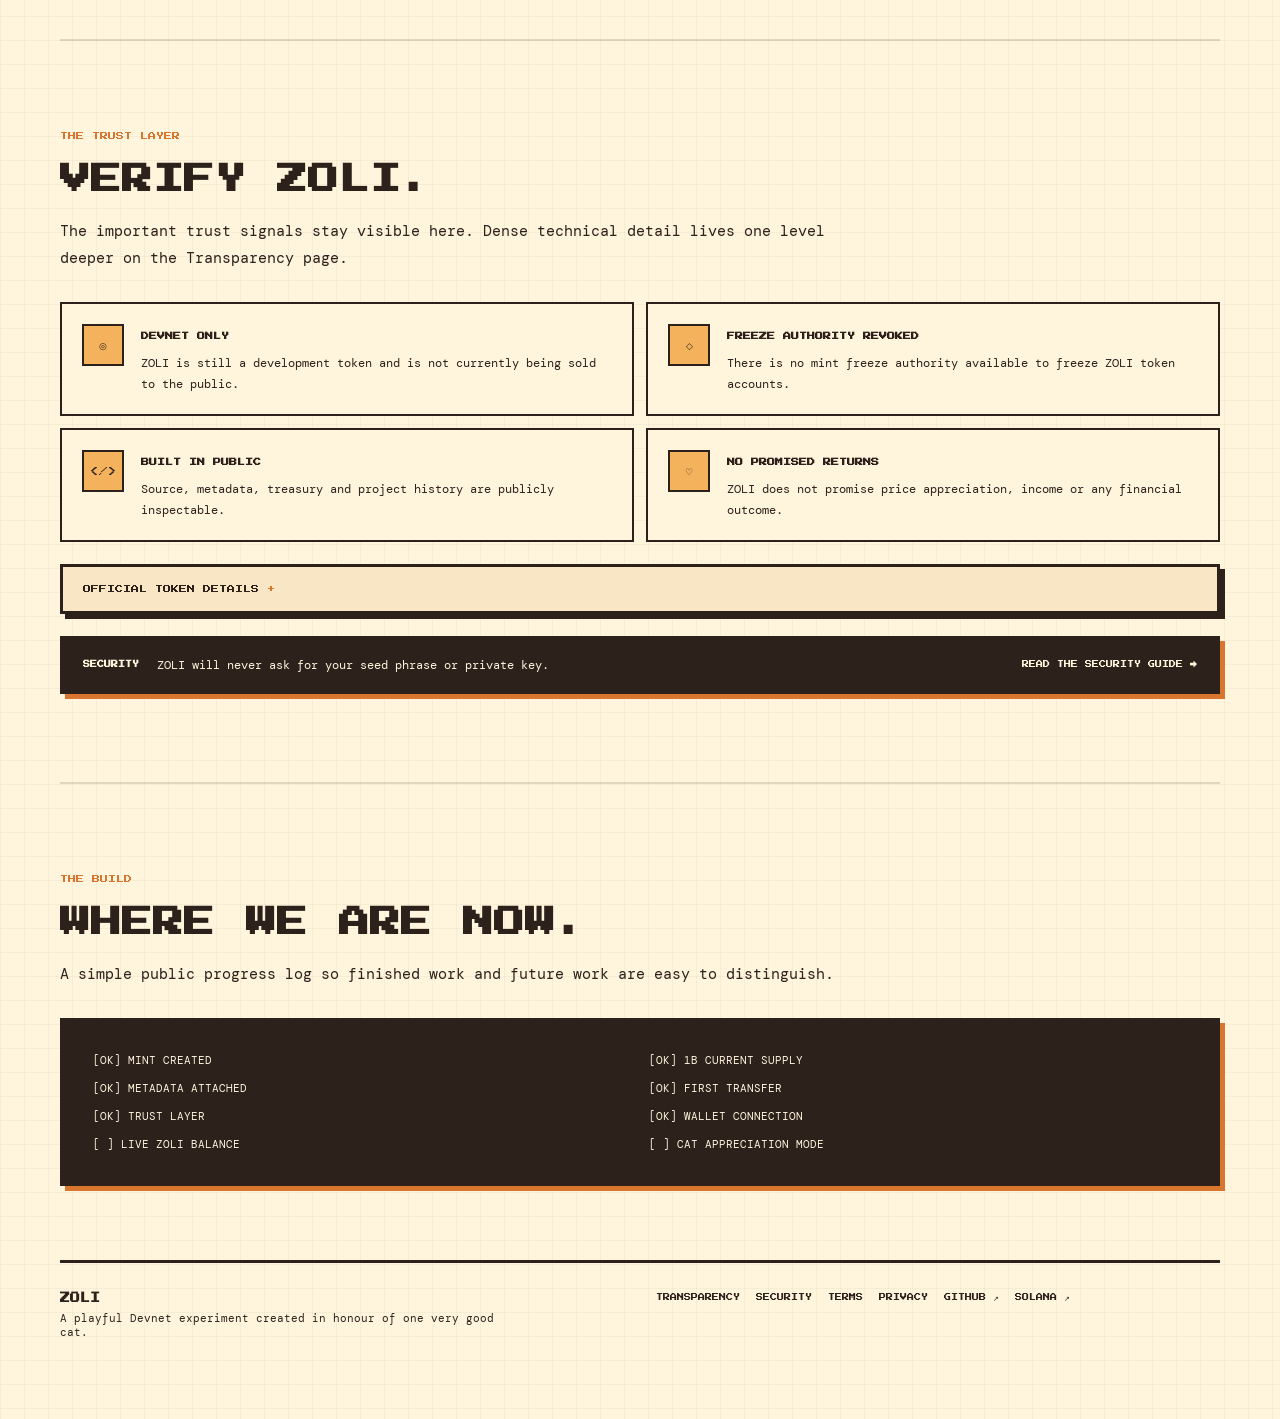
==== commit 8154562b: "Mark wallet connection complete in build status" ====
--- a/index.html
+++ b/index.html
@@ -241,7 +241,8 @@
           <span>[OK] METADATA ATTACHED</span>
           <span>[OK] FIRST TRANSFER</span>
           <span>[OK] TRUST LAYER</span>
-          <span>[  ] WALLET EXPERIENCE</span>
+          <span>[OK] WALLET CONNECTION</span>
+          <span>[  ] LIVE ZOLI BALANCE</span>
           <span>[  ] CAT APPRECIATION MODE</span>
         </div>
       </div>
--- a/styles.css
+++ b/styles.css
@@ -755,3 +755,197 @@
   .info-table th { width: auto; padding-bottom: 3px; }
   .info-table td { padding-top: 3px; }
 }
+
+
+/* Wallet connection — uses the existing Card + Flat surfaces only */
+.wallet-session {
+  margin-top: 22px;
+  max-width: 620px;
+  padding: 16px;
+  display: flex;
+  align-items: center;
+  justify-content: space-between;
+  gap: 18px;
+}
+
+.wallet-session-copy {
+  min-width: 0;
+  display: grid;
+  gap: 6px;
+}
+
+.wallet-session-copy > span {
+  color: var(--brown);
+  font-family: "Press Start 2P", monospace;
+  font-size: 6px;
+}
+
+.wallet-session-copy > strong {
+  font-family: "Press Start 2P", monospace;
+  font-size: 8px;
+  line-height: 1.5;
+}
+
+.wallet-session-copy code {
+  max-width: 390px;
+  overflow: hidden;
+  text-overflow: ellipsis;
+  white-space: nowrap;
+  font-size: 11px;
+}
+
+.wallet-dialog {
+  width: min(560px, calc(100% - 28px));
+  max-height: min(720px, calc(100vh - 40px));
+  padding: 28px;
+  color: var(--ink);
+  overflow: auto;
+}
+
+.wallet-dialog::backdrop {
+  background: rgba(44,33,27,.66);
+  backdrop-filter: blur(3px);
+}
+
+.wallet-dialog-head {
+  display: flex;
+  align-items: flex-start;
+  justify-content: space-between;
+  gap: 18px;
+}
+
+.wallet-dialog-head h2 {
+  margin-bottom: 0;
+  font-size: clamp(18px, 4vw, 27px);
+}
+
+.wallet-close {
+  appearance: none;
+  flex: 0 0 auto;
+  width: 38px;
+  height: 38px;
+  padding: 0;
+  border: var(--border-light);
+  background: var(--cream);
+  color: var(--ink);
+  font: 25px/1 "DM Mono", monospace;
+  cursor: pointer;
+}
+
+.wallet-explainer {
+  margin: 22px 0;
+  font-size: 13px;
+  line-height: 1.75;
+}
+
+.wallet-options {
+  display: grid;
+  gap: 10px;
+}
+
+.wallet-option {
+  appearance: none;
+  width: 100%;
+  padding: 14px;
+  display: grid;
+  grid-template-columns: 38px 1fr auto;
+  gap: 13px;
+  align-items: center;
+  text-align: left;
+  color: var(--ink);
+  cursor: pointer;
+  font: inherit;
+}
+
+.wallet-option:hover {
+  background: var(--paper);
+}
+
+.wallet-option:disabled {
+  opacity: .52;
+  cursor: not-allowed;
+}
+
+.wallet-option img,
+.wallet-icon-placeholder {
+  width: 38px;
+  height: 38px;
+  border: var(--border-light);
+  background: var(--paper);
+}
+
+.wallet-icon-placeholder {
+  display: grid;
+  place-items: center;
+  font-family: "Press Start 2P", monospace;
+  font-size: 8px;
+}
+
+.wallet-option-copy {
+  min-width: 0;
+  display: grid;
+  gap: 5px;
+}
+
+.wallet-option-copy strong {
+  overflow: hidden;
+  text-overflow: ellipsis;
+  white-space: nowrap;
+  font-family: "Press Start 2P", monospace;
+  font-size: 8px;
+}
+
+.wallet-option-copy span,
+.wallet-option-state {
+  font-size: 10px;
+  color: var(--muted);
+}
+
+.wallet-option-state {
+  font-family: "Press Start 2P", monospace;
+  font-size: 6px;
+}
+
+.wallet-empty {
+  padding: 18px;
+  font-size: 12px;
+  line-height: 1.75;
+}
+
+.wallet-dialog-status {
+  min-height: 18px;
+  margin: 14px 0 0;
+  font-size: 11px;
+  line-height: 1.6;
+  color: var(--muted);
+}
+
+@media (max-width: 560px) {
+  .wallet-session {
+    align-items: stretch;
+    flex-direction: column;
+  }
+
+  .wallet-session .mini-button {
+    width: 100%;
+    text-align: center;
+  }
+
+  .wallet-dialog {
+    padding: 22px;
+  }
+
+  .wallet-option {
+    grid-template-columns: 34px 1fr;
+  }
+
+  .wallet-option img,
+  .wallet-icon-placeholder {
+    width: 34px;
+    height: 34px;
+  }
+
+  .wallet-option-state {
+    grid-column: 2;
+  }
+}
